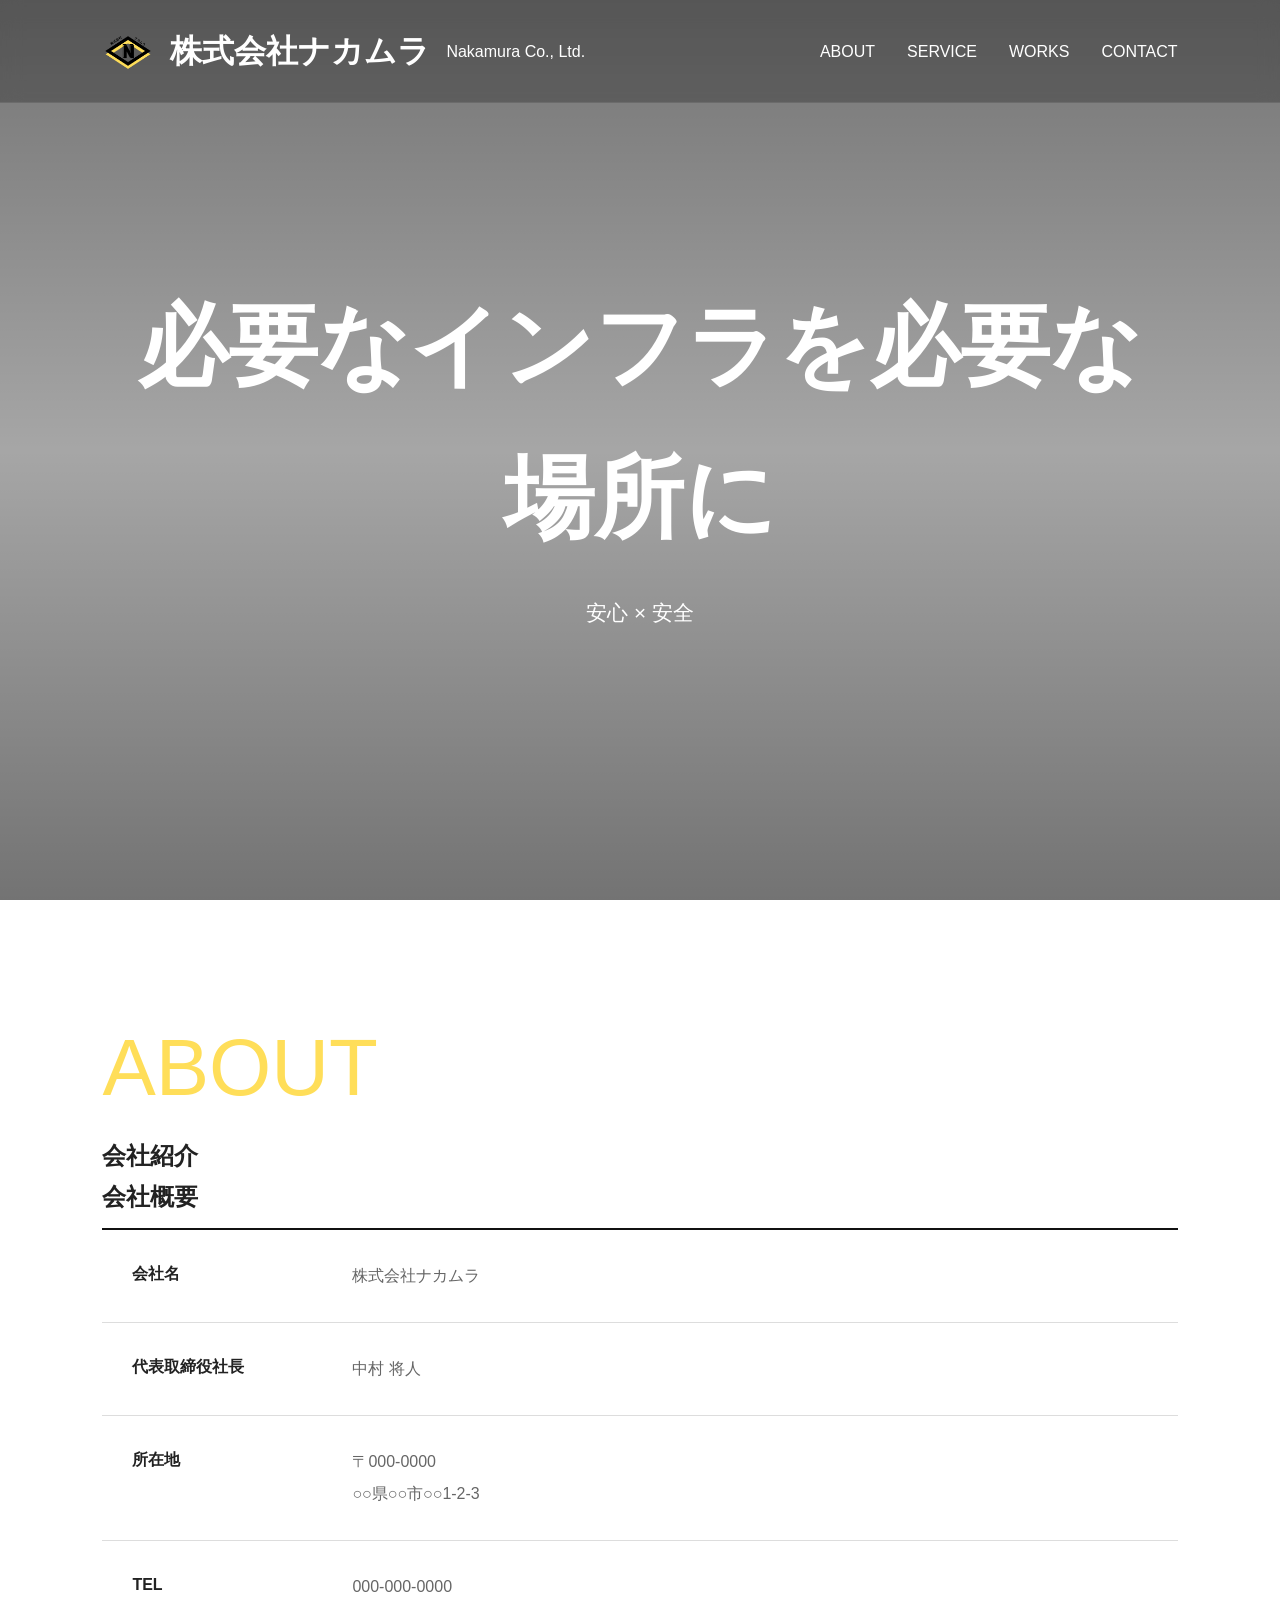
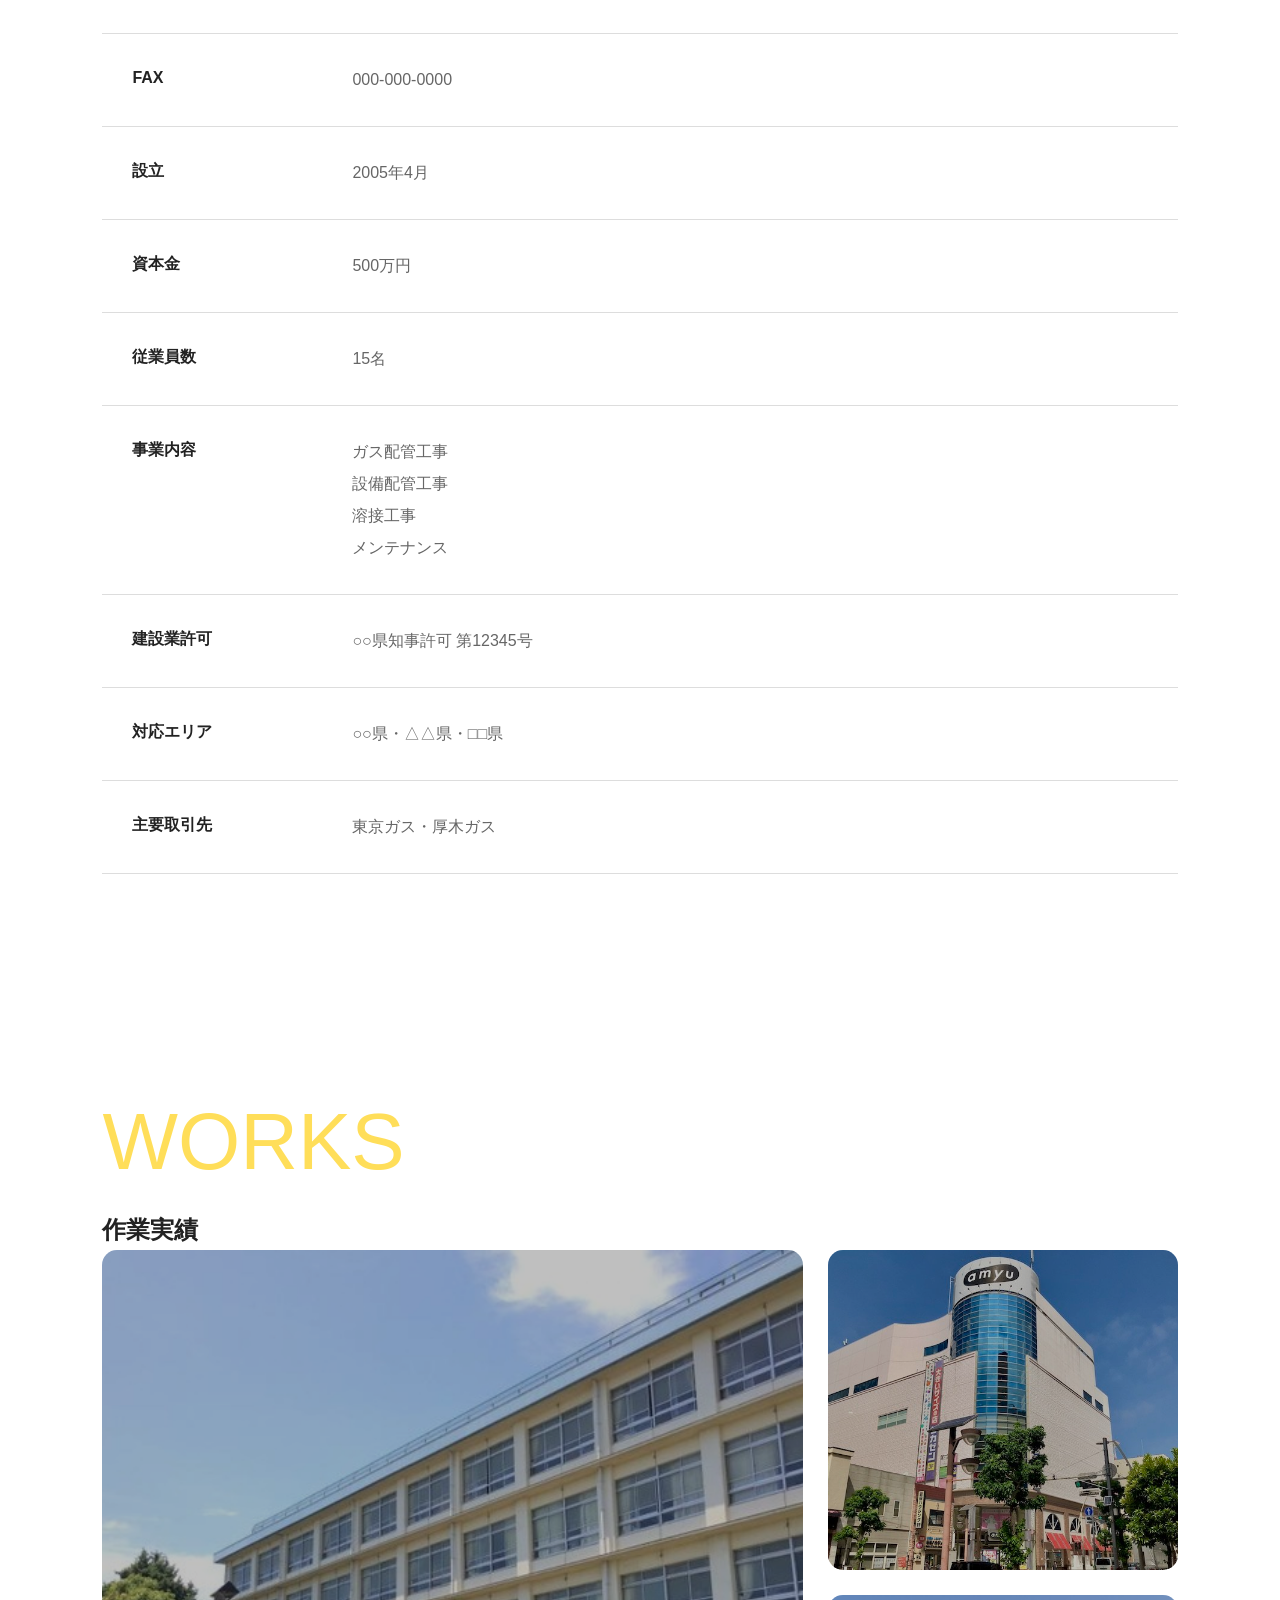
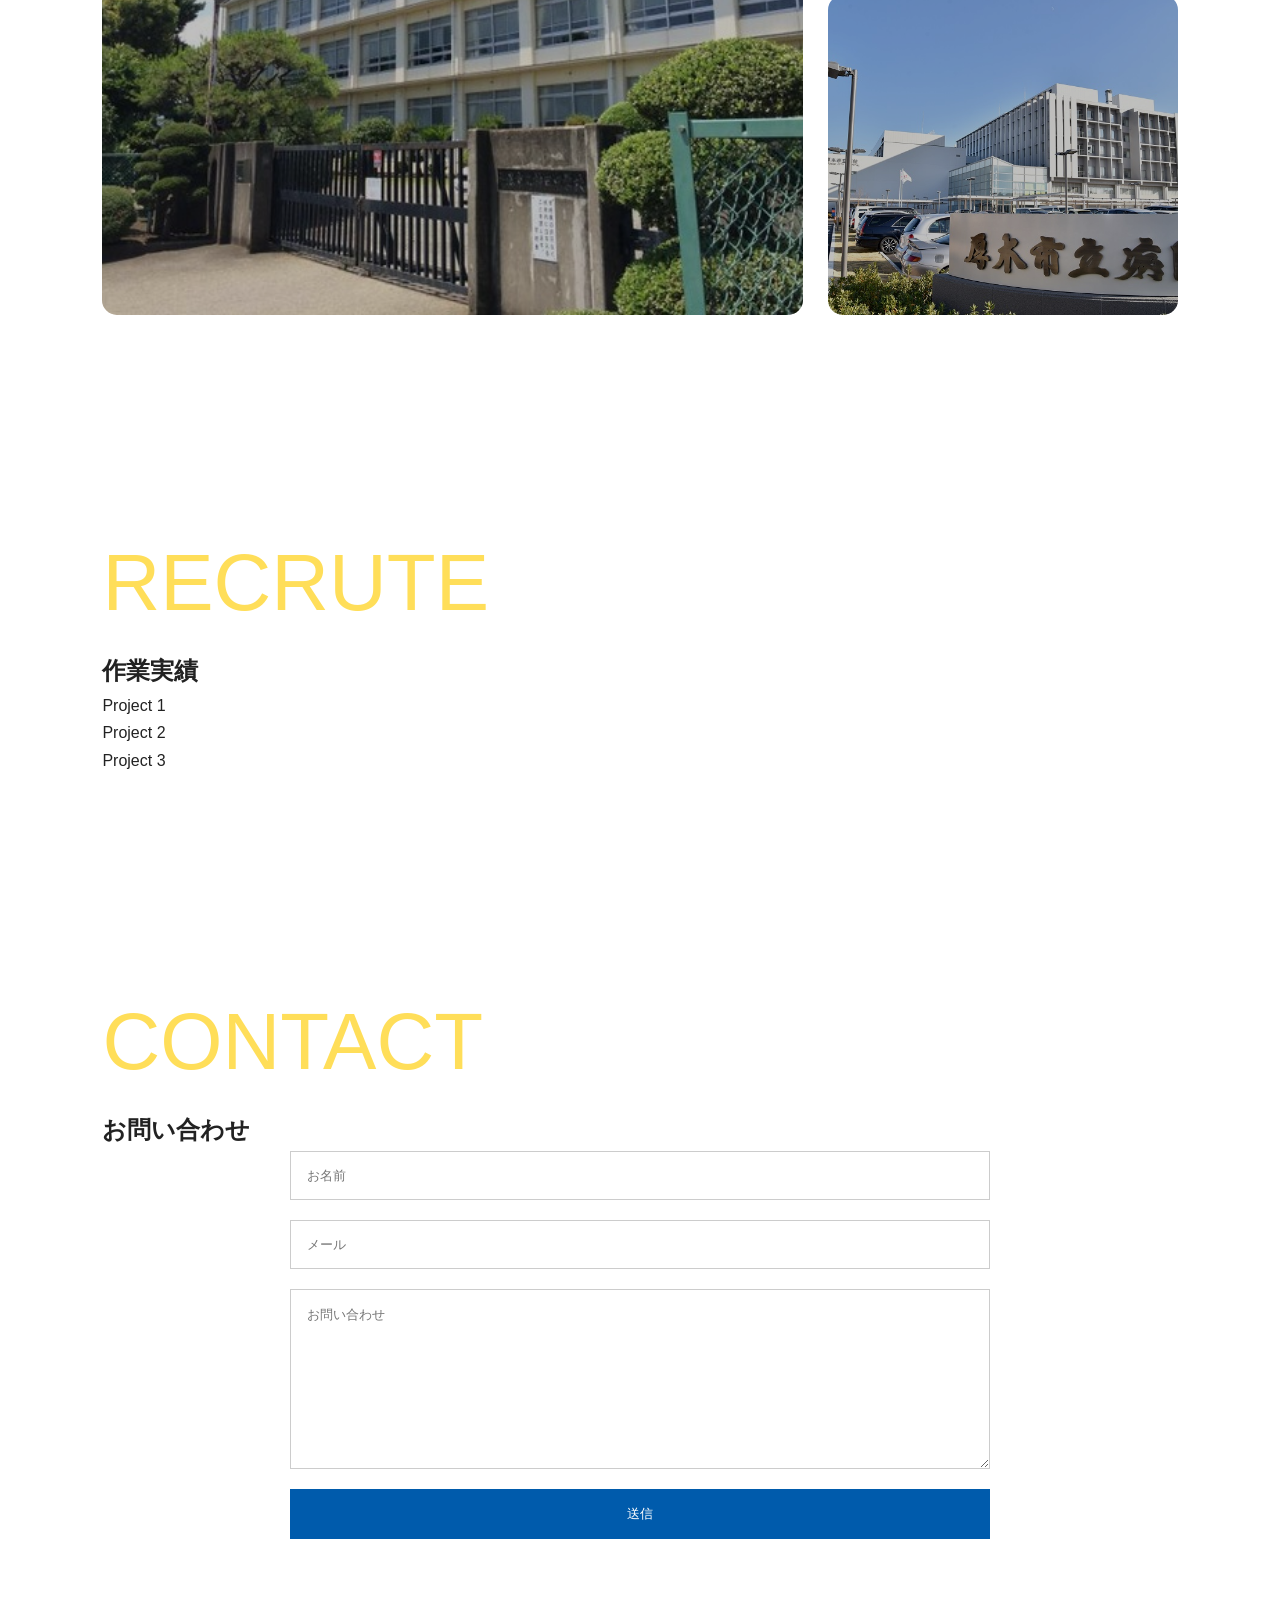
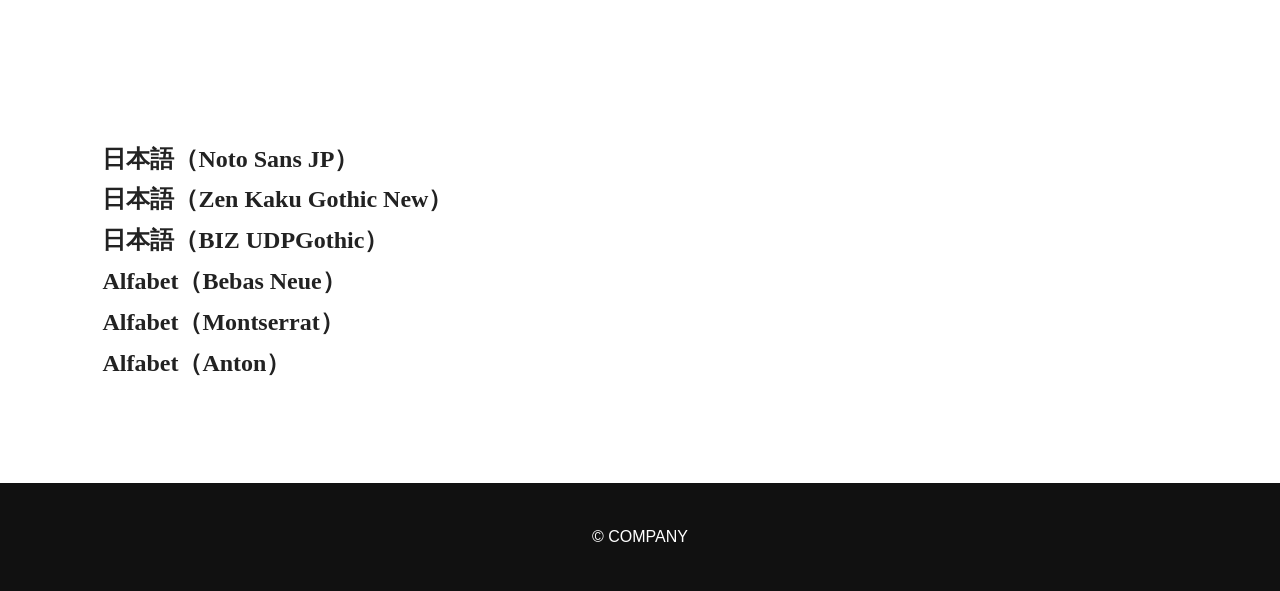
==== index.html @ 1ad6d0b2 "update" ====
<!DOCTYPE html>
<html lang="ja">

<head>
    <meta charset="UTF-8">
    <meta name="viewport" content="width=device-width,initial-scale=1">
    <title>株式会社ナカムラ</title>
    <meta name="description" content="Sample corporate site">
    <link rel="stylesheet" href="css/style.css">
</head>

<body>
    <header class="header">
        <div class="logo">
            <img src="assets/images/logo.png" alt="中村工業株式会社 ロゴ">
            <h1 class="logo-text">株式会社ナカムラ</h1>
            <p>Nakamura Co., Ltd.</p>
        </div>

        <button class="hamburger">☰</button>
        <nav>
            <a href="#about">ABOUT</a>
            <a href="#service">SERVICE</a>
            <a href="#works">WORKS</a>
            <a href="#contact">CONTACT</a>
        </nav>
    </header>
    <section class="hero">
        <video class="hero-video" autoplay muted loop playsinline>
            <source src="assets/movies/hero.mp4" type="video/mp4">
        </video>
        <div class="hero-overlay"></div>
        <div class="hero__content">
            <h1>必要なインフラを必要な場所に</h1>
            <p>安心 × 安全</p>
        </div>
    </section>
    <section id="about" class="about">
        <h2 class="section_title">ABOUT</h2>
        <p class="section_translate">会社紹介</p>
        <h2 class="section-title">会社概要</h2>
        <div class="company-box">
            <table>
                <tr>
                    <th>会社名</th>
                    <td>株式会社ナカムラ</td>
                </tr>
                <tr>
                    <th>代表取締役社長</th>
                    <td>中村 将人</td>
                </tr>
                <tr>
                    <th>所在地</th>
                    <td>
                        〒000-0000<br>
                        ○○県○○市○○1-2-3
                    </td>
                </tr>
                <tr>
                    <th>TEL</th>
                    <td>000-000-0000</td>
                </tr>
                <tr>
                    <th>FAX</th>
                    <td>000-000-0000</td>
                </tr>
                <tr>
                    <th>設立</th>
                    <td>2005年4月</td>
                </tr>
                <tr>
                    <th>資本金</th>
                    <td>500万円</td>
                </tr>
                <tr>
                    <th>従業員数</th>
                    <td>15名</td>
                </tr>
                <tr>
                    <th>事業内容</th>
                    <td>
                        ガス配管工事<br>
                        設備配管工事<br>
                        溶接工事<br>
                        メンテナンス
                    </td>
                </tr>
                <tr>
                    <th>建設業許可</th>
                    <td>○○県知事許可 第12345号</td>
                </tr>
                <tr>
                    <th>対応エリア</th>
                    <td>○○県・△△県・□□県</td>
                </tr>
                <tr>
                    <th>主要取引先</th>
                    <td>東京ガス・厚木ガス</td>
                </tr>
            </table>
    </section>
    <!-- <section id="service">
        <h2 class="section_title">SERVICE</h2>
        <p class="section_translate">会社紹介</p>
        <div class="cards">
            <article>
                <h3>Tile</h3>
            </article>
            <article>
                <h3>Stone</h3>
            </article>
            <article>
                <h3>Exterior</h3>
            </article>
        </div>
    </section> -->
    <section id="works">
        <h2 class="section_title">WORKS</h2>
        <p class="section_translate">作業実績</p>
        <div class="works-grid">
            <a href="#" class="work large">
                <img src="assets/images/kanchu.jpg" alt="工場配管工事">
                <div class="overlay">
                    <span>School</span>
                    <h3>神奈川県平塚市立神田中学校</h3>
                </div>
            </a>
            <a href="#" class="work">
                <img src="assets/images/amyu.jpeg" alt="都市ガス工事">
                <div class="overlay">
                    <span>Commercial Facility</span>
                    <h3>amyu 厚木</h3>
                </div>
            </a>
            <a href="#" class="work">
                <img src="assets/images/hospital.jpg" alt="病院設備工事">
                <div class="overlay">
                    <span>Hospital</span>
                    <h3>神奈川県厚木市立病院</h3>
                </div>
            </a>
        </div>
    </section>
    <section id="recrute">
        <h2 class="section_title">RECRUTE</h2>
        <p class="section_translate">作業実績</p>
        <div class="gallery">
            <div class="item">Project 1</div>
            <div class="item">Project 2</div>
            <div class="item">Project 3</div>
        </div>
    </section>
    <section id="contact">
        <h2 class="section_title">CONTACT</h2>
        <p class="section_translate">お問い合わせ</p>

        <form>
            <input placeholder="お名前">
            <input type="email" placeholder="メール">
            <textarea placeholder="お問い合わせ"></textarea>
            <button>送信</button>
        </form>
    </section>



    <section id="contact">
        <h2 style="font-family: 'Noto Sans JP', serif;">日本語（Noto Sans JP）</h2>
        <h2 style="font-family: 'Zen Kaku Gothic New', serif;">日本語（Zen Kaku Gothic New）</h2>
        <h2 style="font-family: 'BIZ UDPGothic', serif;">日本語（BIZ UDPGothic）</h2>
        <h2 style="font-family: 'Bebas Neue', serif;">Alfabet（Bebas Neue）</h2>
        <h2 style="font-family: 'Montserrat', serif;">Alfabet（Montserrat）</h2>
        <h2 style="font-family: 'Anton', serif;">Alfabet（Anton）</h2>

    </section>
    </div>

    <footer>© COMPANY</footer>
    <script src="js/script.js"></script>
</body>

</html>
---- css/style.css ----
* {
  margin: 0;
  padding: 0;
  box-sizing: border-box;
}

body {
  font-family: "Noto Sans JP", sans-serif;
  color: #222;
  /* background: #fff; */
  line-height: 1.7;
}

#contents {
  /* background-image: url("../assets/images/main-background4.png");
    background-size: cover;
    background-position: center;
    background-attachment: fixed; */
  background-color: #f7f9fc;
}

a {
  text-decoration: none;
  color: inherit;
}

.header {
    position: fixed;
    top: 0;
    left: 0;
    width: 100%;
    display: flex;
    justify-content: space-between;
    align-items: center;
    padding: 24px 8%;
    background: rgba(10, 10, 10, 0.35);
    backdrop-filter: blur(15px);
    -webkit-backdrop-filter: blur(15px);
    border-bottom: 1px solid rgba(255, 255, 255, 0.08);
    transition: all .4s ease;
    z-index: 1000;
}

.header.on-hero{

    background:rgba(0,0,0,.25);

    backdrop-filter:blur(10px);

}

.header.on-hero .logo-text,
.header.on-hero p,
.header.on-hero nav a,
.header.on-hero .hamburger{

    color:#fff;

}

/* Heroを抜けた後 */

.header.scrolled{

    background:rgba(255,255,255,.95);

    backdrop-filter:blur(15px);

    box-shadow:0 10px 30px rgba(0,0,0,.08);

}

.header.scrolled .logo-text,
.header.scrolled p,
.header.scrolled nav a,
.header.scrolled .hamburger{

    color:#111;

}
nav {
  display: flex;
  gap: 32px;
}

.logo {
  display: flex;
  align-items: center;
  gap: 16px;
}

.logo img {
  width: 52px;
  height: 52px;
  object-fit: contain;
  background: transparent;
}

.logo-text h1 {
  margin: 0;
  font-size: 1.4rem;
  color: #fff;
  font-weight: 700;
}

.logo-text p {
  margin: 4px 0 0;
  font-size: 0.75rem;
  letter-spacing: 0.25em;
  color: rgba(255, 255, 255, 0.75);
  text-transform: uppercase;
}

.hamburger {
  display: none;
  background: none;
  border: none;
  color: #fff;
  font-size: 28px;
}

.hero {
  position: relative;
  height: 100vh;
  overflow: hidden;
  display: flex;
  justify-content: center;
  align-items: center;
  color: #fff;
}

.hero-video {
  position: absolute;
  top: 0;
  left: 0;
  width: 100%;
  height: 100%;
  object-fit: cover;
  z-index: -2;
}

.hero-overlay {
  position: absolute;
  inset: 0;
  background: linear-gradient(
    rgba(0, 0, 0, 0.55),
    rgba(0, 0, 0, 0.35),
    rgba(0, 0, 0, 0.55)
  );
  z-index: -1;
}

.hero__content {
  position: relative;
  text-align: center;
}

.hero h1 {
  font-size: clamp(3rem, 7vw, 6rem);
  font-weight: 700;
}

.hero p {
  font-size: 1.3rem;
  margin-top: 20px;
}

section {
  padding: 100px 8%;
}

.section_title {
  font-family: "Roboto", sans-serif;
  margin-bottom: 0%;
  color: #ffde59;
  /* color: black; */
  font-size: 5rem;
  font-weight: 300;
  position: relative;
  /* -webkit-text-stroke: 2px black; */
}

.section_translate {
  font-size: 1.5rem;
  font-weight: bold;
}

/* .cards {
    display: grid;
    grid-template-columns: repeat(3, 1fr);
    gap: 30px
}

.cards article {
    padding: 40px;
    border: 1px solid #ddd;
    transition: .3s;
    background: #fff
}

.cards article:hover {
    transform: translateY(-10px);
    box-shadow: 0 20px 50px rgba(0, 0, 0, .15)
} */

.company-box {
  margin-top: 10px;
  border-top: 2px solid #111;
}

.about table {
  width: 100%;
  border-collapse: collapse;
}

.about th {
  width: 220px;
  text-align: left;
  font-weight: 700;
  color: #222;
  padding: 30px;
  border-bottom: 1px solid #ddd;
  vertical-align: top;
}

.about td {
  padding: 30px;
  border-bottom: 1px solid #ddd;
  color: #666;
  line-height: 2;
}

.about tr {
  transition: 0.3s;
  padding: 1.5rem 0;
}

.about tr:hover {
  background: #fafafa;
}

.works-grid {
  display: grid;
  grid-template-columns: 2fr 1fr;
  grid-template-rows: 320px 320px;
  gap: 25px;
}

.large {
  grid-row: 1 / 3;
}

.work {
  position: relative;
  overflow: hidden;
  border-radius: 15px;
  cursor: pointer;
}

.work img {
  width: 100%;
  height: 100%;
  object-fit: cover;
  transition: 0.8s cubic-bezier(0.2, 0.6, 0.2, 1);
}

.work::after {
  content: "";
  position: absolute;
  inset: 0;
  background: rgba(0, 0, 0, 0.25);
  transition: 0.5s;
}

.overlay {
  position: absolute;
  left: 35px;
  bottom: 25px;
  z-index: 2;
  color: #fff;
  transform: translateY(70px);
  opacity: 0;
  transition: 0.5s;
}

.overlay span {
  display: inline-block;
  margin-bottom: 10px;
  color: #ffd84d;
  letter-spacing: 0.2em;
  font-size: 0.8rem;
}

.overlay h3 {
  font-size: 2rem;
  font-weight: 700;
}

.work:hover img {
  transform: scale(1.1);
}

.work:hover::after {
  background: rgba(0, 0, 0, 0.55);
}

.work:hover .overlay {
  opacity: 1;
  transform: translateY(0);
}

form {
  max-width: 700px;
  margin: auto;
  display: flex;
  flex-direction: column;
  gap: 20px;
}

input,
textarea {
  padding: 16px;
  border: 1px solid #ccc;
}

textarea {
  height: 180px;
}

button {
  padding: 16px;
  border: none;
  background: #005bac;
  color: #fff;
  cursor: pointer;
}

footer {
  background: #111;
  color: #fff;
  text-align: center;
  padding: 40px;
}

@media (max-width: 768px) {
  nav {
    display: none;
  }

  .hamburger {
    display: block;
  }

  .cards,
  .gallery {
    grid-template-columns: 1fr;
  }

  .hero h1 {
    font-size: 3rem;
  }

  section {
    padding: 80px 6%;
  }
}
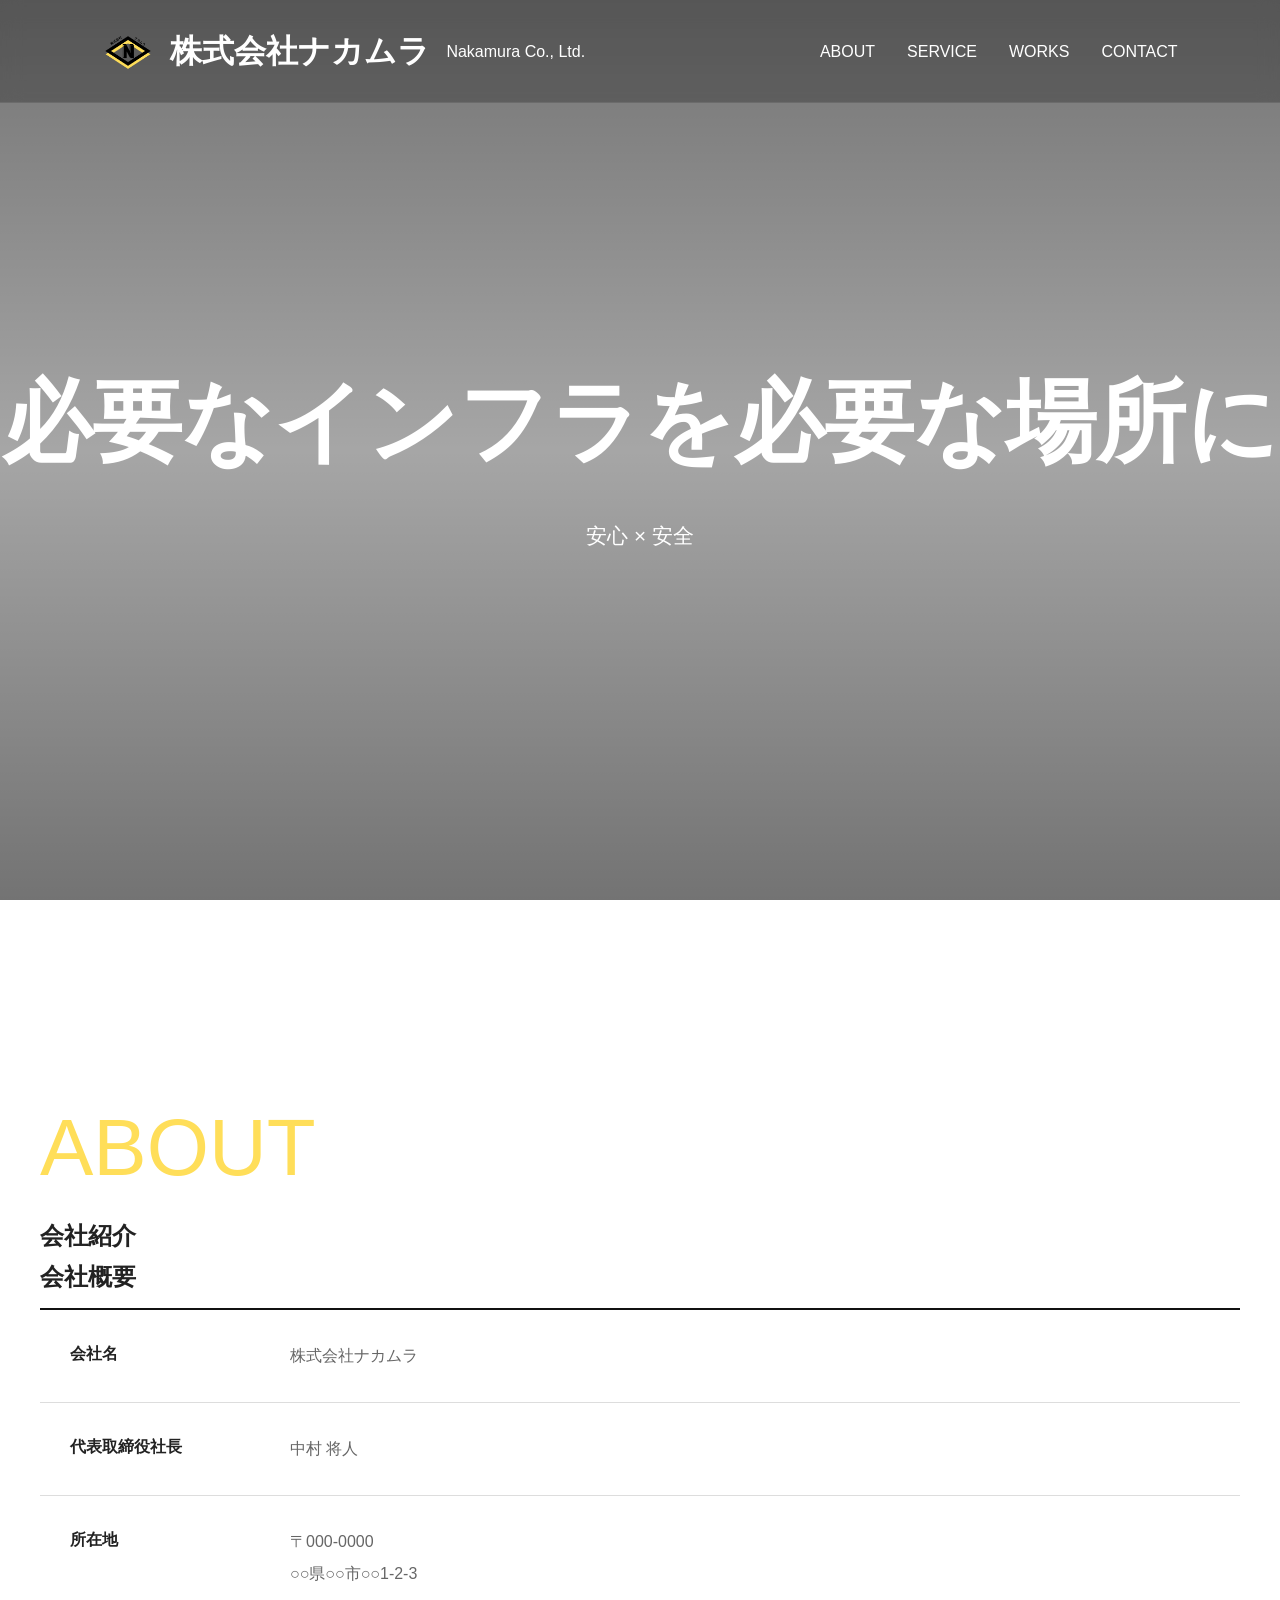
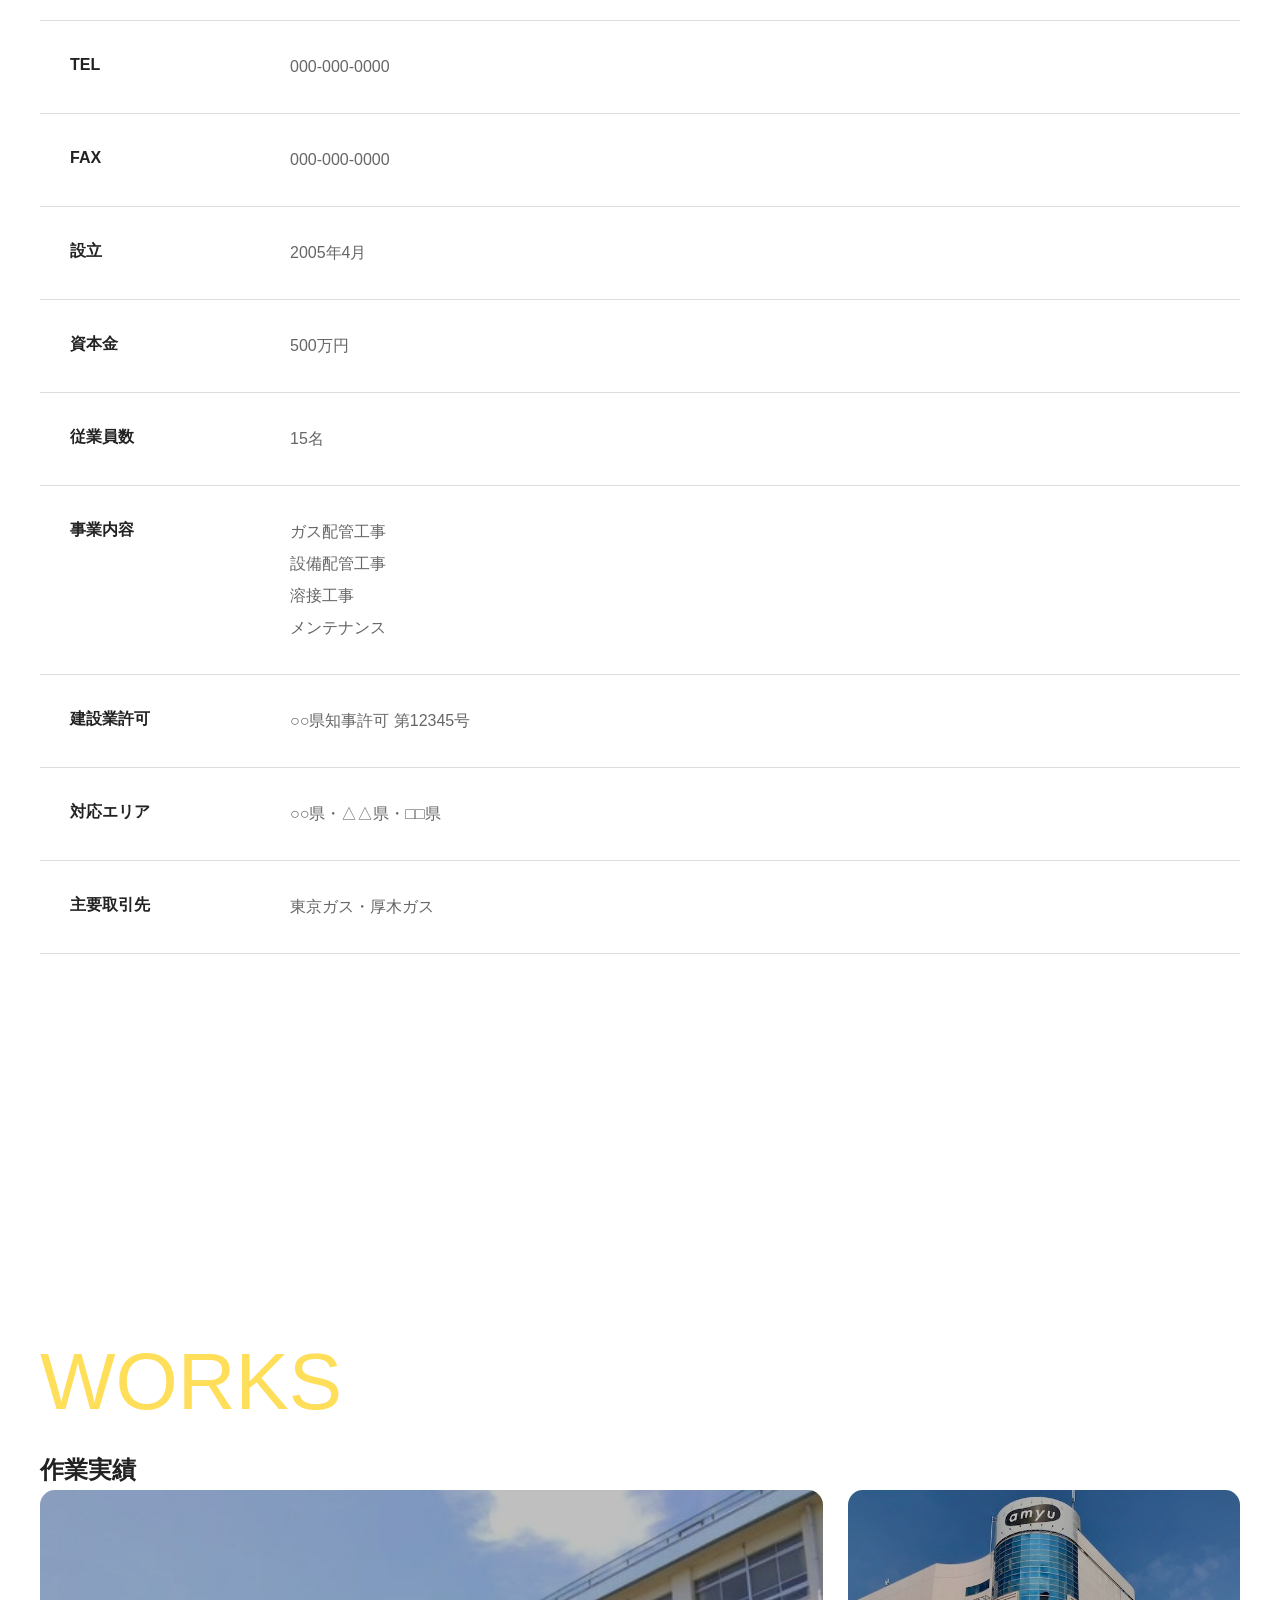
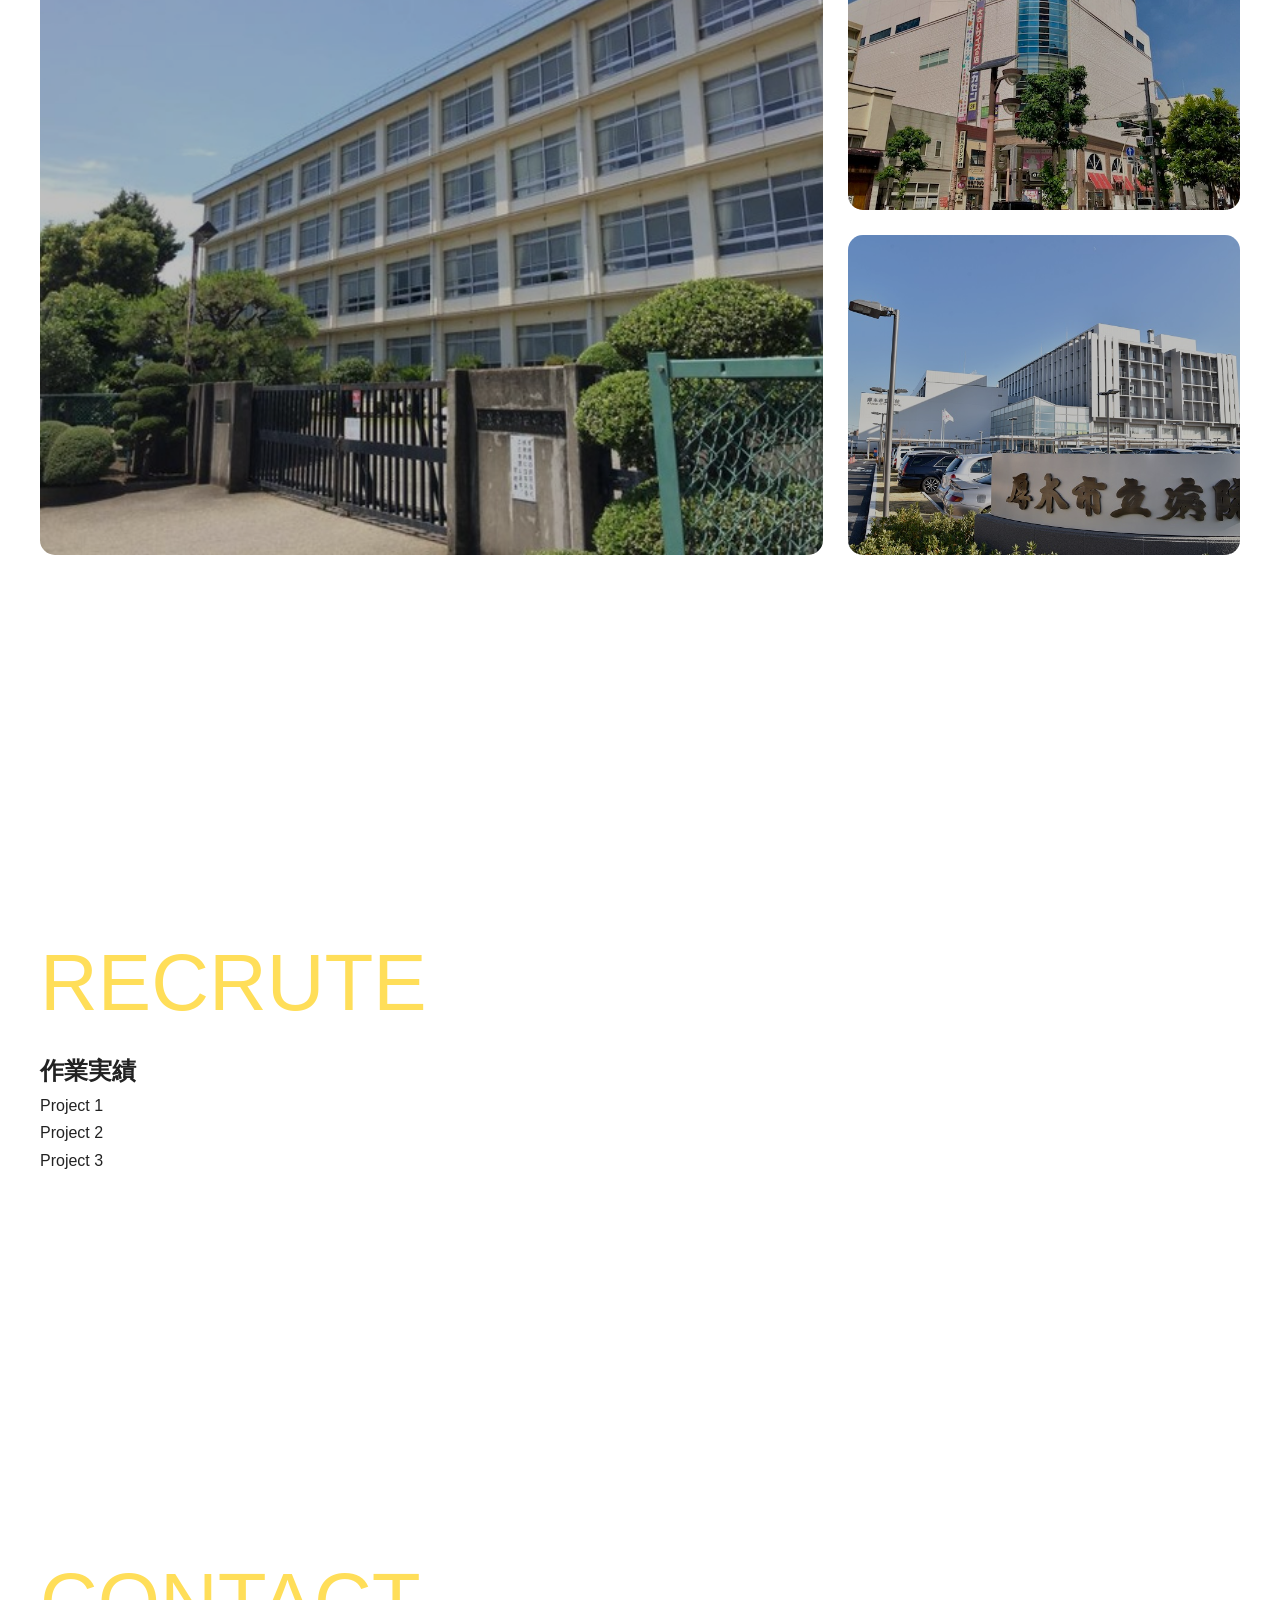
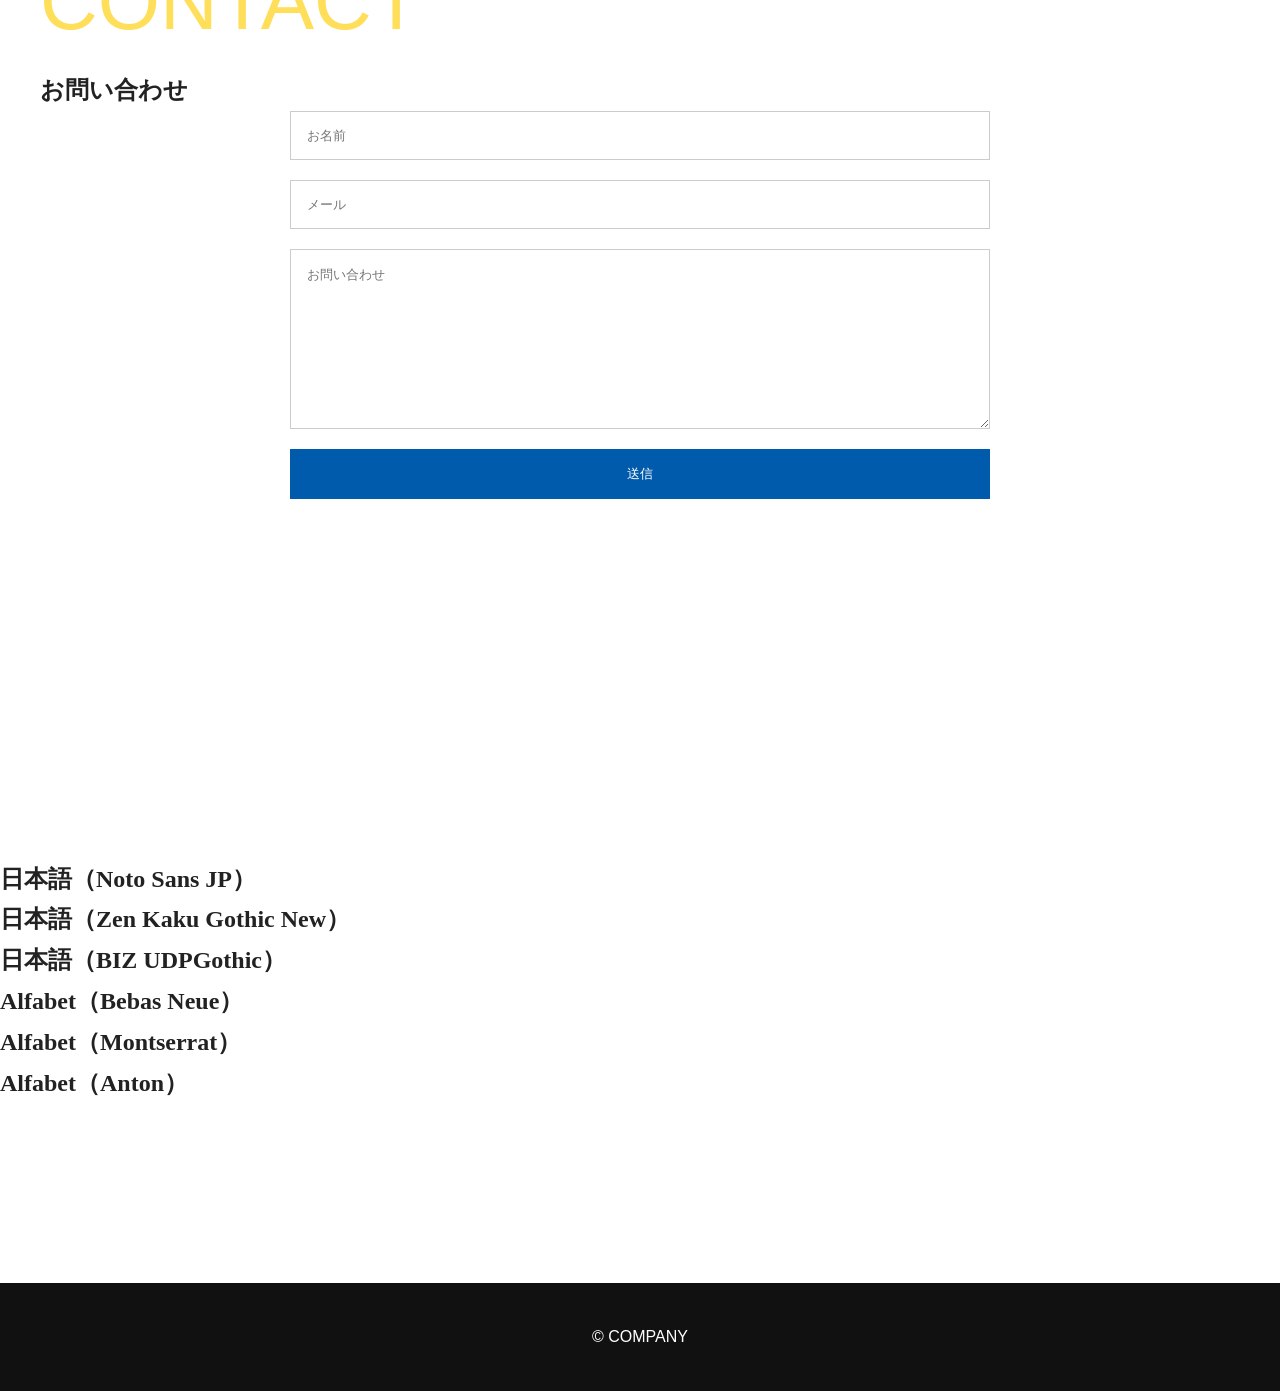
==== commit f65a0c26: "update" ====
--- a/index.html
+++ b/index.html
@@ -36,6 +36,7 @@
         </div>
     </section>
     <section id="about" class="about">
+        <div class="container">
         <h2 class="section_title">ABOUT</h2>
         <p class="section_translate">会社紹介</p>
         <h2 class="section-title">会社概要</h2>
@@ -98,6 +99,9 @@
                     <td>東京ガス・厚木ガス</td>
                 </tr>
             </table>
+        </div>
+
+
     </section>
     <!-- <section id="service">
         <h2 class="section_title">SERVICE</h2>
@@ -115,6 +119,7 @@
         </div>
     </section> -->
     <section id="works">
+        <div class="container">
         <h2 class="section_title">WORKS</h2>
         <p class="section_translate">作業実績</p>
         <div class="works-grid">
@@ -140,8 +145,11 @@
                 </div>
             </a>
         </div>
+        </div>
+
     </section>
     <section id="recrute">
+        <div class="container">
         <h2 class="section_title">RECRUTE</h2>
         <p class="section_translate">作業実績</p>
         <div class="gallery">
@@ -149,8 +157,10 @@
             <div class="item">Project 2</div>
             <div class="item">Project 3</div>
         </div>
+        </div>
     </section>
     <section id="contact">
+        <div class="container">
         <h2 class="section_title">CONTACT</h2>
         <p class="section_translate">お問い合わせ</p>
 
@@ -160,11 +170,13 @@
             <textarea placeholder="お問い合わせ"></textarea>
             <button>送信</button>
         </form>
+        </div>
+
     </section>
 
 
 
-    <section id="contact">
+    <section id="te">
         <h2 style="font-family: 'Noto Sans JP', serif;">日本語（Noto Sans JP）</h2>
         <h2 style="font-family: 'Zen Kaku Gothic New', serif;">日本語（Zen Kaku Gothic New）</h2>
         <h2 style="font-family: 'BIZ UDPGothic', serif;">日本語（BIZ UDPGothic）</h2>
--- a/css/style.css
+++ b/css/style.css
@@ -166,7 +166,14 @@
 }
 
 section {
-  padding: 100px 8%;
+    padding:180px 0;
+}
+
+.container {
+    width:100%;
+    max-width:1280px;
+    margin:0 auto;
+    padding:0 40px;
 }
 
 .section_title {
@@ -216,7 +223,7 @@
 .about th {
   width: 220px;
   text-align: left;
-  font-weight: 700;
+  font-weight: bold;
   color: #222;
   padding: 30px;
   border-bottom: 1px solid #ddd;
@@ -284,16 +291,17 @@
 }
 
 .overlay span {
-  display: inline-block;
-  margin-bottom: 10px;
-  color: #ffd84d;
-  letter-spacing: 0.2em;
-  font-size: 0.8rem;
+    font-size: 0.75rem;
+    letter-spacing: 0.2em;
+    color: #FFDE59;
+    text-transform: uppercase;
 }
 
 .overlay h3 {
-  font-size: 2rem;
-  font-weight: 700;
+    font-size: clamp(1.15rem, 1.8vw, 1.4rem);
+    font-weight: 600;
+    line-height: 1.5;
+    margin-top: 8px;
 }
 
 .work:hover img {
@@ -342,25 +350,358 @@
   padding: 40px;
 }
 
+/* ==========================================
+   Tablet (768px ～ 1199px)
+========================================== */
+@media screen and (min-width:768px) and (max-width:1199px){
+
+    /* ---------- Container ---------- */
+
+    .container{
+
+        width:94%;
+
+        max-width:1100px;
+
+        margin:auto;
+
+    }
+
+    section{
+
+        padding:120px 0;
+
+    }
+
+    /* ---------- Header ---------- */
+
+    .header{
+
+        padding:20px 32px;
+
+    }
+
+    .logo img{
+
+        width:46px;
+        height:46px;
+
+    }
+
+    .logo-text{
+
+        font-size:1.25rem;
+
+    }
+
+    nav{
+
+        gap:22px;
+
+    }
+
+    nav a{
+
+        font-size:.95rem;
+
+    }
+
+    /* ---------- Hero ---------- */
+
+    .hero{
+
+        height:85vh;
+
+    }
+
+    .hero h1{
+
+        font-size:4rem;
+
+    }
+
+    .hero p{
+
+        font-size:1.15rem;
+
+    }
+
+    /* ---------- Section Title ---------- */
+
+    .section_title{
+
+        font-size:4rem;
+
+    }
+
+    .section_translate{
+
+        font-size:1.2rem;
+
+    }
+
+    /* ---------- About ---------- */
+
+    .about th{
+
+        width:180px;
+
+        padding:24px;
+
+    }
+
+    .about td{
+
+        padding:24px;
+
+    }
+
+    /* ---------- Works ---------- */
+
+    .works-grid{
+
+        grid-template-columns:1.6fr 1fr;
+
+        grid-template-rows:260px 260px;
+
+        gap:20px;
+
+    }
+
+    .overlay{
+
+        left:24px;
+        bottom:24px;
+
+    }
+
+    .overlay span{
+
+        font-size:.75rem;
+
+    }
+
+    .overlay h3{
+
+        font-size:1.3rem;
+
+        line-height:1.4;
+
+    }
+
+    /* ---------- Contact ---------- */
+
+    form{
+
+        max-width:800px;
+
+    }
+
+    input,
+    textarea{
+
+        font-size:16px;
+
+    }
+
+}
+
+
+/* ==========================================
+   Phone (768px)
+========================================== */
+
 @media (max-width: 768px) {
   nav {
     display: none;
   }
 
-  .hamburger {
-    display: block;
-  }
+nav{
+
+    position:fixed;
+
+    top:74px;
+
+    left:0;
+
+    width:100%;
+
+    background:#111;
+
+    flex-direction:column;
+
+    padding:30px;
+
+    display:none;
+
+}
+
+img{
+
+    max-width:100%;
+
+    height:auto;
+
+}
+
+nav a{
+
+    padding:18px 0;
+
+    border-bottom:1px solid rgba(255,255,255,.1);
+
+}
 
   .cards,
   .gallery {
     grid-template-columns: 1fr;
   }
 
-  .hero h1 {
-    font-size: 3rem;
-  }
-
-  section {
-    padding: 80px 6%;
-  }
-}
+.hero{
+
+    height:80vh;
+
+}
+
+.hero h1{
+
+    font-size:2.3rem;
+    line-height:1.4;
+
+}
+
+.hero p{
+
+    font-size:1rem;
+
+}
+
+
+section{
+
+    padding:90px 0;
+
+}
+
+.section_title{
+
+    font-size:2.8rem;
+
+}
+
+.section_translate{
+
+    font-size:.9rem;
+
+}
+
+
+    .container{
+        width: 100%;
+        padding: 0 20px;
+    }
+    .header{
+
+        padding:16px 20px;
+
+    }
+
+    .logo img{
+
+        width:42px;
+        height:42px;
+
+    }
+
+    .logo-text{
+
+        font-size:1.1rem;
+
+    }
+
+    .logo p{
+
+        display:none;
+
+    }
+.about table,
+.about tbody,
+.about tr,
+.about th,
+.about td{
+
+    display:block;
+
+}
+
+.about tr{
+
+    padding:20px 0;
+
+}
+
+.about th{
+
+    width:100%;
+
+    padding:10px 0 0;
+
+    border:none;
+
+}
+
+.about td{
+
+    padding:10px 0 25px;
+
+}
+
+.works-grid{
+
+    grid-template-columns:1fr;
+
+    grid-template-rows:auto;
+
+}
+
+.large{
+
+    grid-row:auto;
+
+}
+
+.work{
+
+    height:260px;
+
+}
+
+.overlay{
+
+    transform:none;
+
+    opacity:1;
+
+}
+
+form{
+
+    width:100%;
+
+}
+
+input,
+textarea{
+
+    font-size:16px;
+
+}
+
+footer{
+
+    padding:60px 20px;
+
+}
+
+}
+
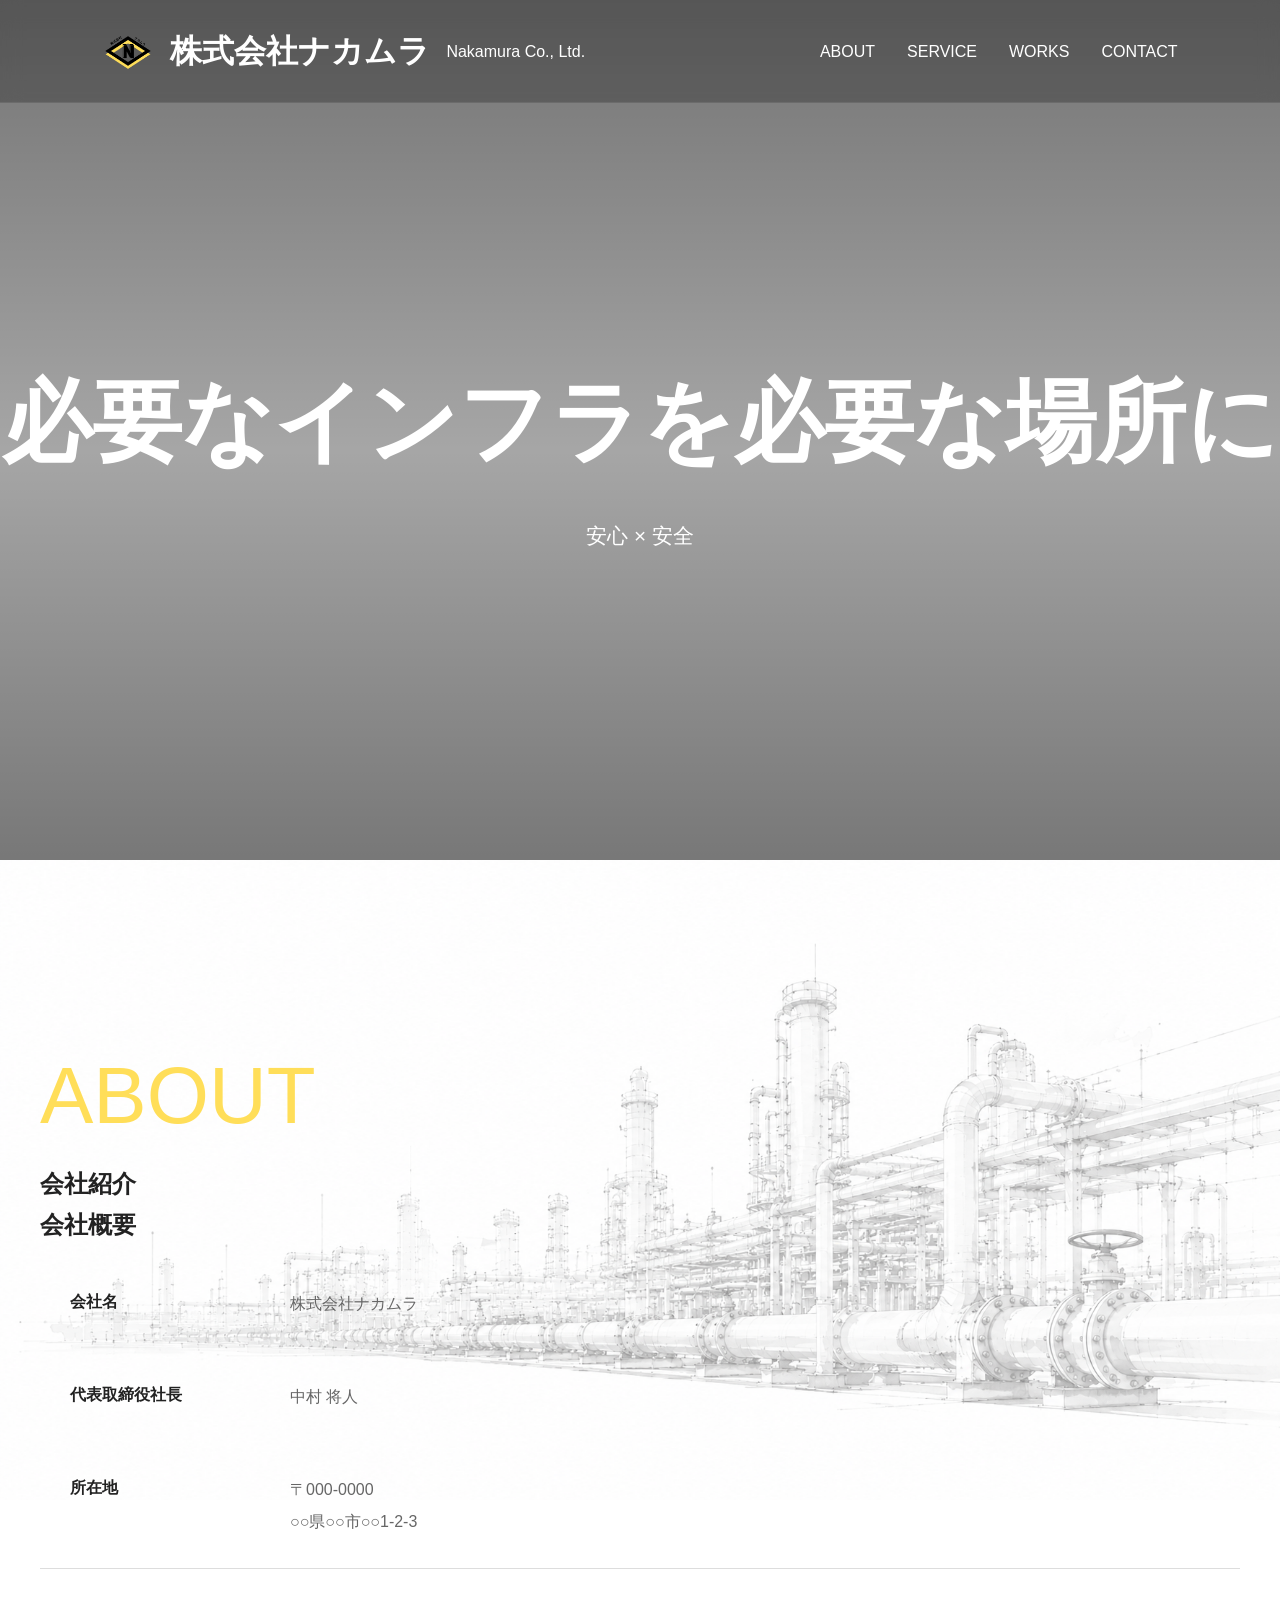
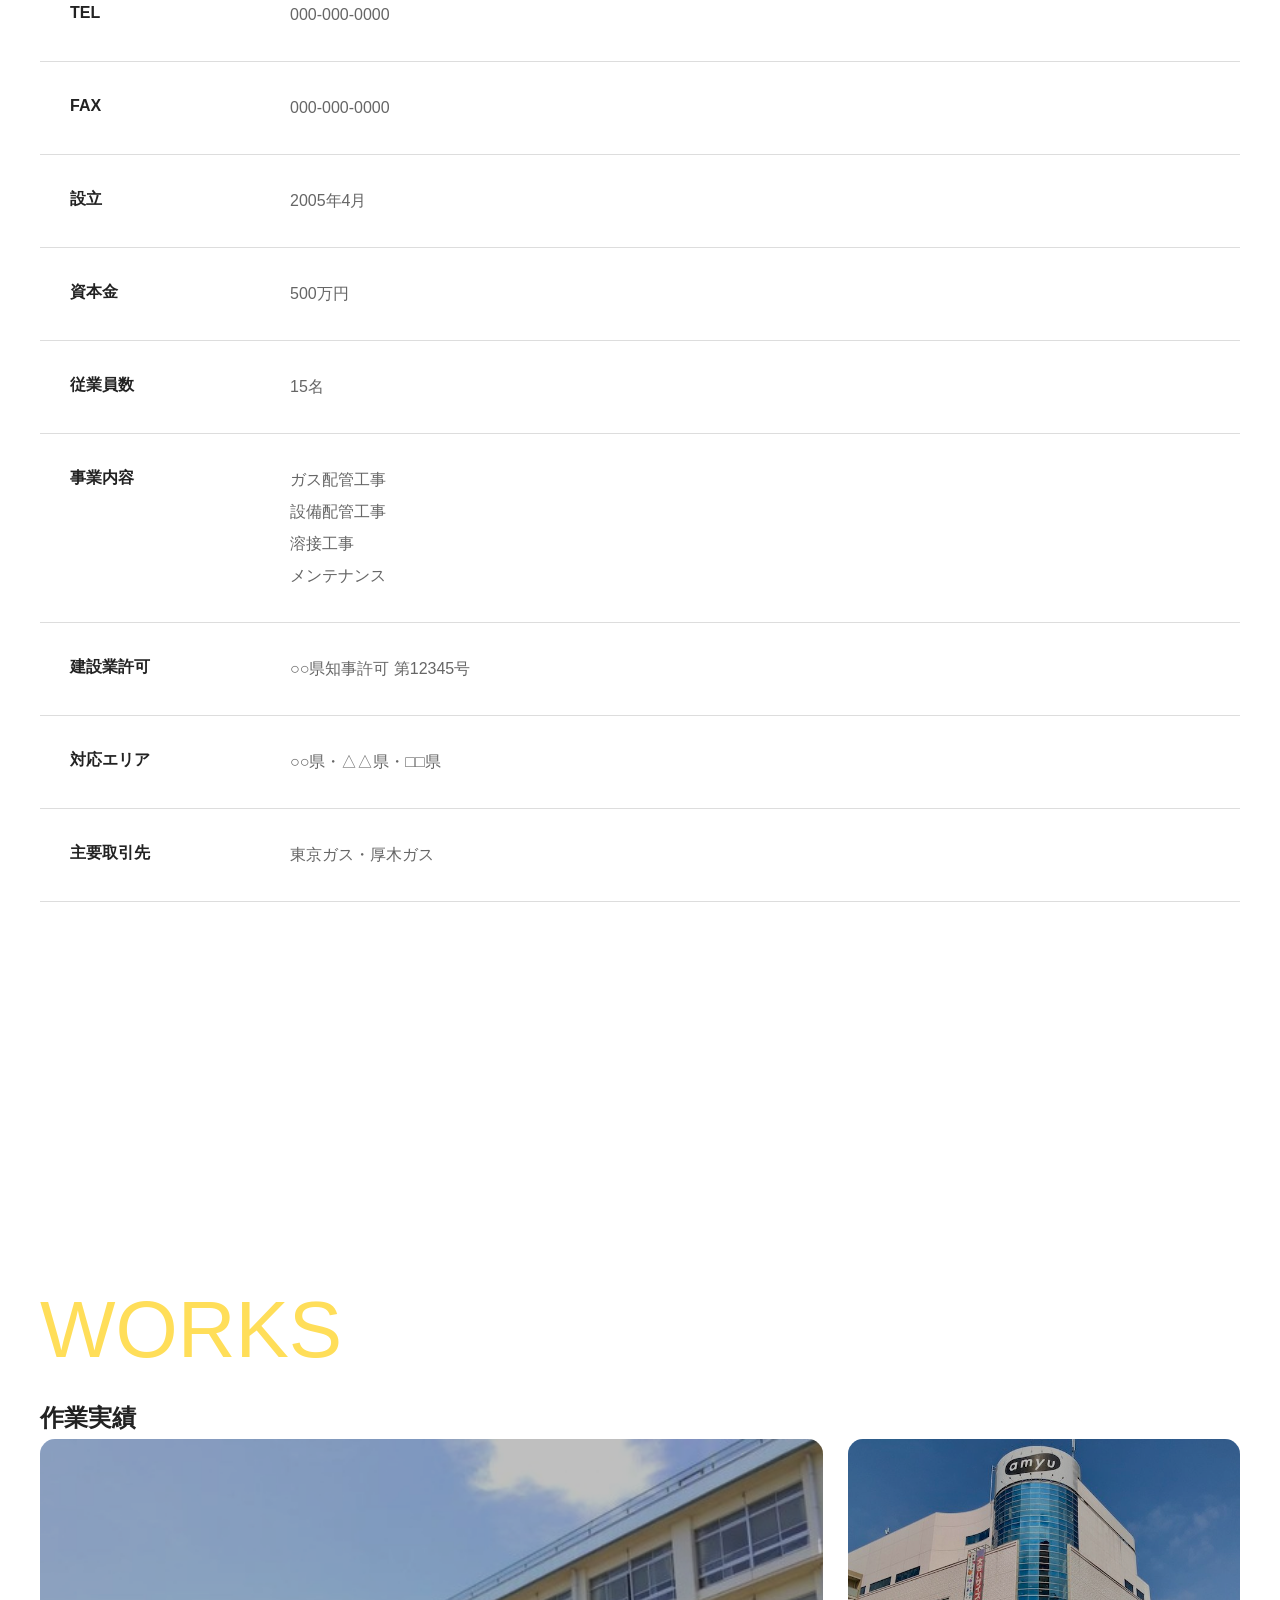
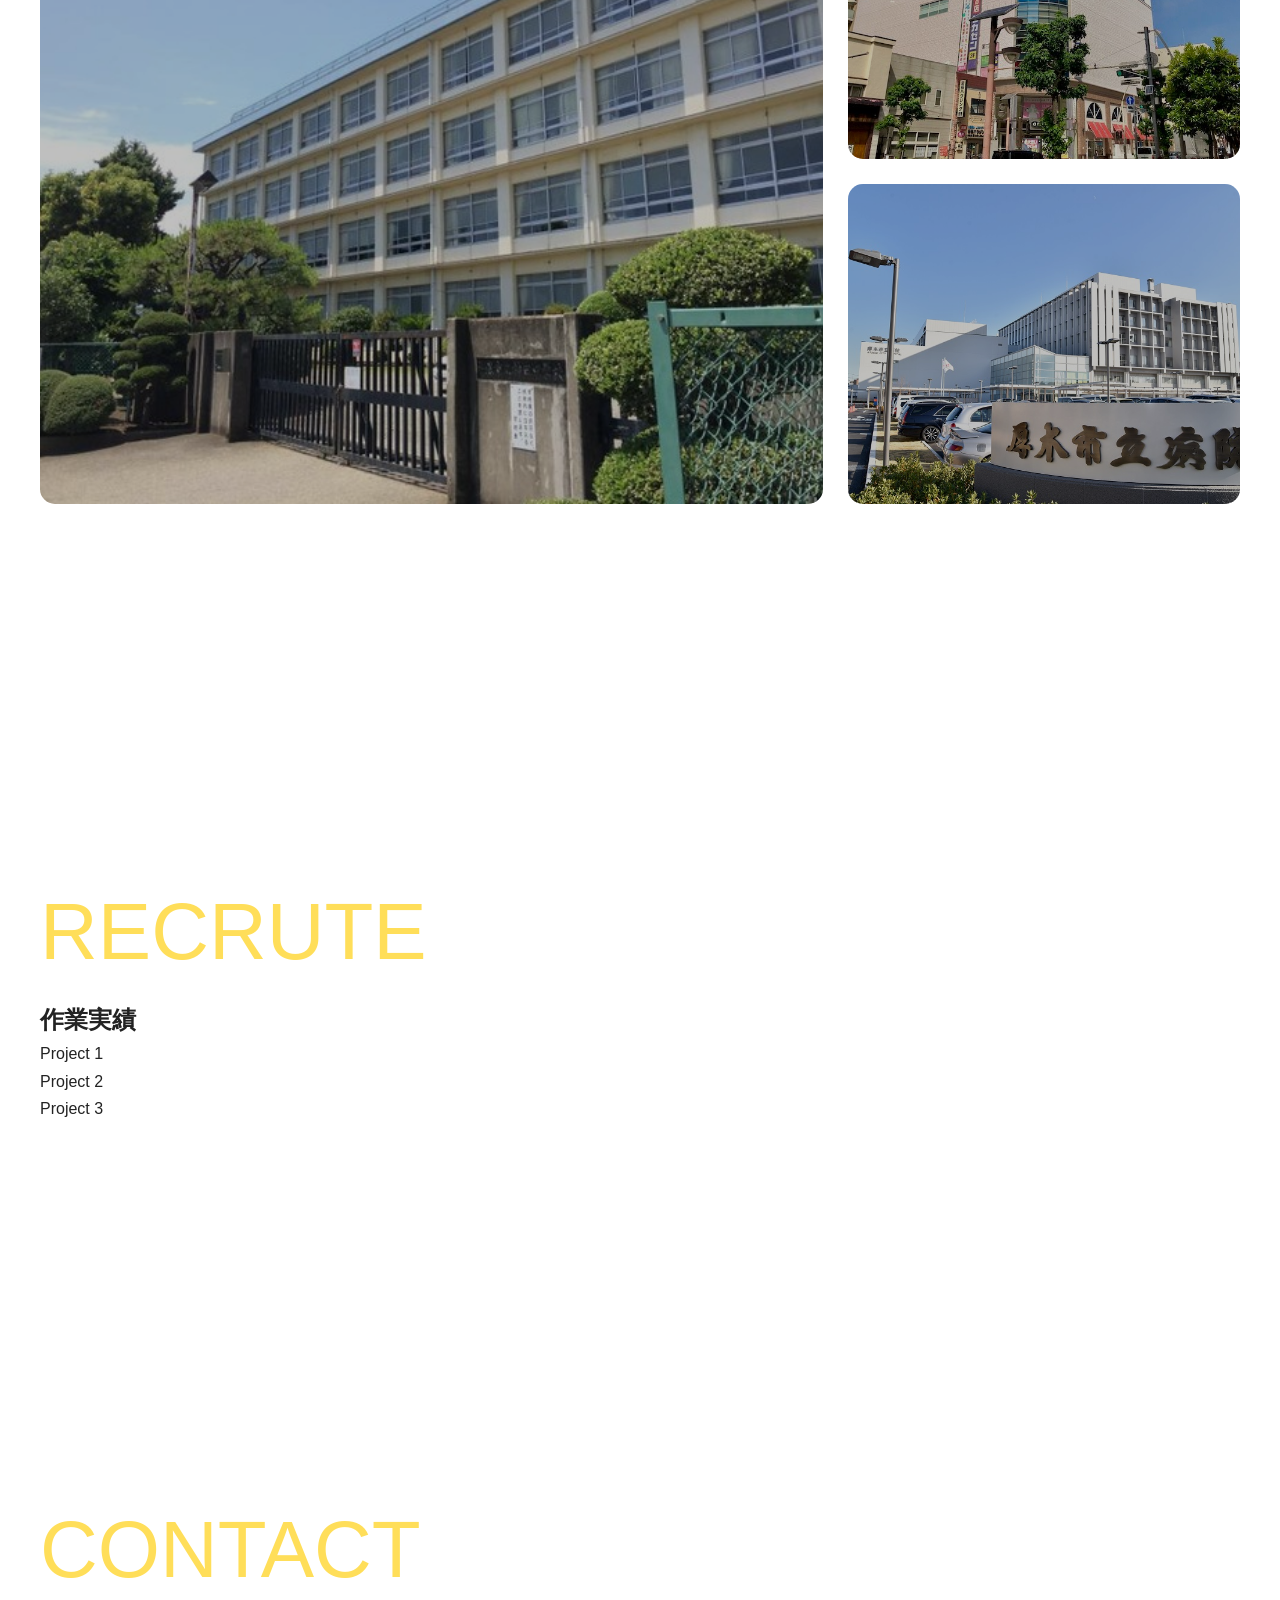
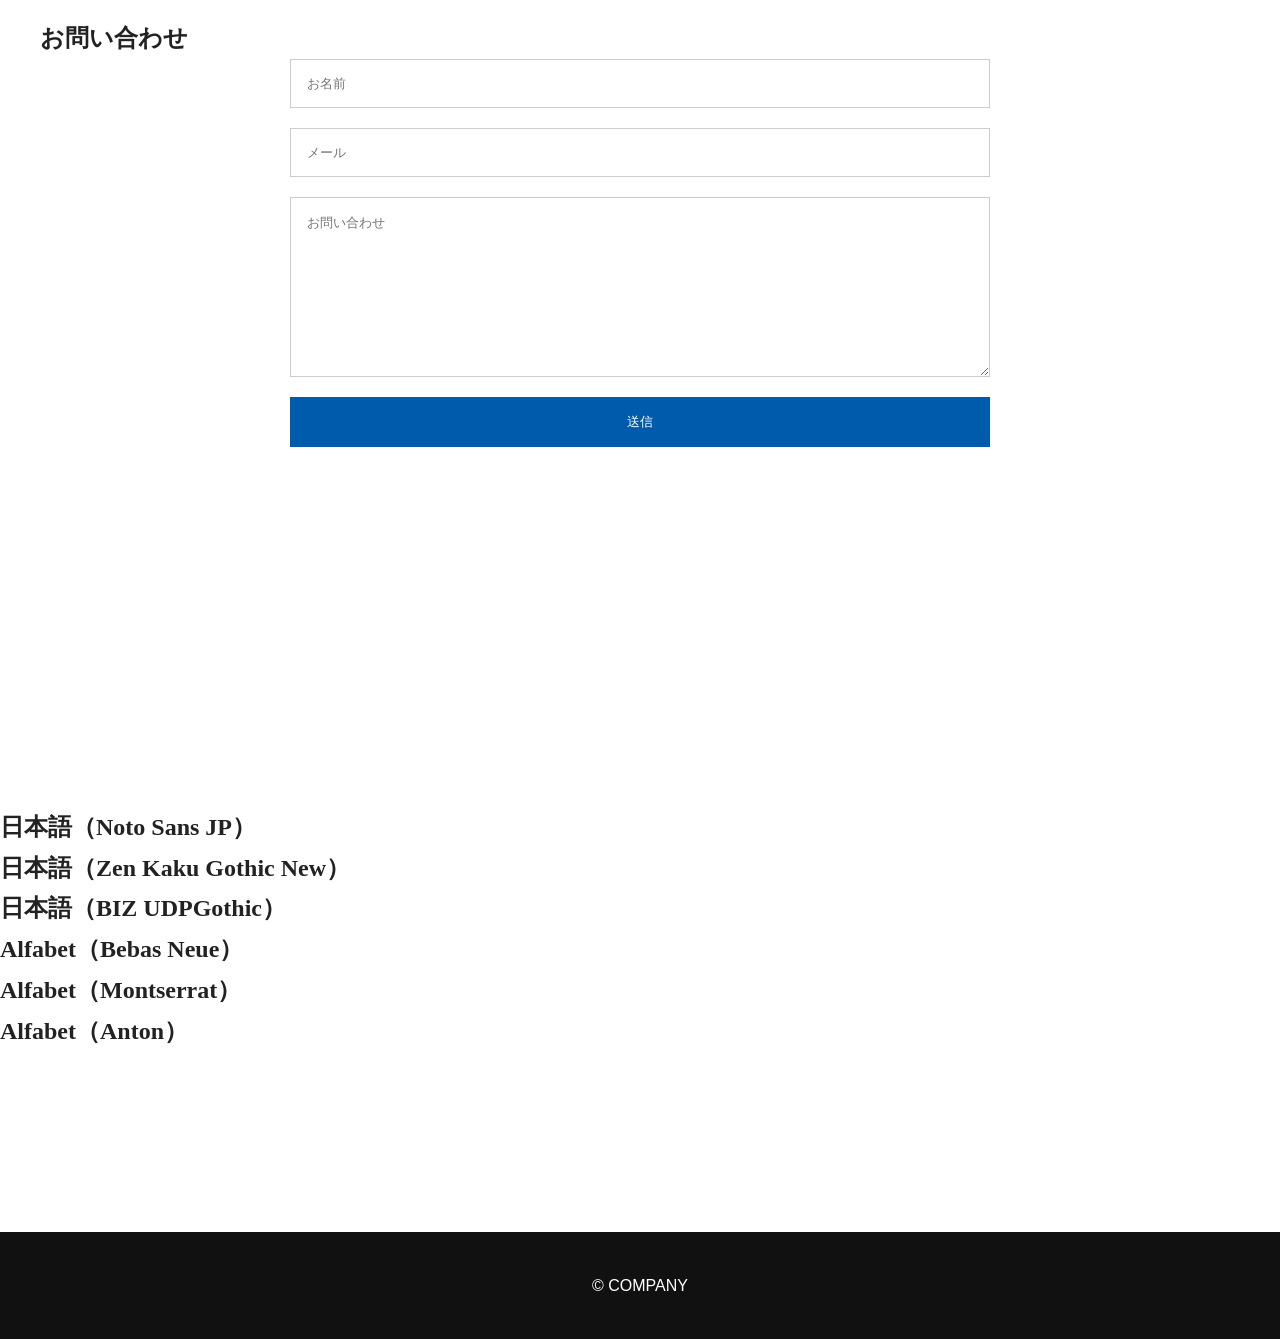
==== commit a550e98f: "updagte" ====
--- a/index.html
+++ b/index.html
@@ -25,6 +25,7 @@
             <a href="#contact">CONTACT</a>
         </nav>
     </header>
+
     <section class="hero">
         <video class="hero-video" autoplay muted loop playsinline>
             <source src="assets/movies/hero.mp4" type="video/mp4">
@@ -35,11 +36,24 @@
             <p>安心 × 安全</p>
         </div>
     </section>
+
+    <!-- <section class="hero-divider">
+        <img src="assets/images/divider.png">
+    </section> -->
+
     <section id="about" class="about">
+
+    <div class="about-visual">
+        <img src="assets/images/divider2.png" alt="">
+    </div>
+
+
         <div class="container">
         <h2 class="section_title">ABOUT</h2>
         <p class="section_translate">会社紹介</p>
-        <h2 class="section-title">会社概要</h2>
+
+        <h2 class="section-subtitle">会社概要</h2>
+
         <div class="company-box">
             <table>
                 <tr>
--- a/css/style.css
+++ b/css/style.css
@@ -215,6 +215,31 @@
   border-top: 2px solid #111;
 }
 
+.about{
+    position:relative;
+    margin-top:-220px;
+    z-index:10;
+}
+
+.about-visual{
+    width:100vw;
+    height:100%;
+    overflow:hidden;
+    margin-bottom:-480px;
+    z-index:1;
+}
+
+.about-visual img{
+    width:100%;
+    height:100%;
+    object-fit:cover;
+}
+
+.about-header{
+    position:relative;
+    z-index:20;
+}
+
 .about table {
   width: 100%;
   border-collapse: collapse;
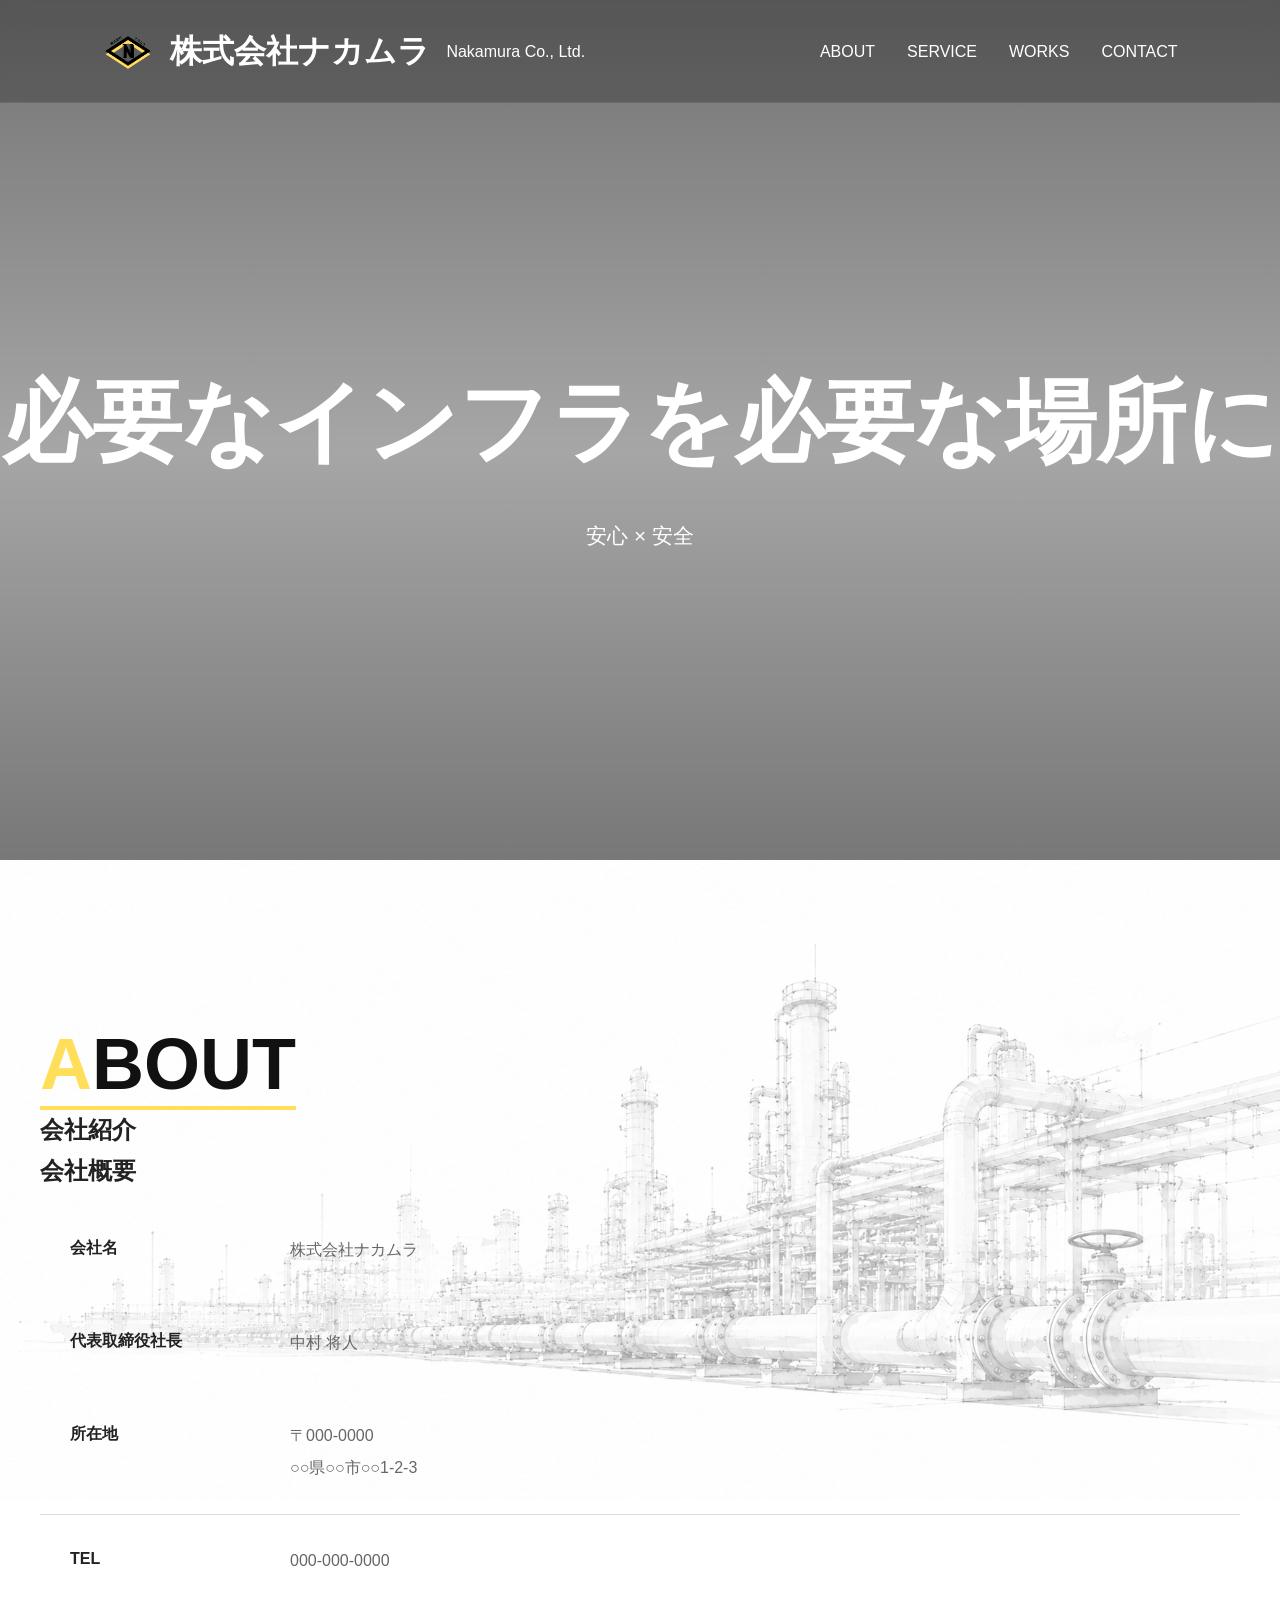
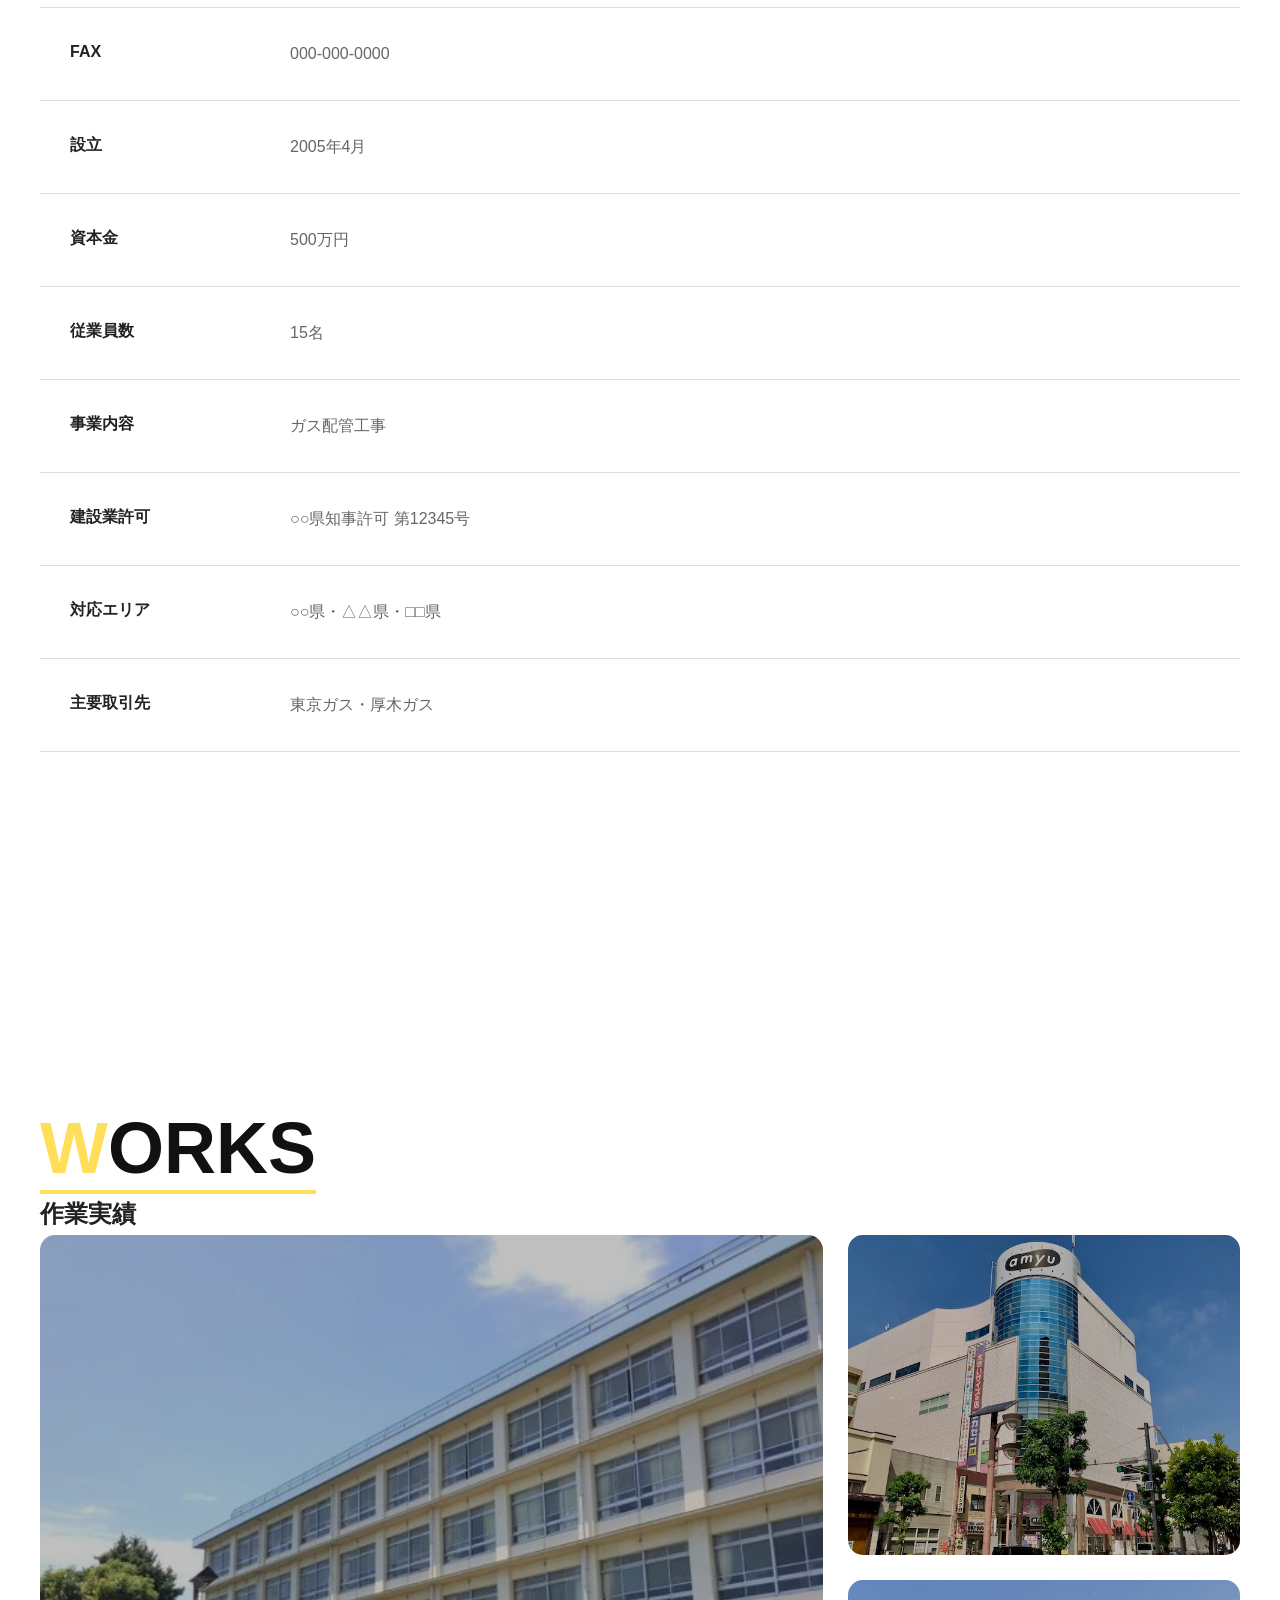
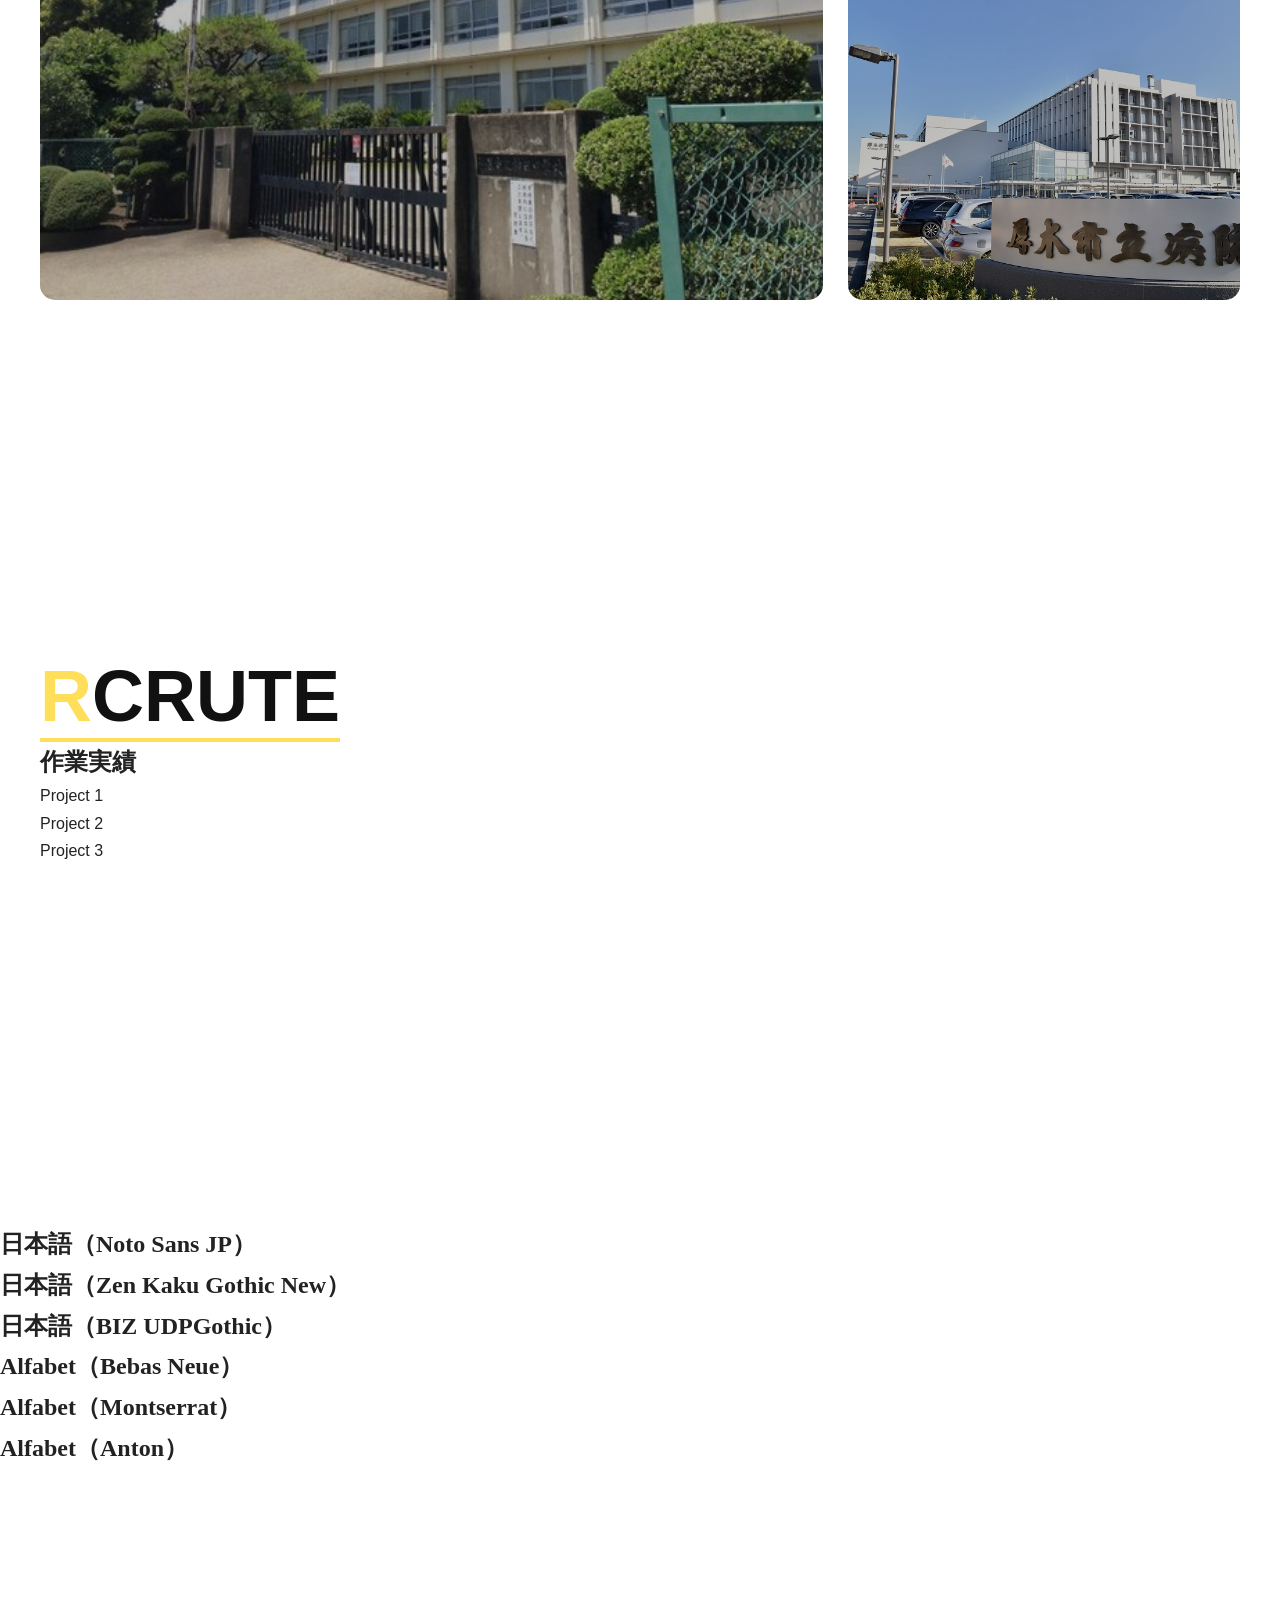
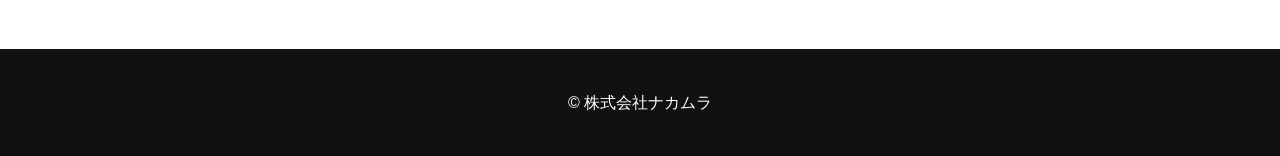
==== commit 494b065d: "update" ====
--- a/index.html
+++ b/index.html
@@ -7,6 +7,7 @@
     <title>株式会社ナカムラ</title>
     <meta name="description" content="Sample corporate site">
     <link rel="stylesheet" href="css/style.css">
+    <link rel="icon" type="image/svg+xml" href="./assets/images/favicon.svg">
 </head>
 
 <body>
@@ -37,10 +38,6 @@
         </div>
     </section>
 
-    <!-- <section class="hero-divider">
-        <img src="assets/images/divider.png">
-    </section> -->
-
     <section id="about" class="about">
 
     <div class="about-visual">
@@ -49,7 +46,10 @@
 
 
         <div class="container">
-        <h2 class="section_title">ABOUT</h2>
+        <div class="section-title">
+            <span class="first">A</span><span class="rest">BOUT</span>
+            <i></i>
+        </div>
         <p class="section_translate">会社紹介</p>
 
         <h2 class="section-subtitle">会社概要</h2>
@@ -95,9 +95,6 @@
                     <th>事業内容</th>
                     <td>
                         ガス配管工事<br>
-                        設備配管工事<br>
-                        溶接工事<br>
-                        メンテナンス
                     </td>
                 </tr>
                 <tr>
@@ -134,7 +131,9 @@
     </section> -->
     <section id="works">
         <div class="container">
-        <h2 class="section_title">WORKS</h2>
+        <div class="section-title">
+        <span class="first">W</span><span class="rest">ORKS</span>
+        </div>
         <p class="section_translate">作業実績</p>
         <div class="works-grid">
             <a href="#" class="work large">
@@ -164,7 +163,10 @@
     </section>
     <section id="recrute">
         <div class="container">
-        <h2 class="section_title">RECRUTE</h2>
+        <div class="section-title">
+            <span class="first">R</span><span class="rest">CRUTE</span>
+            <i></i>
+        </div>
         <p class="section_translate">作業実績</p>
         <div class="gallery">
             <div class="item">Project 1</div>
@@ -173,9 +175,12 @@
         </div>
         </div>
     </section>
-    <section id="contact">
-        <div class="container">
-        <h2 class="section_title">CONTACT</h2>
+    <!-- <section id="contact">
+        <div class="container">
+        <div class="section-title">
+            <span class="first">C</span><span class="rest">ONTACT</span>
+            <i></i>
+        </div>
         <p class="section_translate">お問い合わせ</p>
 
         <form>
@@ -186,7 +191,7 @@
         </form>
         </div>
 
-    </section>
+    </section> -->
 
 
 
@@ -201,7 +206,7 @@
     </section>
     </div>
 
-    <footer>© COMPANY</footer>
+    <footer>© 株式会社ナカムラ</footer>
     <script src="js/script.js"></script>
 </body>
 
--- a/css/style.css
+++ b/css/style.css
@@ -176,16 +176,75 @@
     padding:0 40px;
 }
 
-.section_title {
-  font-family: "Roboto", sans-serif;
-  margin-bottom: 0%;
-  color: #ffde59;
-  /* color: black; */
-  font-size: 5rem;
-  font-weight: 300;
-  position: relative;
-  /* -webkit-text-stroke: 2px black; */
-}
+.section-title {
+    position: relative;
+    display: inline-flex;
+    align-items: flex-end;
+    padding-bottom: 10px;
+    font-weight: bold;
+    font-size: 72px;
+    /* font-weight: 700; */
+    /* letter-spacing: 0.15em; */
+    line-height: 1;
+    color: #000;
+}
+
+.section-title .first {
+    color: #FFDE59;
+}
+
+/* .section-title::before{
+    content:"";
+    position:absolute;
+    left:0;
+    bottom:0;
+    width:170px;
+    height:170px;
+    border-left:4px solid #FFDE59;
+    border-bottom:4px solid #FFDE59;
+    transform:skewX(-30deg);
+} */
+
+.section-title::after{
+    content:"";
+    position:absolute;
+    left:0;
+    right:0;
+    bottom:0;
+    height:4px;
+    background:#FFDE59;
+}
+
+.section-title .rest{
+    color:#111;
+}
+
+/* 右端の斜線 */
+/* .section-title::marker{
+    display:none;
+}
+
+.section-title::after{
+    content:"";
+    position:absolute;
+    left:0;
+    right:0;
+    bottom:0;
+    height:4px;
+    background:#FFDE59;
+}
+
+.section-title:before{
+    content:"";
+    position:absolute;
+    left:0;
+    bottom:0;
+    width:160px;
+    height:140px;
+    border-left:4px solid #FFDE59;
+    border-bottom:4px solid #FFDE59;
+    transform:skewX(-30deg);
+} */
 
 .section_translate {
   font-size: 1.5rem;
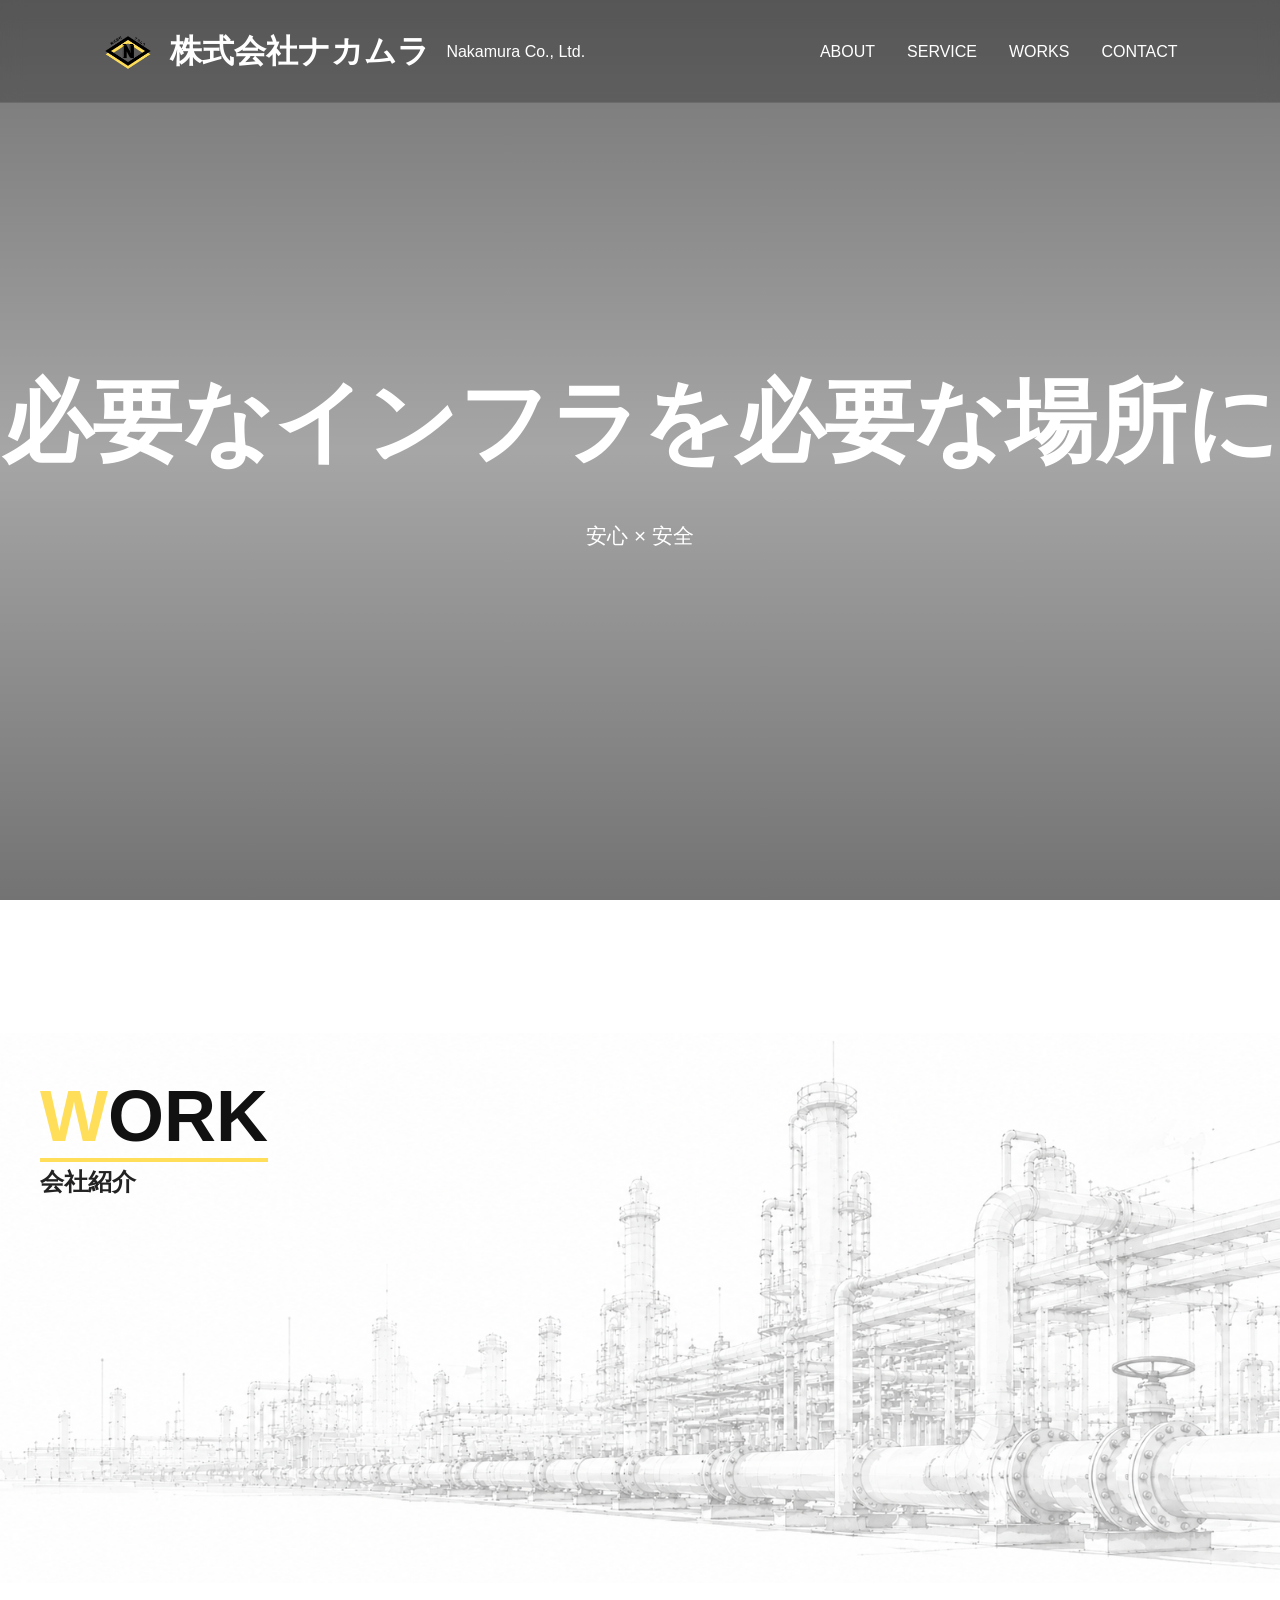
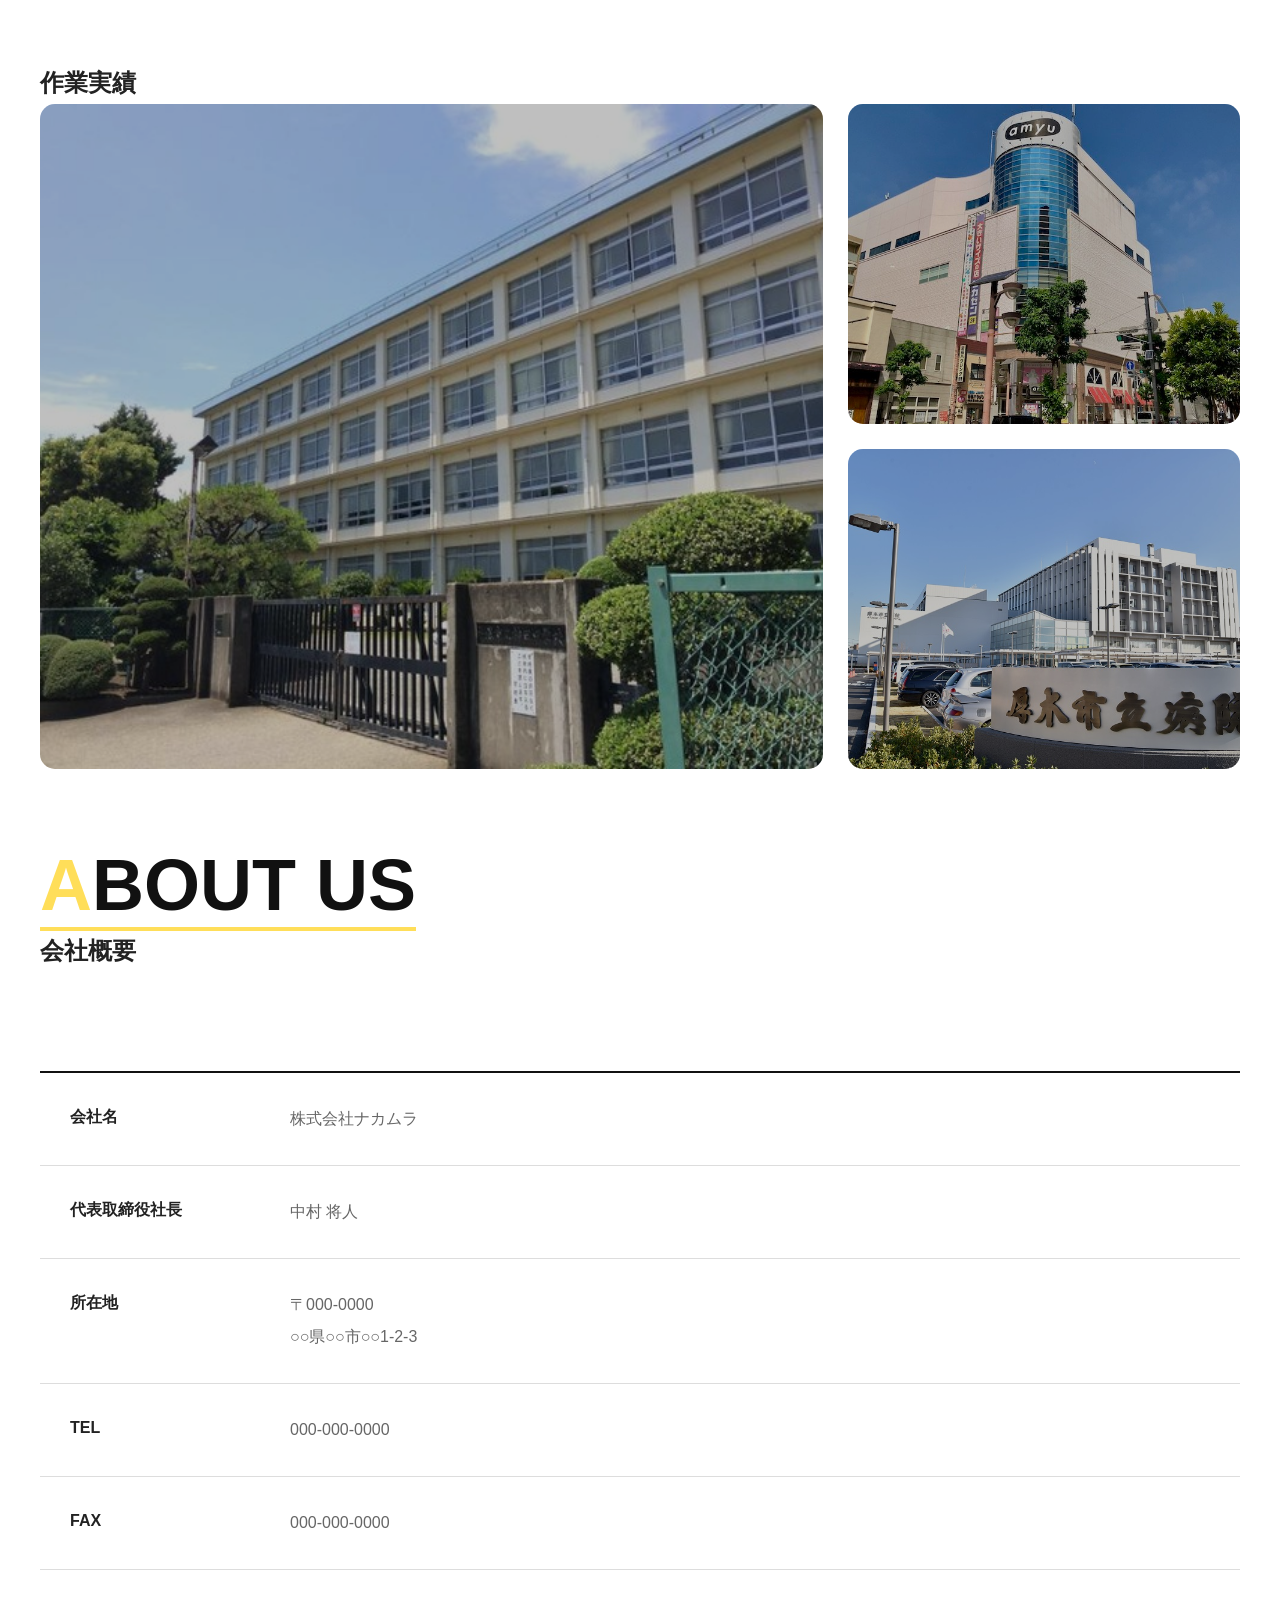
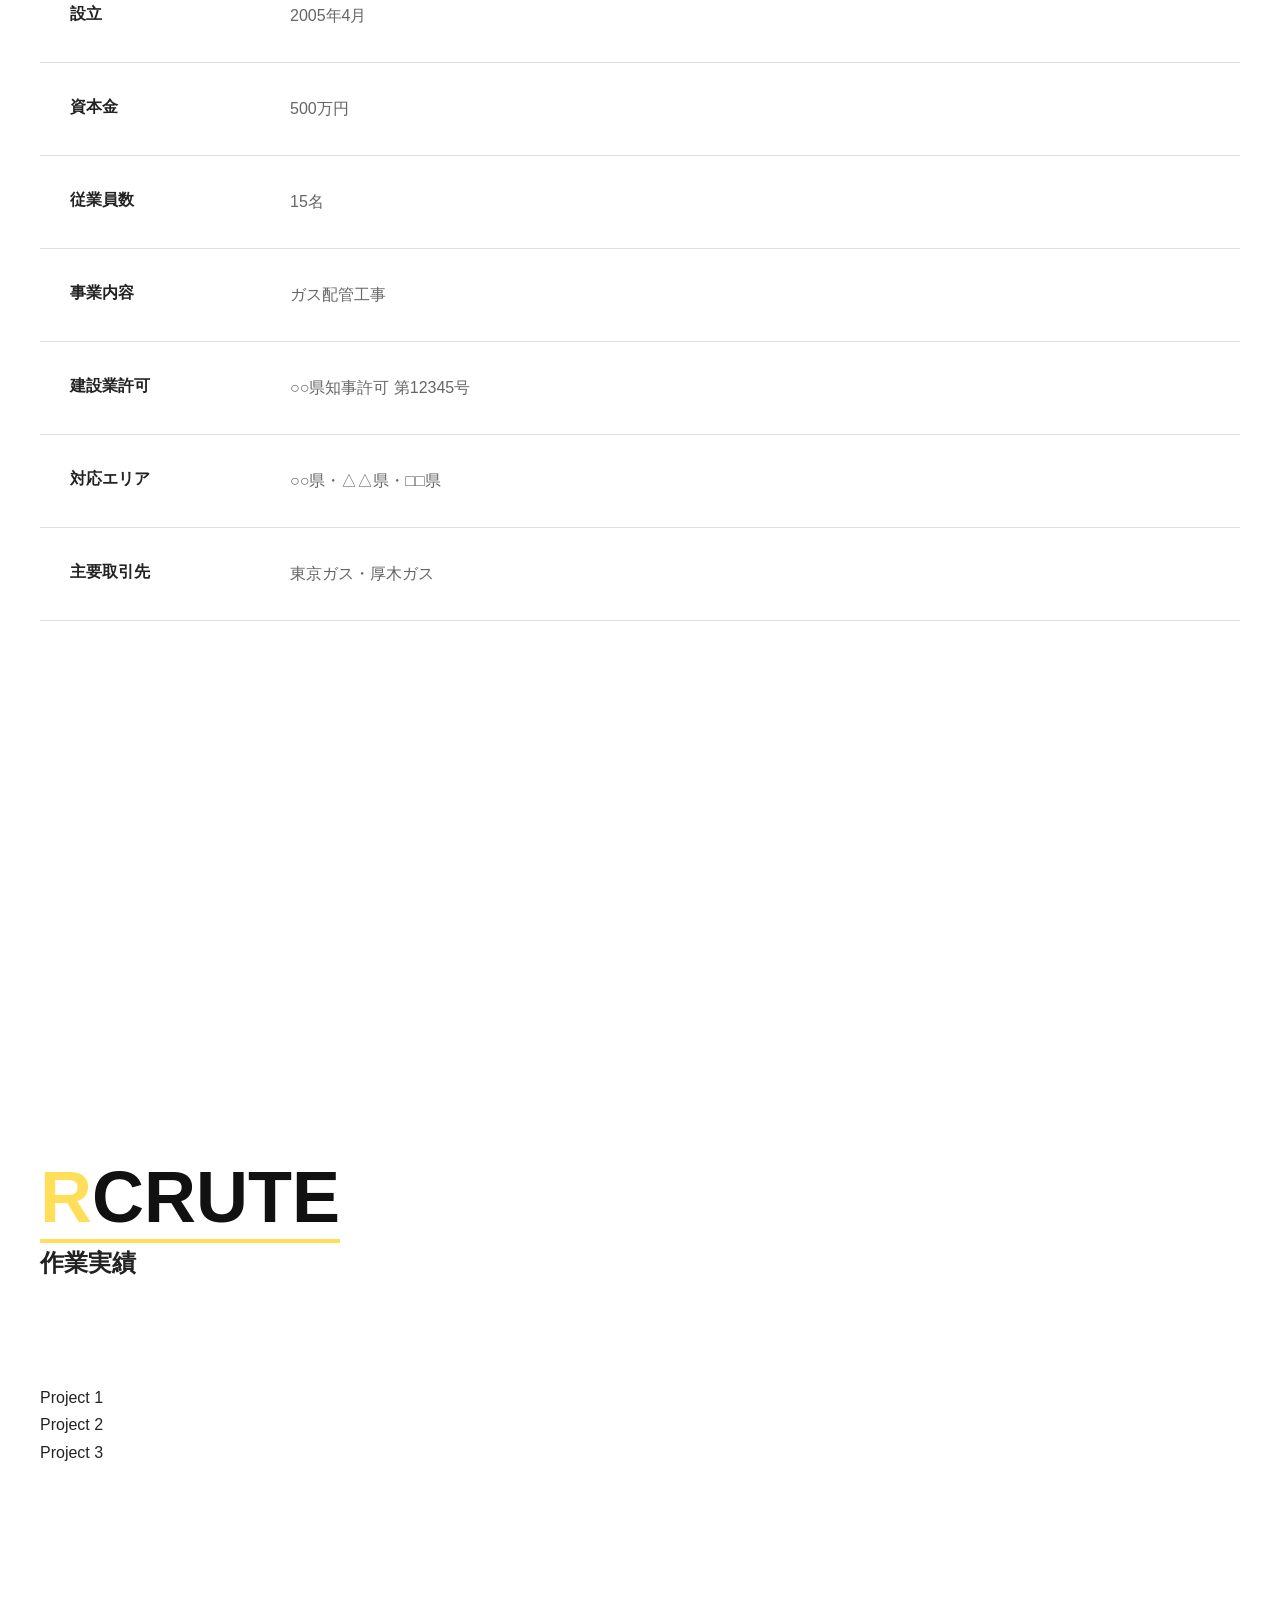
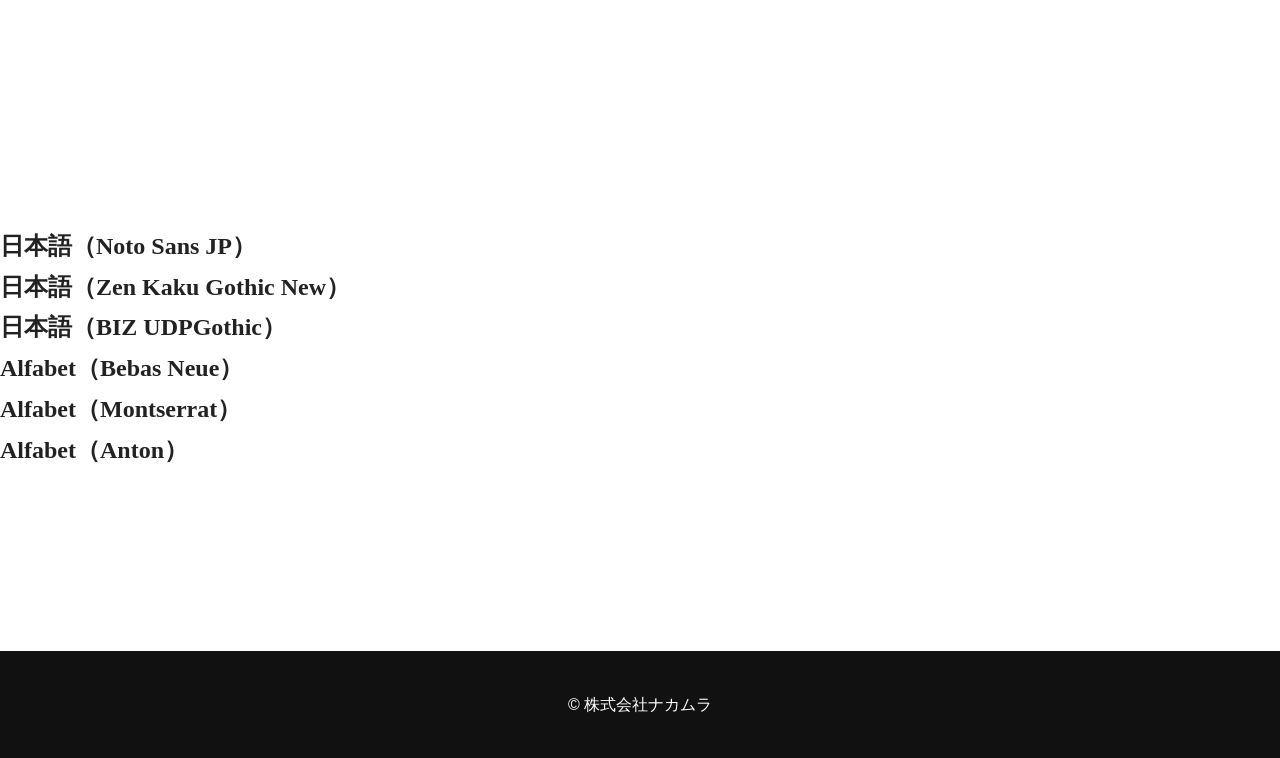
==== commit c266e8d2: "update" ====
--- a/index.html
+++ b/index.html
@@ -17,7 +17,6 @@
             <h1 class="logo-text">株式会社ナカムラ</h1>
             <p>Nakamura Co., Ltd.</p>
         </div>
-
         <button class="hamburger">☰</button>
         <nav>
             <a href="#about">ABOUT</a>
@@ -26,7 +25,6 @@
             <a href="#contact">CONTACT</a>
         </nav>
     </header>
-
     <section class="hero">
         <video class="hero-video" autoplay muted loop playsinline>
             <source src="assets/movies/hero.mp4" type="video/mp4">
@@ -37,86 +35,119 @@
             <p>安心 × 安全</p>
         </div>
     </section>
-
-    <section id="about" class="about">
-
-    <div class="about-visual">
-        <img src="assets/images/divider2.png" alt="">
-    </div>
-
-
-        <div class="container">
-        <div class="section-title">
-            <span class="first">A</span><span class="rest">BOUT</span>
-            <i></i>
+    <section id="works">
+        <!-- タイトル -->
+        <div class="about-header">
+            <div class="container">
+                <div class="section-title">
+                    <span class="first">W</span><span class="rest">ORK</span>
+                </div>
+                <p class="section-translate">会社紹介</p>
+            </div>
         </div>
-        <p class="section_translate">会社紹介</p>
-
-        <h2 class="section-subtitle">会社概要</h2>
-
-        <div class="company-box">
-            <table>
-                <tr>
-                    <th>会社名</th>
-                    <td>株式会社ナカムラ</td>
-                </tr>
-                <tr>
-                    <th>代表取締役社長</th>
-                    <td>中村 将人</td>
-                </tr>
-                <tr>
-                    <th>所在地</th>
-                    <td>
-                        〒000-0000<br>
-                        ○○県○○市○○1-2-3
-                    </td>
-                </tr>
-                <tr>
-                    <th>TEL</th>
-                    <td>000-000-0000</td>
-                </tr>
-                <tr>
-                    <th>FAX</th>
-                    <td>000-000-0000</td>
-                </tr>
-                <tr>
-                    <th>設立</th>
-                    <td>2005年4月</td>
-                </tr>
-                <tr>
-                    <th>資本金</th>
-                    <td>500万円</td>
-                </tr>
-                <tr>
-                    <th>従業員数</th>
-                    <td>15名</td>
-                </tr>
-                <tr>
-                    <th>事業内容</th>
-                    <td>
-                        ガス配管工事<br>
-                    </td>
-                </tr>
-                <tr>
-                    <th>建設業許可</th>
-                    <td>○○県知事許可 第12345号</td>
-                </tr>
-                <tr>
-                    <th>対応エリア</th>
-                    <td>○○県・△△県・□□県</td>
-                </tr>
-                <tr>
-                    <th>主要取引先</th>
-                    <td>東京ガス・厚木ガス</td>
-                </tr>
-            </table>
+        <!-- 横いっぱいの画像 -->
+        <div class="about-visual">
+            <img src="assets/images/divider.png" alt="">
         </div>
-
-
-    </section>
-    <!-- <section id="service">
+        <!-- 本文 -->
+        <div class="about-content">
+            <div class="container">
+                <p class="section-translate">作業実績</p>
+                <div class="works-grid">
+                    <a href="#" class="work large">
+                        <img src="assets/images/kanchu.jpg" alt="工場配管工事">
+                        <div class="overlay">
+                            <span>School</span>
+                            <h3>神奈川県平塚市立神田中学校</h3>
+                        </div>
+                    </a>
+                    <a href="#" class="work">
+                        <img src="assets/images/amyu.jpeg" alt="都市ガス工事">
+                        <div class="overlay">
+                            <span>Commercial Facility</span>
+                            <h3>amyu 厚木</h3>
+                        </div>
+                    </a>
+                    <a href="#" class="work">
+                        <img src="assets/images/hospital.jpg" alt="病院設備工事">
+                        <div class="overlay">
+                            <span>Hospital</span>
+                            <h3>神奈川県厚木市立病院</h3>
+                        </div>
+                    </a>
+                </div>
+            </div>
+        </div>
+        <section id="about" class="about">
+            <div class="container">
+                <div class="section-title">
+                    <span class="first">A</span><span class="rest">BOUT US</span>
+                </div>
+                <p class="section-translate section-translate-second">会社概要</p>
+                <!-- <h2 class="section-subtitle">会社概要</h2> -->
+                <div class="company-box">
+                    <table>
+                        <tr>
+                            <th>会社名</th>
+                            <td>株式会社ナカムラ</td>
+                        </tr>
+                        <tr>
+                            <th>代表取締役社長</th>
+                            <td>中村 将人</td>
+                        </tr>
+                        <tr>
+                            <th>所在地</th>
+                            <td>
+                                〒000-0000<br>
+                                ○○県○○市○○1-2-3
+                            </td>
+                        </tr>
+                        <tr>
+                            <th>TEL</th>
+                            <td>000-000-0000</td>
+                        </tr>
+                        <tr>
+                            <th>FAX</th>
+                            <td>000-000-0000</td>
+                        </tr>
+                        <tr>
+                            <th>設立</th>
+                            <td>2005年4月</td>
+                        </tr>
+                        <tr>
+                            <th>資本金</th>
+                            <td>500万円</td>
+                        </tr>
+                        <tr>
+                            <th>従業員数</th>
+                            <td>15名</td>
+                        </tr>
+                        <tr>
+                            <th>事業内容</th>
+                            <td>
+                                ガス配管工事<br>
+                            </td>
+                        </tr>
+                        <tr>
+                            <th>建設業許可</th>
+                            <td>○○県知事許可 第12345号</td>
+                        </tr>
+                        <tr>
+                            <th>対応エリア</th>
+                            <td>○○県・△△県・□□県</td>
+                        </tr>
+                        <tr>
+                            <th>主要取引先</th>
+                            <td>東京ガス・厚木ガス</td>
+                        </tr>
+                    </table>
+                </div>
+            </div>
+            </div>
+        </section>
+        <!-- <section id="service">
         <h2 class="section_title">SERVICE</h2>
-        <p class="section_translate">会社紹介</p>
+        <p class="section-translate">会社紹介</p>
         <div class="cards">
             <article>
                 <h3>Tile</h3>
@@ -129,70 +160,22 @@
             </article>
         </div>
     </section> -->
-    <section id="works">
-        <div class="container">
-        <div class="section-title">
-        <span class="first">W</span><span class="rest">ORKS</span>
-        </div>
-        <p class="section_translate">作業実績</p>
-        <div class="works-grid">
-            <a href="#" class="work large">
-                <img src="assets/images/kanchu.jpg" alt="工場配管工事">
-                <div class="overlay">
-                    <span>School</span>
-                    <h3>神奈川県平塚市立神田中学校</h3>
-                </div>
-            </a>
-            <a href="#" class="work">
-                <img src="assets/images/amyu.jpeg" alt="都市ガス工事">
-                <div class="overlay">
-                    <span>Commercial Facility</span>
-                    <h3>amyu 厚木</h3>
-                </div>
-            </a>
-            <a href="#" class="work">
-                <img src="assets/images/hospital.jpg" alt="病院設備工事">
-                <div class="overlay">
-                    <span>Hospital</span>
-                    <h3>神奈川県厚木市立病院</h3>
-                </div>
-            </a>
-        </div>
-        </div>
+
 
     </section>
     <section id="recrute">
         <div class="container">
-        <div class="section-title">
-            <span class="first">R</span><span class="rest">CRUTE</span>
-            <i></i>
-        </div>
-        <p class="section_translate">作業実績</p>
-        <div class="gallery">
-            <div class="item">Project 1</div>
-            <div class="item">Project 2</div>
-            <div class="item">Project 3</div>
-        </div>
+            <div class="section-title">
+                <span class="first">R</span><span class="rest">CRUTE</span>
+            </div>
+            <p class="section-translate section-translate-second">作業実績</p>
+            <div class="gallery">
+                <div class="item">Project 1</div>
+                <div class="item">Project 2</div>
+                <div class="item">Project 3</div>
+            </div>
         </div>
     </section>
-    <!-- <section id="contact">
-        <div class="container">
-        <div class="section-title">
-            <span class="first">C</span><span class="rest">ONTACT</span>
-            <i></i>
-        </div>
-        <p class="section_translate">お問い合わせ</p>
-
-        <form>
-            <input placeholder="お名前">
-            <input type="email" placeholder="メール">
-            <textarea placeholder="お問い合わせ"></textarea>
-            <button>送信</button>
-        </form>
-        </div>
-
-    </section> -->
-
 
 
     <section id="te">
@@ -202,7 +185,6 @@
         <h2 style="font-family: 'Bebas Neue', serif;">Alfabet（Bebas Neue）</h2>
         <h2 style="font-family: 'Montserrat', serif;">Alfabet（Montserrat）</h2>
         <h2 style="font-family: 'Anton', serif;">Alfabet（Anton）</h2>
-
     </section>
     </div>
 
--- a/css/style.css
+++ b/css/style.css
@@ -7,15 +7,10 @@
 body {
   font-family: "Noto Sans JP", sans-serif;
   color: #222;
-  /* background: #fff; */
   line-height: 1.7;
 }
 
 #contents {
-  /* background-image: url("../assets/images/main-background4.png");
-    background-size: cover;
-    background-position: center;
-    background-attachment: fixed; */
   background-color: #f7f9fc;
 }
 
@@ -25,58 +20,48 @@
 }
 
 .header {
-    position: fixed;
-    top: 0;
-    left: 0;
-    width: 100%;
-    display: flex;
-    justify-content: space-between;
-    align-items: center;
-    padding: 24px 8%;
-    background: rgba(10, 10, 10, 0.35);
-    backdrop-filter: blur(15px);
-    -webkit-backdrop-filter: blur(15px);
-    border-bottom: 1px solid rgba(255, 255, 255, 0.08);
-    transition: all .4s ease;
-    z-index: 1000;
-}
-
-.header.on-hero{
-
-    background:rgba(0,0,0,.25);
-
-    backdrop-filter:blur(10px);
-
+  position: fixed;
+  top: 0;
+  left: 0;
+  width: 100%;
+  display: flex;
+  justify-content: space-between;
+  align-items: center;
+  padding: 24px 8%;
+  background: rgba(10, 10, 10, 0.35);
+  backdrop-filter: blur(15px);
+  -webkit-backdrop-filter: blur(15px);
+  border-bottom: 1px solid rgba(255, 255, 255, 0.08);
+  transition: all 0.4s ease;
+  z-index: 1000;
+}
+
+.header.on-hero {
+  background: rgba(0, 0, 0, 0.25);
+
+  backdrop-filter: blur(10px);
 }
 
 .header.on-hero .logo-text,
 .header.on-hero p,
 .header.on-hero nav a,
-.header.on-hero .hamburger{
-
-    color:#fff;
-
+.header.on-hero .hamburger {
+  color: #fff;
 }
 
 /* Heroを抜けた後 */
 
-.header.scrolled{
-
-    background:rgba(255,255,255,.95);
-
-    backdrop-filter:blur(15px);
-
-    box-shadow:0 10px 30px rgba(0,0,0,.08);
-
+.header.scrolled {
+  background: rgba(255, 255, 255, 0.95);
+  backdrop-filter: blur(15px);
+  box-shadow: 0 10px 30px rgba(0, 0, 0, 0.08);
 }
 
 .header.scrolled .logo-text,
 .header.scrolled p,
 .header.scrolled nav a,
-.header.scrolled .hamburger{
-
-    color:#111;
-
+.header.scrolled .hamburger {
+  color: #111;
 }
 nav {
   display: flex;
@@ -166,89 +151,52 @@
 }
 
 section {
-    padding:180px 0;
+  padding: 180px 0;
 }
 
 .container {
-    width:100%;
-    max-width:1280px;
-    margin:0 auto;
-    padding:0 40px;
+  width: 100%;
+  max-width: 1280px;
+  margin: 0 auto;
+  padding: 0 40px;
 }
 
 .section-title {
-    position: relative;
-    display: inline-flex;
-    align-items: flex-end;
-    padding-bottom: 10px;
-    font-weight: bold;
-    font-size: 72px;
-    /* font-weight: 700; */
-    /* letter-spacing: 0.15em; */
-    line-height: 1;
-    color: #000;
+  position: relative;
+  display: inline-flex;
+  align-items: flex-end;
+  padding-bottom: 10px;
+  font-weight: bold;
+  font-size: 72px;
+  line-height: 1;
+  color: #000;
 }
 
 .section-title .first {
-    color: #FFDE59;
-}
-
-/* .section-title::before{
-    content:"";
-    position:absolute;
-    left:0;
-    bottom:0;
-    width:170px;
-    height:170px;
-    border-left:4px solid #FFDE59;
-    border-bottom:4px solid #FFDE59;
-    transform:skewX(-30deg);
-} */
-
-.section-title::after{
-    content:"";
-    position:absolute;
-    left:0;
-    right:0;
-    bottom:0;
-    height:4px;
-    background:#FFDE59;
-}
-
-.section-title .rest{
-    color:#111;
-}
-
-/* 右端の斜線 */
-/* .section-title::marker{
-    display:none;
-}
-
-.section-title::after{
-    content:"";
-    position:absolute;
-    left:0;
-    right:0;
-    bottom:0;
-    height:4px;
-    background:#FFDE59;
-}
-
-.section-title:before{
-    content:"";
-    position:absolute;
-    left:0;
-    bottom:0;
-    width:160px;
-    height:140px;
-    border-left:4px solid #FFDE59;
-    border-bottom:4px solid #FFDE59;
-    transform:skewX(-30deg);
-} */
-
-.section_translate {
+  color: #ffde59;
+}
+
+.section-title::after {
+  content: "";
+  position: absolute;
+  left: 0;
+  right: 0;
+  bottom: 0;
+  height: 4px;
+  background: #ffde59;
+}
+
+.section-title .rest {
+  color: #111;
+}
+
+.section-translate {
   font-size: 1.5rem;
   font-weight: bold;
+}
+
+.section-translate-second {
+  margin-bottom: 100px;
 }
 
 /* .cards {
@@ -274,29 +222,38 @@
   border-top: 2px solid #111;
 }
 
-.about{
-    position:relative;
-    margin-top:-220px;
-    z-index:10;
-}
-
-.about-visual{
-    width:100vw;
-    height:100%;
-    overflow:hidden;
-    margin-bottom:-480px;
-    z-index:1;
-}
-
-.about-visual img{
-    width:100%;
-    height:100%;
-    object-fit:cover;
-}
-
-.about-header{
-    position:relative;
-    z-index:20;
+.about {
+  position: relative;
+  margin-top: -100px;
+  z-index: 10;
+}
+
+.about-header {
+  position: relative;
+  z-index: 20;
+  margin-bottom: -170px;
+}
+
+.about-visual {
+  position: relative;
+  width: 100%;
+  height: 550px;
+  overflow: hidden;
+  z-index: 1;
+}
+
+.about-visual img {
+  width: 100%;
+  height: 100%;
+  object-fit: cover;
+  display: block;
+}
+
+.about-content {
+  position: relative;
+  z-index: 5;
+  background: #fff;
+  padding-top: 80px;
 }
 
 .about table {
@@ -375,17 +332,17 @@
 }
 
 .overlay span {
-    font-size: 0.75rem;
-    letter-spacing: 0.2em;
-    color: #FFDE59;
-    text-transform: uppercase;
+  font-size: 0.75rem;
+  letter-spacing: 0.2em;
+  color: #ffde59;
+  text-transform: uppercase;
 }
 
 .overlay h3 {
-    font-size: clamp(1.15rem, 1.8vw, 1.4rem);
-    font-weight: 600;
-    line-height: 1.5;
-    margin-top: 8px;
+  font-size: clamp(1.15rem, 1.8vw, 1.4rem);
+  font-weight: 600;
+  line-height: 1.5;
+  margin-top: 8px;
 }
 
 .work:hover img {
@@ -437,159 +394,111 @@
 /* ==========================================
    Tablet (768px ～ 1199px)
 ========================================== */
-@media screen and (min-width:768px) and (max-width:1199px){
-
-    /* ---------- Container ---------- */
-
-    .container{
-
-        width:94%;
-
-        max-width:1100px;
-
-        margin:auto;
-
-    }
-
-    section{
-
-        padding:120px 0;
-
-    }
-
-    /* ---------- Header ---------- */
-
-    .header{
-
-        padding:20px 32px;
-
-    }
-
-    .logo img{
-
-        width:46px;
-        height:46px;
-
-    }
-
-    .logo-text{
-
-        font-size:1.25rem;
-
-    }
-
-    nav{
-
-        gap:22px;
-
-    }
-
-    nav a{
-
-        font-size:.95rem;
-
-    }
-
-    /* ---------- Hero ---------- */
-
-    .hero{
-
-        height:85vh;
-
-    }
-
-    .hero h1{
-
-        font-size:4rem;
-
-    }
-
-    .hero p{
-
-        font-size:1.15rem;
-
-    }
-
-    /* ---------- Section Title ---------- */
-
-    .section_title{
-
-        font-size:4rem;
-
-    }
-
-    .section_translate{
-
-        font-size:1.2rem;
-
-    }
-
-    /* ---------- About ---------- */
-
-    .about th{
-
-        width:180px;
-
-        padding:24px;
-
-    }
-
-    .about td{
-
-        padding:24px;
-
-    }
-
-    /* ---------- Works ---------- */
-
-    .works-grid{
-
-        grid-template-columns:1.6fr 1fr;
-
-        grid-template-rows:260px 260px;
-
-        gap:20px;
-
-    }
-
-    .overlay{
-
-        left:24px;
-        bottom:24px;
-
-    }
-
-    .overlay span{
-
-        font-size:.75rem;
-
-    }
-
-    .overlay h3{
-
-        font-size:1.3rem;
-
-        line-height:1.4;
-
-    }
-
-    /* ---------- Contact ---------- */
-
-    form{
-
-        max-width:800px;
-
-    }
-
-    input,
-    textarea{
-
-        font-size:16px;
-
-    }
-
-}
-
+@media screen and (min-width: 768px) and (max-width: 1199px) {
+  /* ---------- Container ---------- */
+
+  .container {
+    width: 94%;
+    max-width: 1100px;
+    margin: auto;
+  }
+
+  section {
+    padding: 120px 0;
+  }
+
+  /* ---------- Header ---------- */
+
+  .header {
+    padding: 20px 32px;
+  }
+
+  .logo img {
+    width: 46px;
+    height: 46px;
+  }
+
+  .logo-text {
+    font-size: 1.25rem;
+  }
+
+  nav {
+    gap: 22px;
+  }
+
+  nav a {
+    font-size: 0.95rem;
+  }
+
+  /* ---------- Hero ---------- */
+
+  .hero {
+    height: 85vh;
+  }
+
+  .hero h1 {
+    font-size: 4rem;
+  }
+
+  .hero p {
+    font-size: 1.15rem;
+  }
+
+  /* ---------- Section Title ---------- */
+
+  .section_title {
+    font-size: 4rem;
+  }
+
+  .section-translate {
+    font-size: 1.2rem;
+  }
+
+  /* ---------- About ---------- */
+
+  .about th {
+    width: 180px;
+
+    padding: 24px;
+  }
+
+  .about td {
+    padding: 24px;
+  }
+
+  /* ---------- Works ---------- */
+
+  .works-grid {
+    grid-template-columns: 1.6fr 1fr;
+    grid-template-rows: 260px 260px;
+    gap: 20px;
+  }
+
+  .overlay {
+    left: 24px;
+    bottom: 24px;
+  }
+
+  .overlay span {
+    font-size: 0.75rem;
+  }
+
+  .overlay h3 {
+    font-size: 1.3rem;
+    line-height: 1.4;
+  }
+
+  /* ---------- Contact ---------- */
+
+  form {
+    max-width: 800px;
+  }
+
+  input,
+  textarea {
+    font-size: 16px;
+  }
+}
 
 /* ==========================================
    Phone (768px)
@@ -600,192 +509,128 @@
     display: none;
   }
 
-nav{
-
-    position:fixed;
-
-    top:74px;
-
-    left:0;
-
-    width:100%;
-
-    background:#111;
-
-    flex-direction:column;
-
-    padding:30px;
-
-    display:none;
-
-}
-
-img{
-
-    max-width:100%;
-
-    height:auto;
-
-}
-
-nav a{
-
-    padding:18px 0;
-
-    border-bottom:1px solid rgba(255,255,255,.1);
-
-}
+  nav {
+    position: fixed;
+    top: 74px;
+    left: 0;
+    width: 100%;
+    background: #111;
+    flex-direction: column;
+    padding: 30px;
+    display: none;
+  }
+
+  img {
+    max-width: 100%;
+    height: auto;
+  }
+
+  nav a {
+    padding: 18px 0;
+    border-bottom: 1px solid rgba(255, 255, 255, 0.1);
+  }
 
   .cards,
   .gallery {
     grid-template-columns: 1fr;
   }
 
-.hero{
-
-    height:80vh;
-
-}
-
-.hero h1{
-
-    font-size:2.3rem;
-    line-height:1.4;
-
-}
-
-.hero p{
-
-    font-size:1rem;
-
-}
-
-
-section{
-
-    padding:90px 0;
-
-}
-
-.section_title{
-
-    font-size:2.8rem;
-
-}
-
-.section_translate{
-
-    font-size:.9rem;
-
-}
-
-
-    .container{
-        width: 100%;
-        padding: 0 20px;
-    }
-    .header{
-
-        padding:16px 20px;
-
-    }
-
-    .logo img{
-
-        width:42px;
-        height:42px;
-
-    }
-
-    .logo-text{
-
-        font-size:1.1rem;
-
-    }
-
-    .logo p{
-
-        display:none;
-
-    }
-.about table,
-.about tbody,
-.about tr,
-.about th,
-.about td{
-
-    display:block;
-
-}
-
-.about tr{
-
-    padding:20px 0;
-
-}
-
-.about th{
-
-    width:100%;
-
-    padding:10px 0 0;
-
-    border:none;
-
-}
-
-.about td{
-
-    padding:10px 0 25px;
-
-}
-
-.works-grid{
-
-    grid-template-columns:1fr;
-
-    grid-template-rows:auto;
-
-}
-
-.large{
-
-    grid-row:auto;
-
-}
-
-.work{
-
-    height:260px;
-
-}
-
-.overlay{
-
-    transform:none;
-
-    opacity:1;
-
-}
-
-form{
-
-    width:100%;
-
-}
-
-input,
-textarea{
-
-    font-size:16px;
-
-}
-
-footer{
-
-    padding:60px 20px;
-
-}
-
-}
-
+  .hero {
+    height: 80vh;
+  }
+
+  .hero h1 {
+    font-size: 2.3rem;
+    line-height: 1.4;
+  }
+
+  .hero p {
+    font-size: 1rem;
+  }
+
+  section {
+    padding: 90px 0;
+  }
+
+  .section_title {
+    font-size: 2.8rem;
+  }
+
+  .section-translate {
+    font-size: 0.9rem;
+  }
+
+  .container {
+    width: 100%;
+    padding: 0 20px;
+  }
+  .header {
+    padding: 16px 20px;
+  }
+
+  .logo img {
+    width: 42px;
+    height: 42px;
+  }
+
+  .logo-text {
+    font-size: 1.1rem;
+  }
+
+  .logo p {
+    display: none;
+  }
+  .about table,
+  .about tbody,
+  .about tr,
+  .about th,
+  .about td {
+    display: block;
+  }
+
+  .about tr {
+    padding: 20px 0;
+  }
+
+  .about th {
+    width: 100%;
+    padding: 10px 0 0;
+    border: none;
+  }
+
+  .about td {
+    padding: 10px 0 25px;
+  }
+
+  .works-grid {
+    grid-template-columns: 1fr;
+    grid-template-rows: auto;
+  }
+
+  .large {
+    grid-row: auto;
+  }
+
+  .work {
+    height: 260px;
+  }
+
+  .overlay {
+    transform: none;
+
+    opacity: 1;
+  }
+
+  form {
+    width: 100%;
+  }
+
+  input,
+  textarea {
+    font-size: 16px;
+  }
+
+  footer {
+    padding: 60px 20px;
+  }
+}
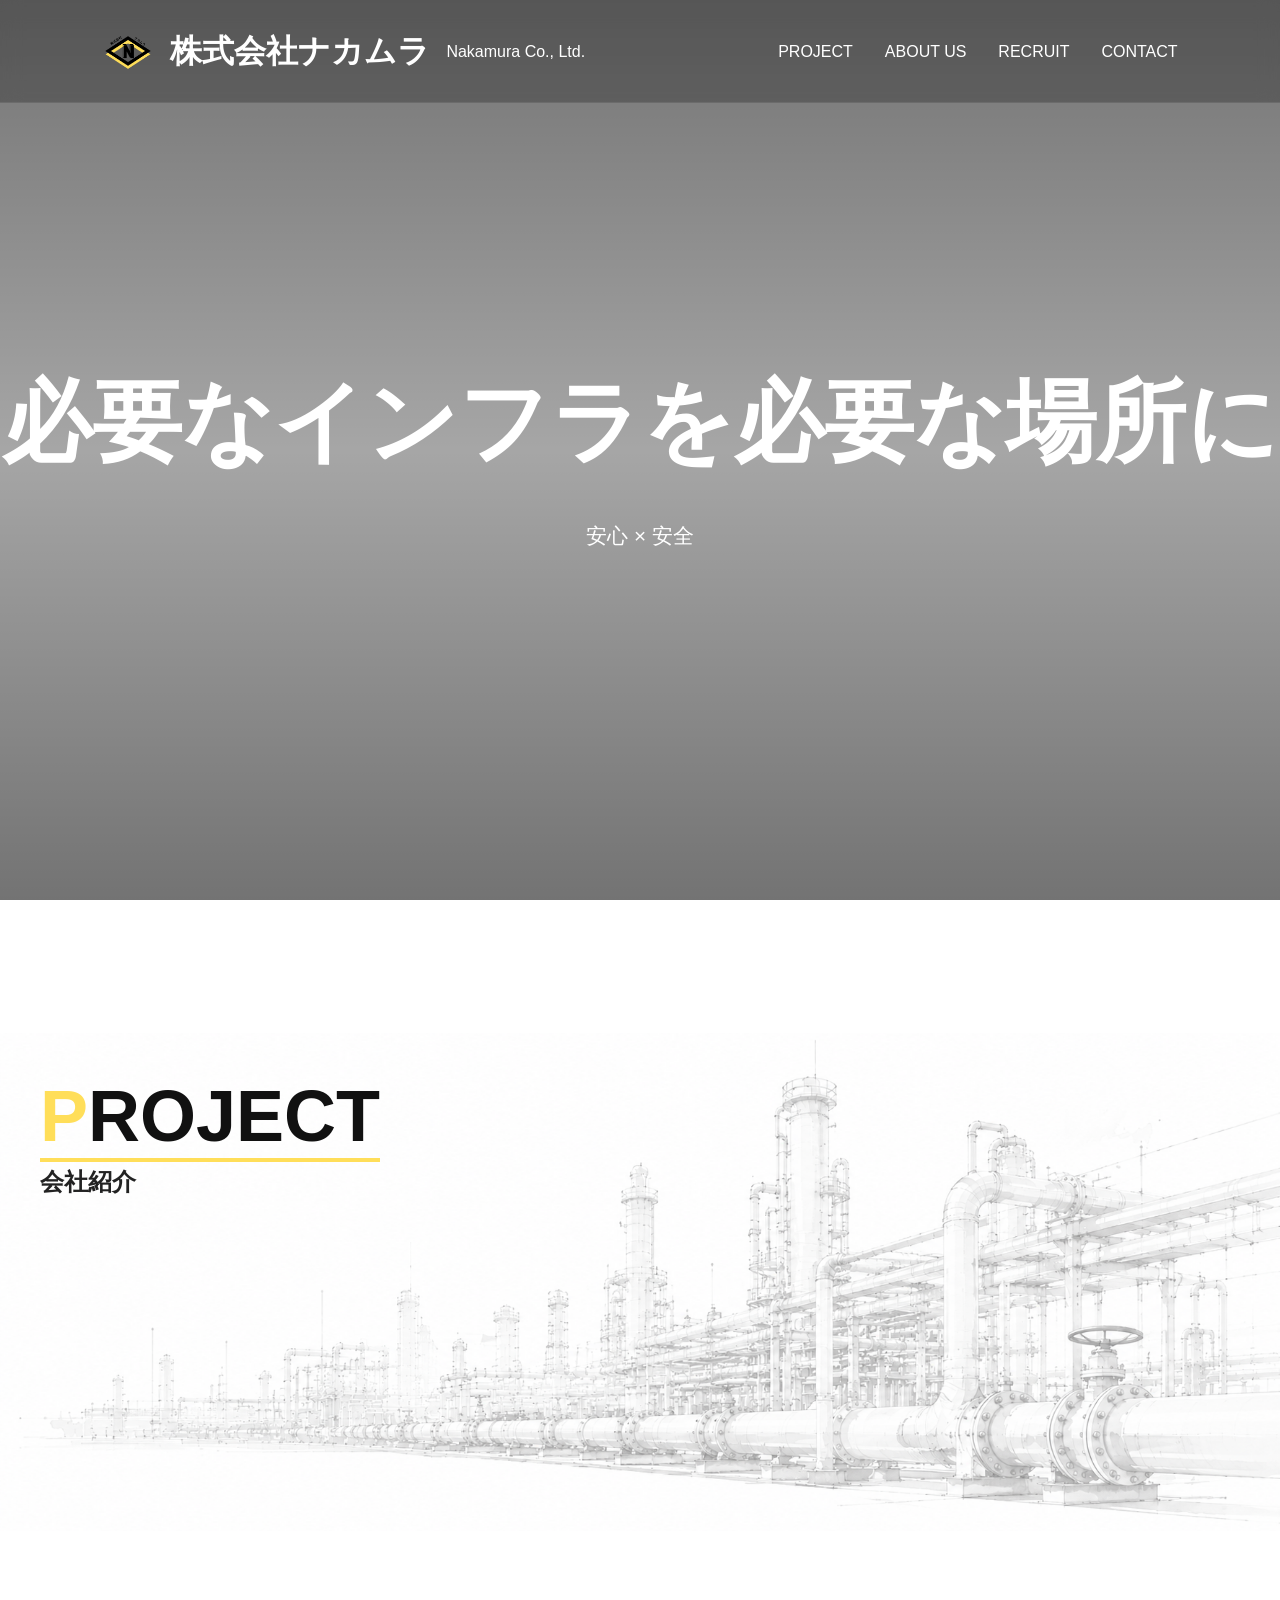
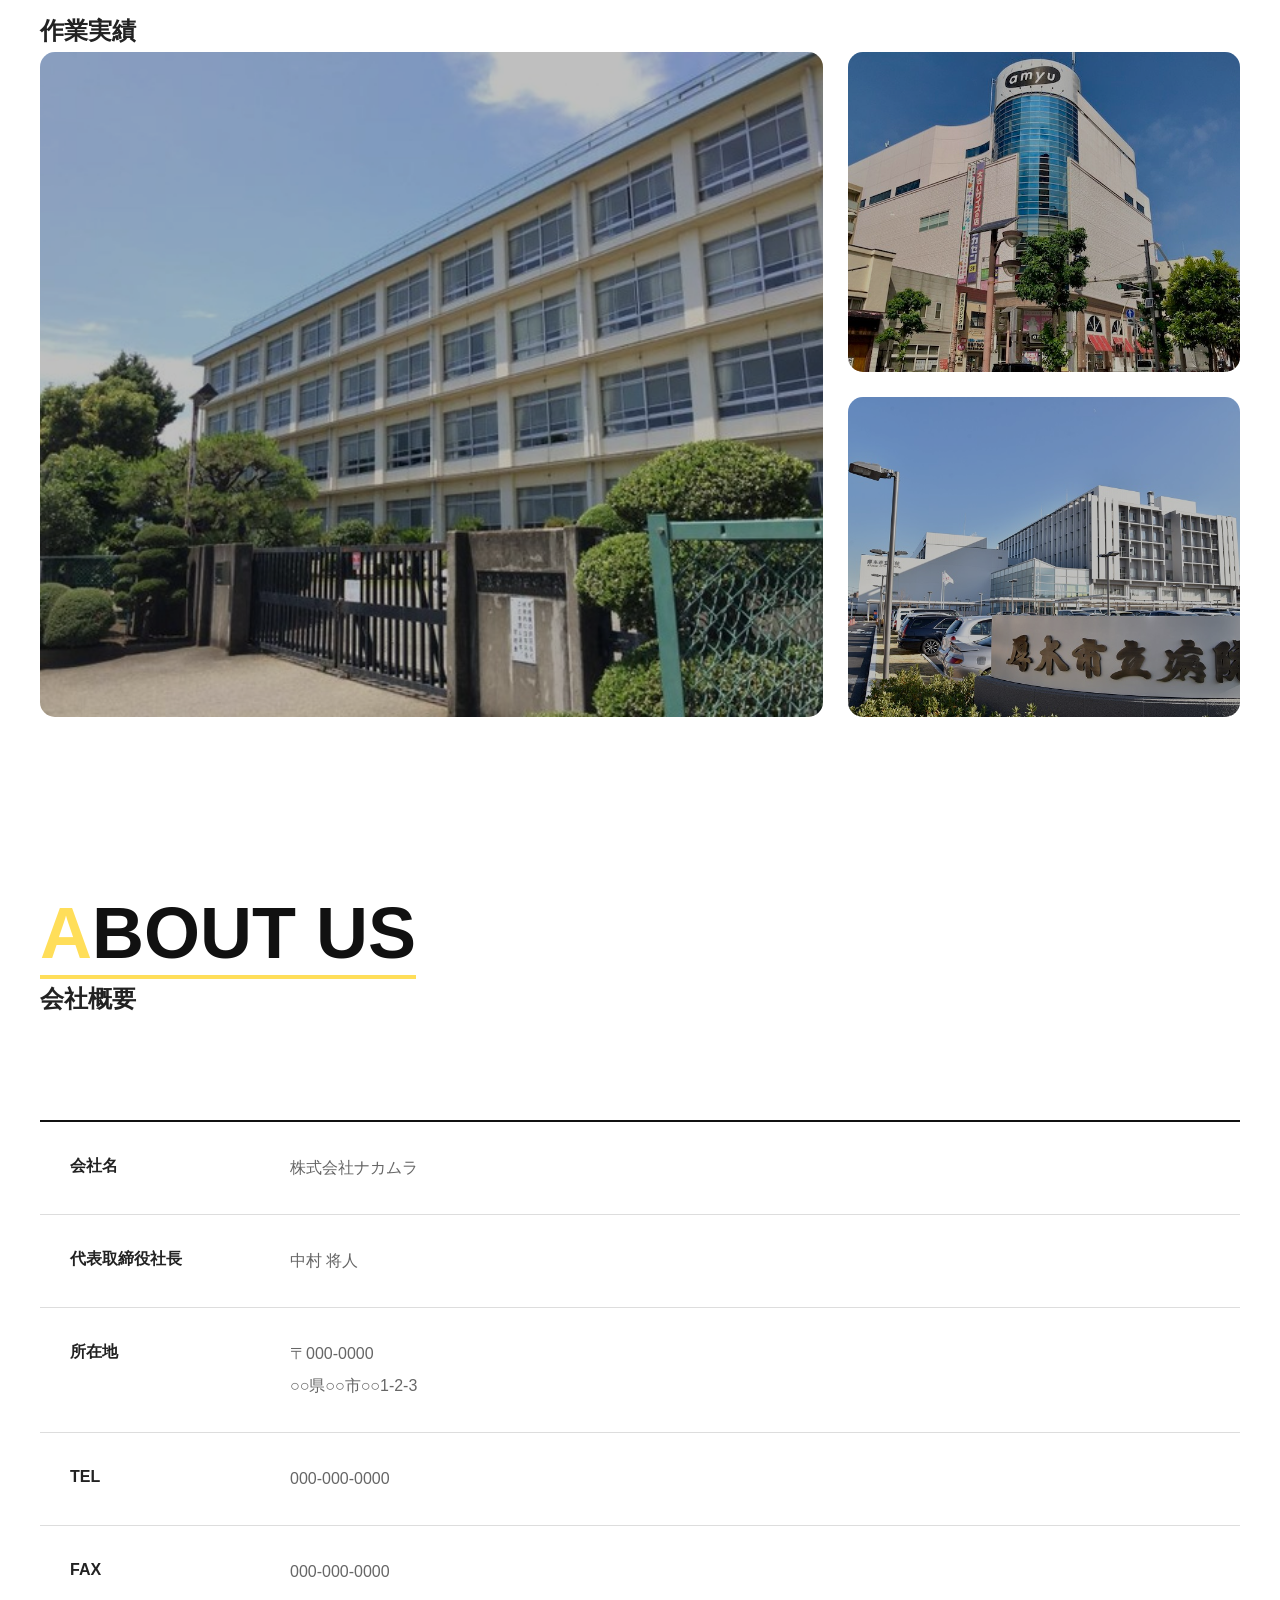
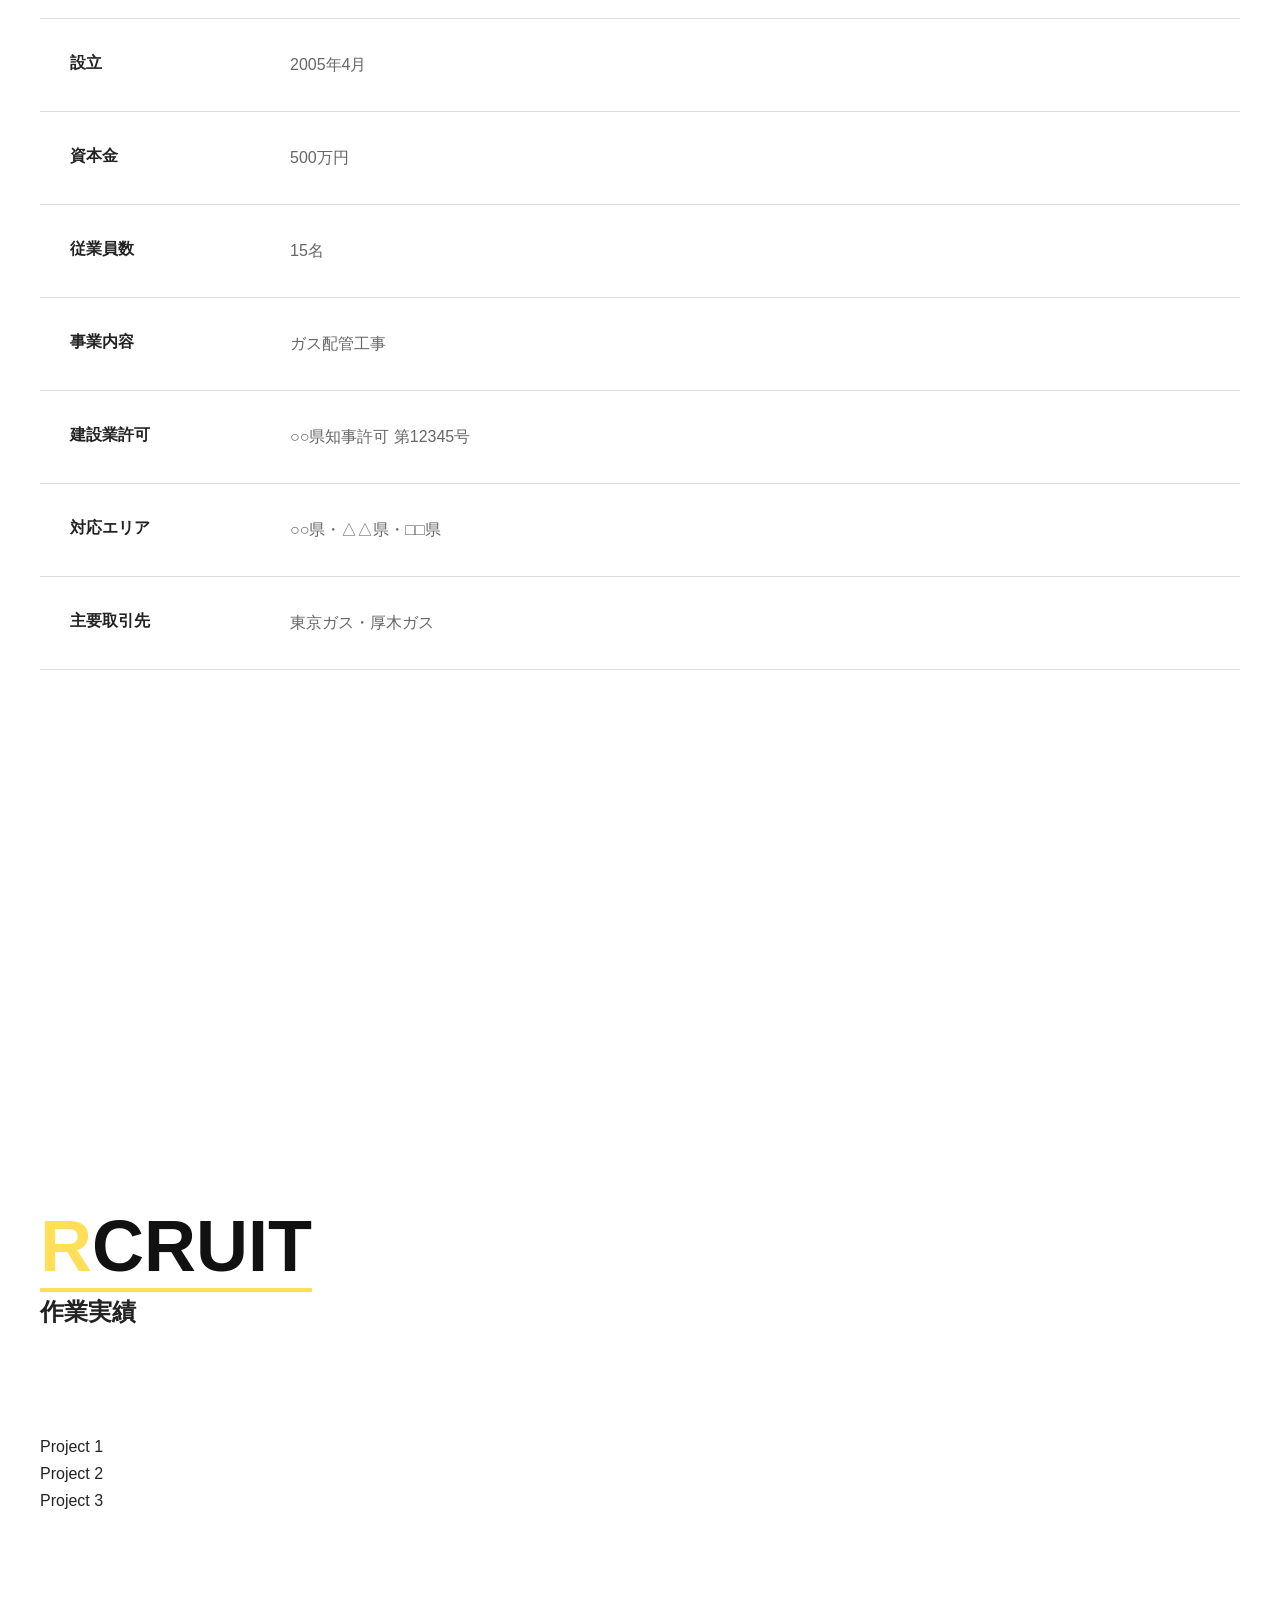
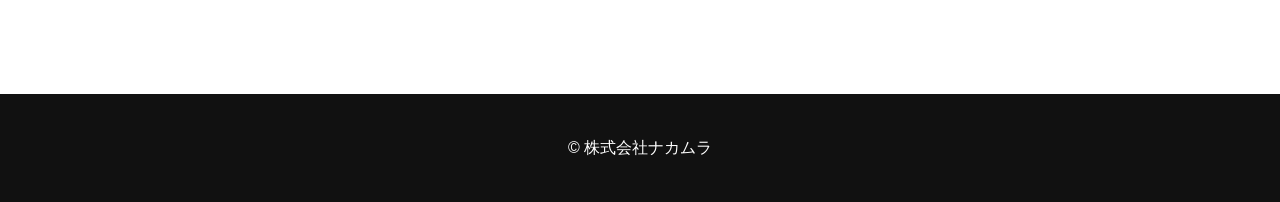
==== commit eaa1b6d2: "push" ====
--- a/index.html
+++ b/index.html
@@ -19,9 +19,9 @@
         </div>
         <button class="hamburger">☰</button>
         <nav>
-            <a href="#about">ABOUT</a>
-            <a href="#service">SERVICE</a>
-            <a href="#works">WORKS</a>
+            <a href="#project">PROJECT</a>
+            <a href="#about">ABOUT US</a>
+            <a href="#recruit">RECRUIT</a>
             <a href="#contact">CONTACT</a>
         </nav>
     </header>
@@ -35,22 +35,22 @@
             <p>安心 × 安全</p>
         </div>
     </section>
-    <section id="works">
+    <section id="project">
         <!-- タイトル -->
-        <div class="about-header">
+        <div class="project-header">
             <div class="container">
                 <div class="section-title">
-                    <span class="first">W</span><span class="rest">ORK</span>
+                    <span class="first">P</span><span class="rest">ROJECT</span>
                 </div>
                 <p class="section-translate">会社紹介</p>
             </div>
         </div>
         <!-- 横いっぱいの画像 -->
-        <div class="about-visual">
+        <div class="project-visual">
             <img src="assets/images/divider.png" alt="">
         </div>
         <!-- 本文 -->
-        <div class="about-content">
+        <div class="project-content">
             <div class="container">
                 <p class="section-translate">作業実績</p>
                 <div class="works-grid">
@@ -163,10 +163,10 @@
 
 
     </section>
-    <section id="recrute">
+    <section id="recruit">
         <div class="container">
             <div class="section-title">
-                <span class="first">R</span><span class="rest">CRUTE</span>
+                <span class="first">R</span><span class="rest">CRUIT</span>
             </div>
             <p class="section-translate section-translate-second">作業実績</p>
             <div class="gallery">
@@ -178,7 +178,7 @@
     </section>
 
 
-    <section id="te">
+    <!-- <section id="te">
         <h2 style="font-family: 'Noto Sans JP', serif;">日本語（Noto Sans JP）</h2>
         <h2 style="font-family: 'Zen Kaku Gothic New', serif;">日本語（Zen Kaku Gothic New）</h2>
         <h2 style="font-family: 'BIZ UDPGothic', serif;">日本語（BIZ UDPGothic）</h2>
@@ -186,7 +186,7 @@
         <h2 style="font-family: 'Montserrat', serif;">Alfabet（Montserrat）</h2>
         <h2 style="font-family: 'Anton', serif;">Alfabet（Anton）</h2>
     </section>
-    </div>
+    </div> -->
 
     <footer>© 株式会社ナカムラ</footer>
     <script src="js/script.js"></script>
--- a/css/style.css
+++ b/css/style.css
@@ -222,34 +222,30 @@
   border-top: 2px solid #111;
 }
 
-.about {
+.project {
   position: relative;
   margin-top: -100px;
   z-index: 10;
 }
 
-.about-header {
+.project-header {
   position: relative;
   z-index: 20;
   margin-bottom: -170px;
-}
-
-.about-visual {
-  position: relative;
+  
+}
+
+.project-visual {
   width: 100%;
-  height: 550px;
-  overflow: hidden;
-  z-index: 1;
-}
-
-.about-visual img {
+}
+
+.project-visual img {
+  display: block;
   width: 100%;
-  height: 100%;
-  object-fit: cover;
-  display: block;
-}
-
-.about-content {
+  height: 30px;
+  height: auto;
+}
+.project-content {
   position: relative;
   z-index: 5;
   background: #fff;
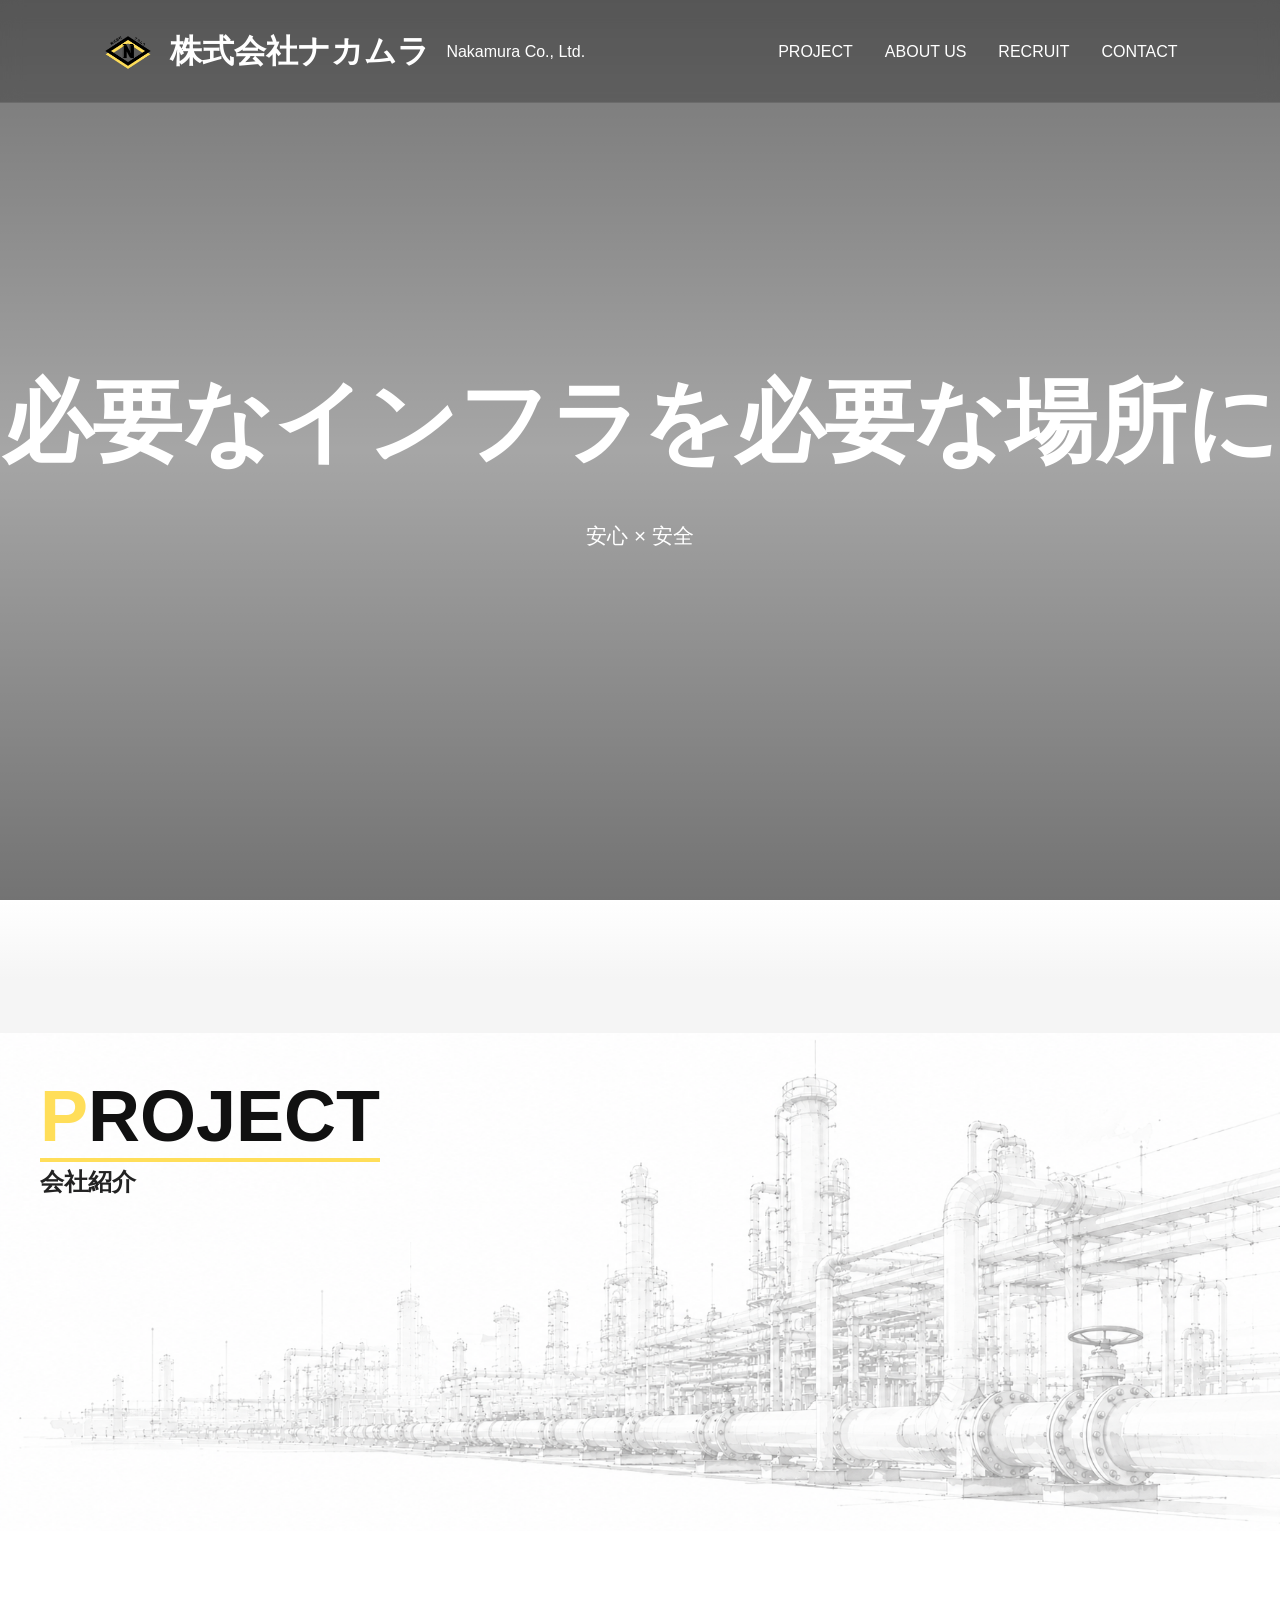
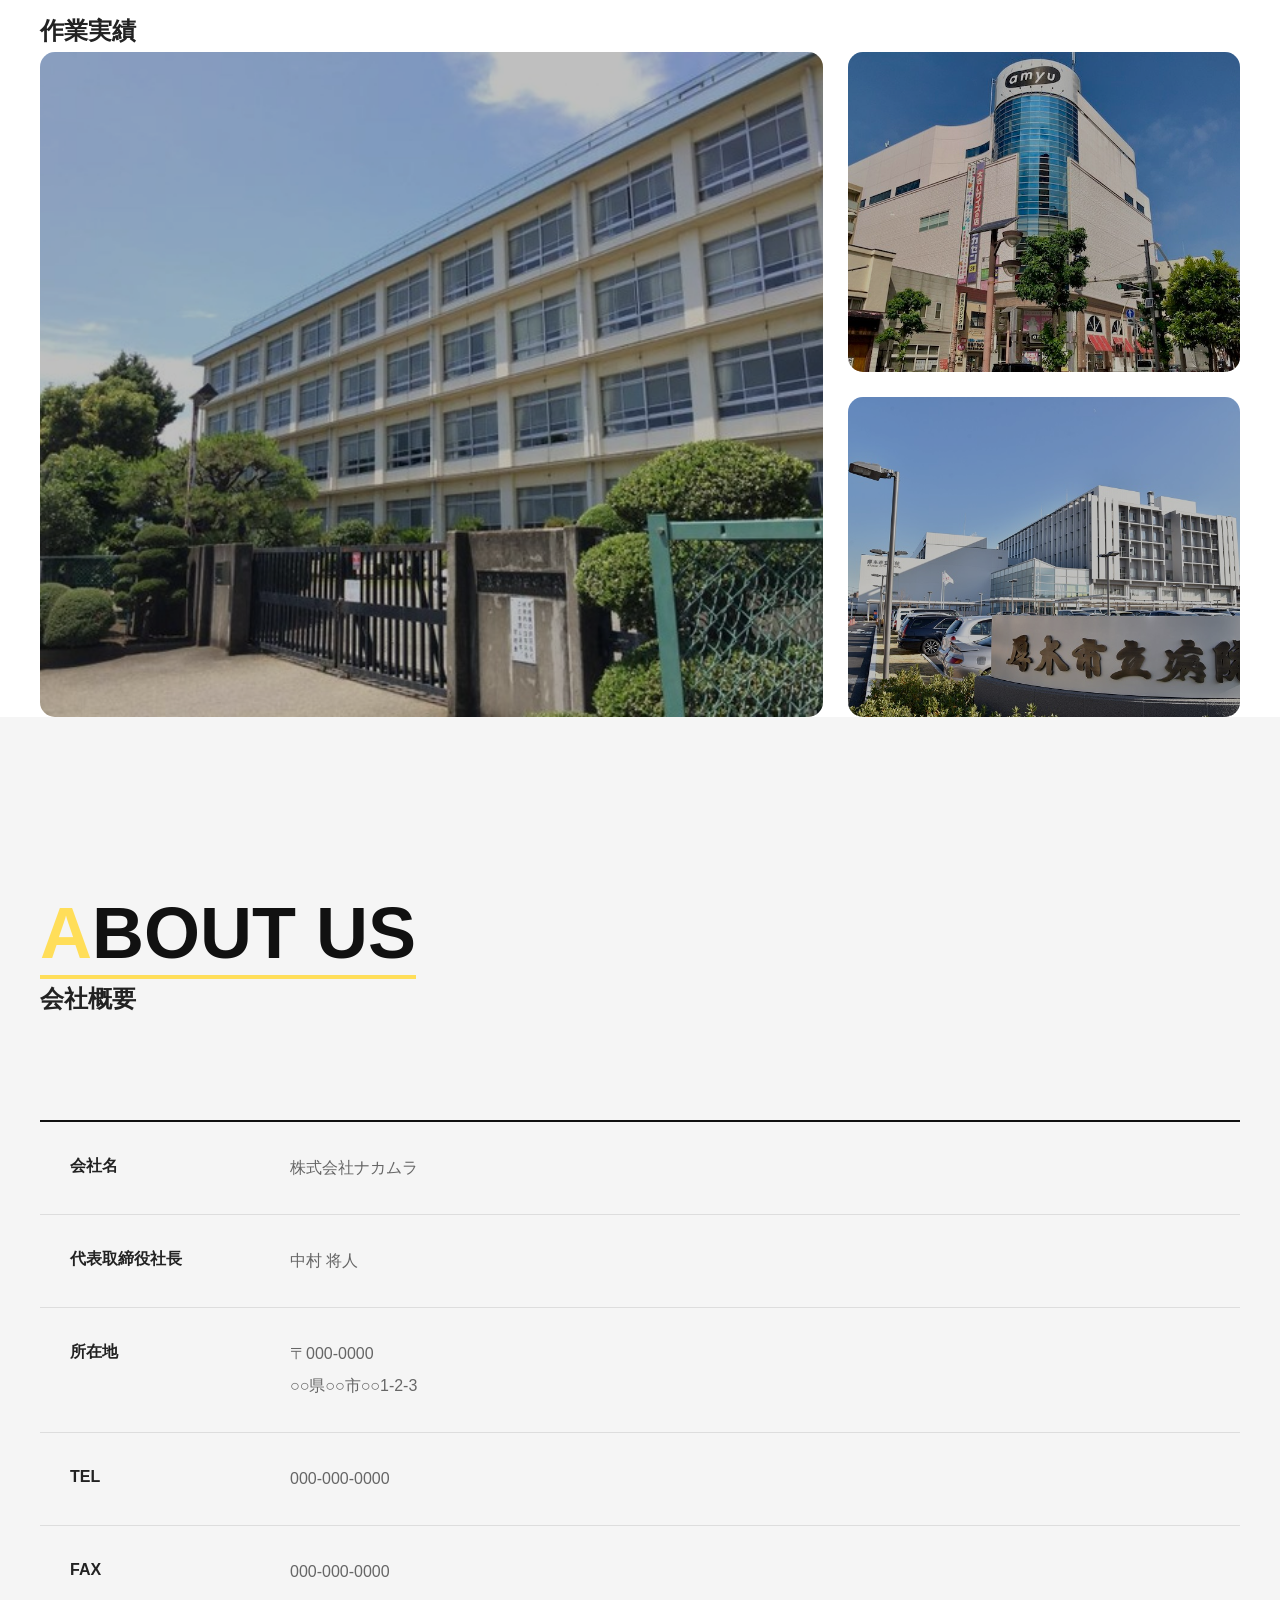
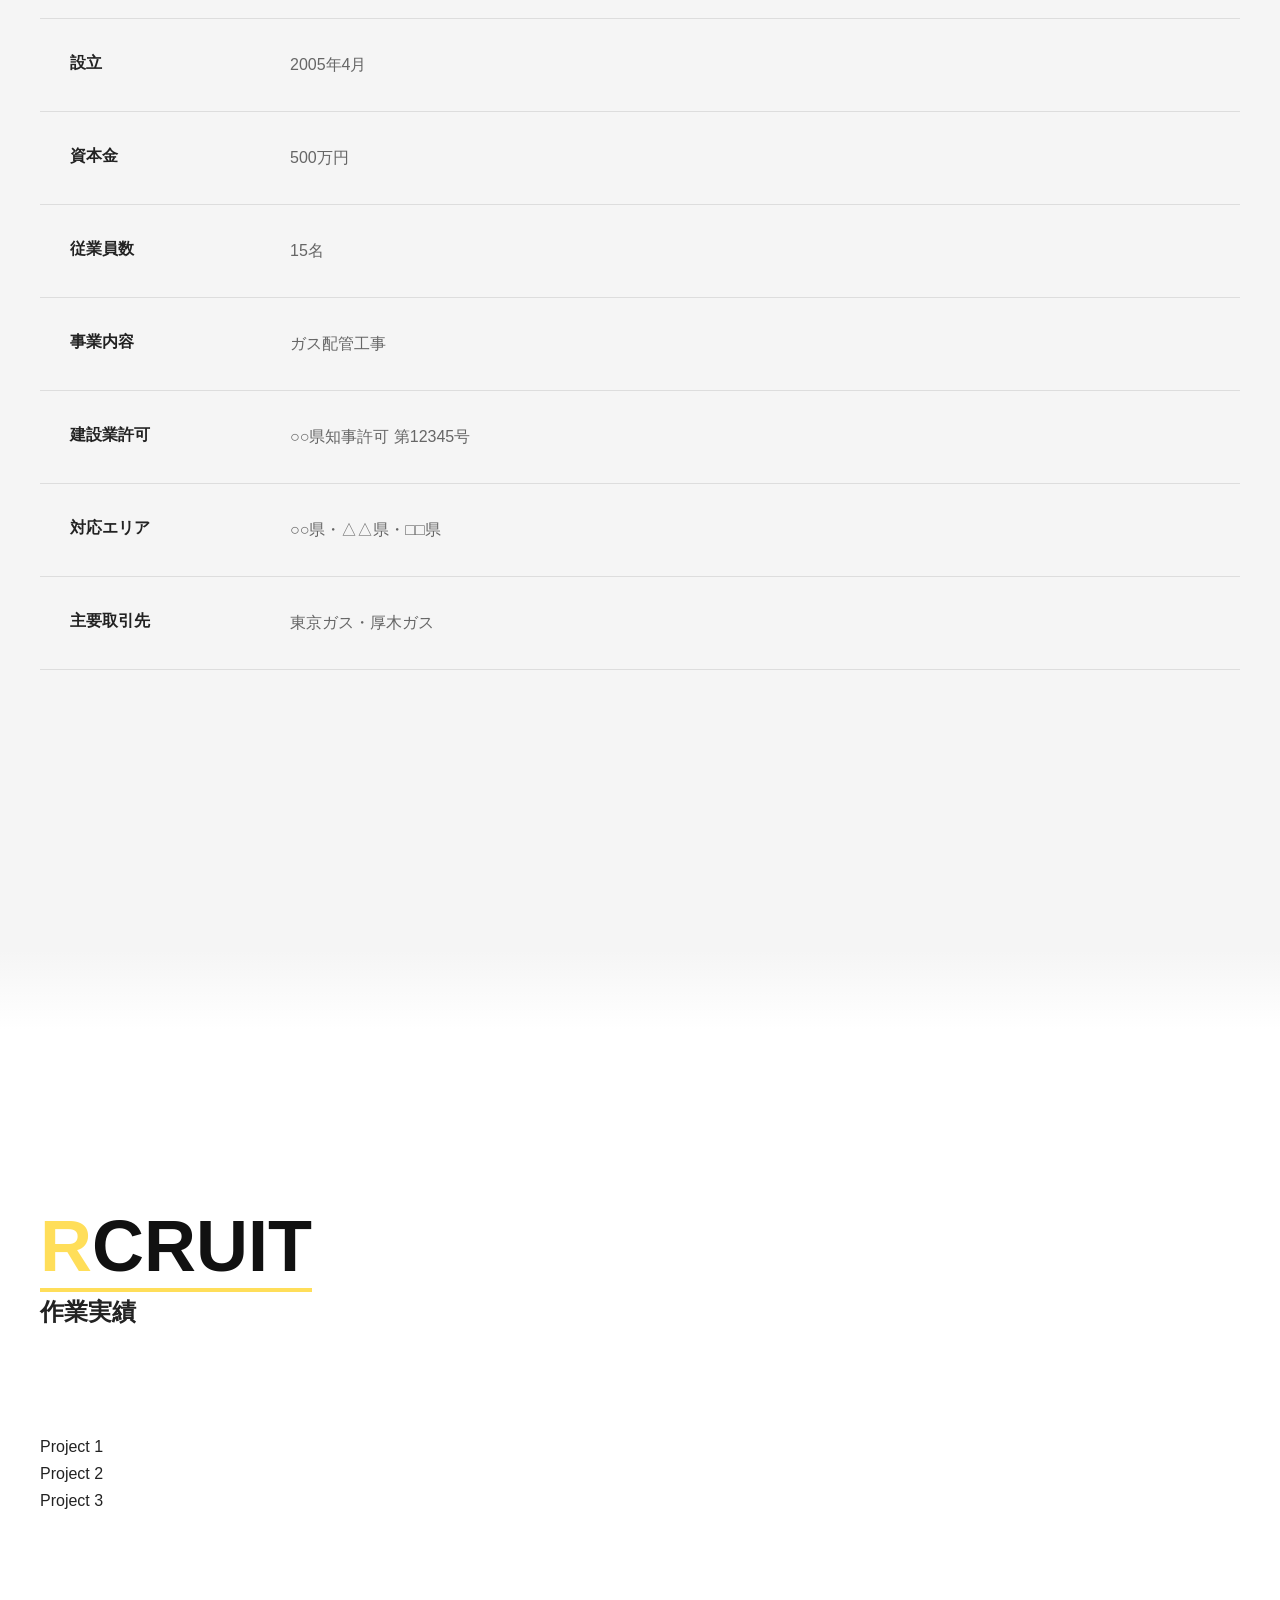
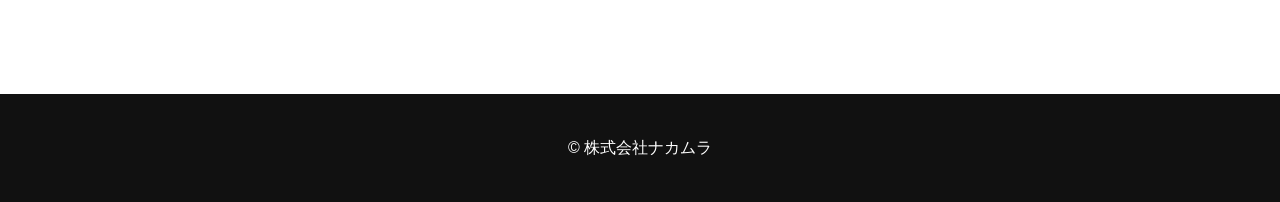
==== commit fb89592b: "commit" ====
--- a/index.html
+++ b/index.html
@@ -160,8 +160,6 @@
             </article>
         </div>
     </section> -->
-
-
     </section>
     <section id="recruit">
         <div class="container">
@@ -185,8 +183,8 @@
         <h2 style="font-family: 'Bebas Neue', serif;">Alfabet（Bebas Neue）</h2>
         <h2 style="font-family: 'Montserrat', serif;">Alfabet（Montserrat）</h2>
         <h2 style="font-family: 'Anton', serif;">Alfabet（Anton）</h2>
-    </section>
-    </div> -->
+    </section> -->
+    <!-- </div> -->
 
     <footer>© 株式会社ナカムラ</footer>
     <script src="js/script.js"></script>
--- a/css/style.css
+++ b/css/style.css
@@ -152,6 +152,42 @@
 
 section {
   padding: 180px 0;
+    position: relative;
+
+}
+
+section:nth-of-type(even) {
+    background: #f5f5f5;
+}
+
+/* 上側のぼかし */
+section:nth-of-type(even)::before {
+    content: "";
+    position: absolute;
+    top: 0;
+    left: 0;
+    width: 100%;
+    height: 80px;
+    background: linear-gradient(
+        to bottom,
+        #ffffff,
+        #f5f5f5
+    );
+}
+
+/* 下側のぼかし */
+section:nth-of-type(even)::after {
+    content: "";
+    position: absolute;
+    bottom: 0;
+    left: 0;
+    width: 100%;
+    height: 80px;
+    background: linear-gradient(
+        to bottom,
+        #f5f5f5,
+        #ffffff
+    );
 }
 
 .container {
@@ -232,7 +268,7 @@
   position: relative;
   z-index: 20;
   margin-bottom: -170px;
-  
+
 }
 
 .project-visual {
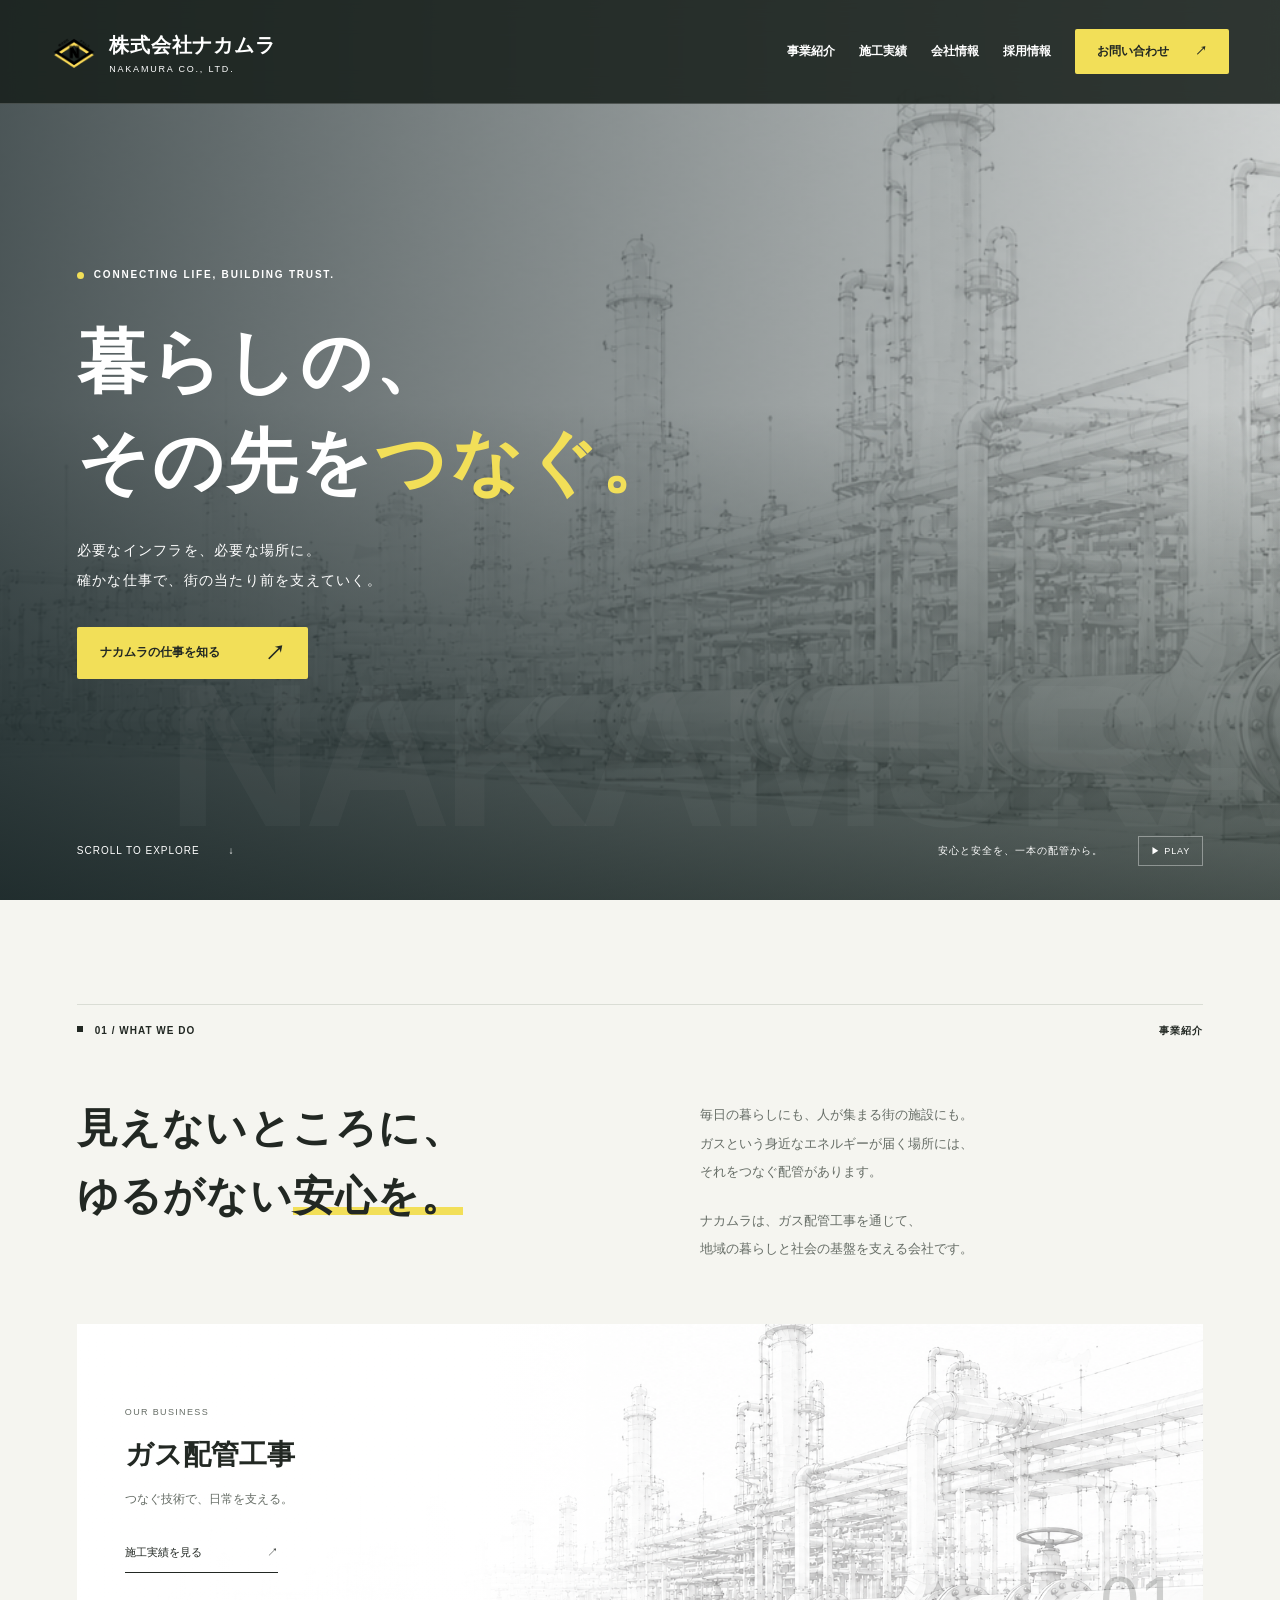
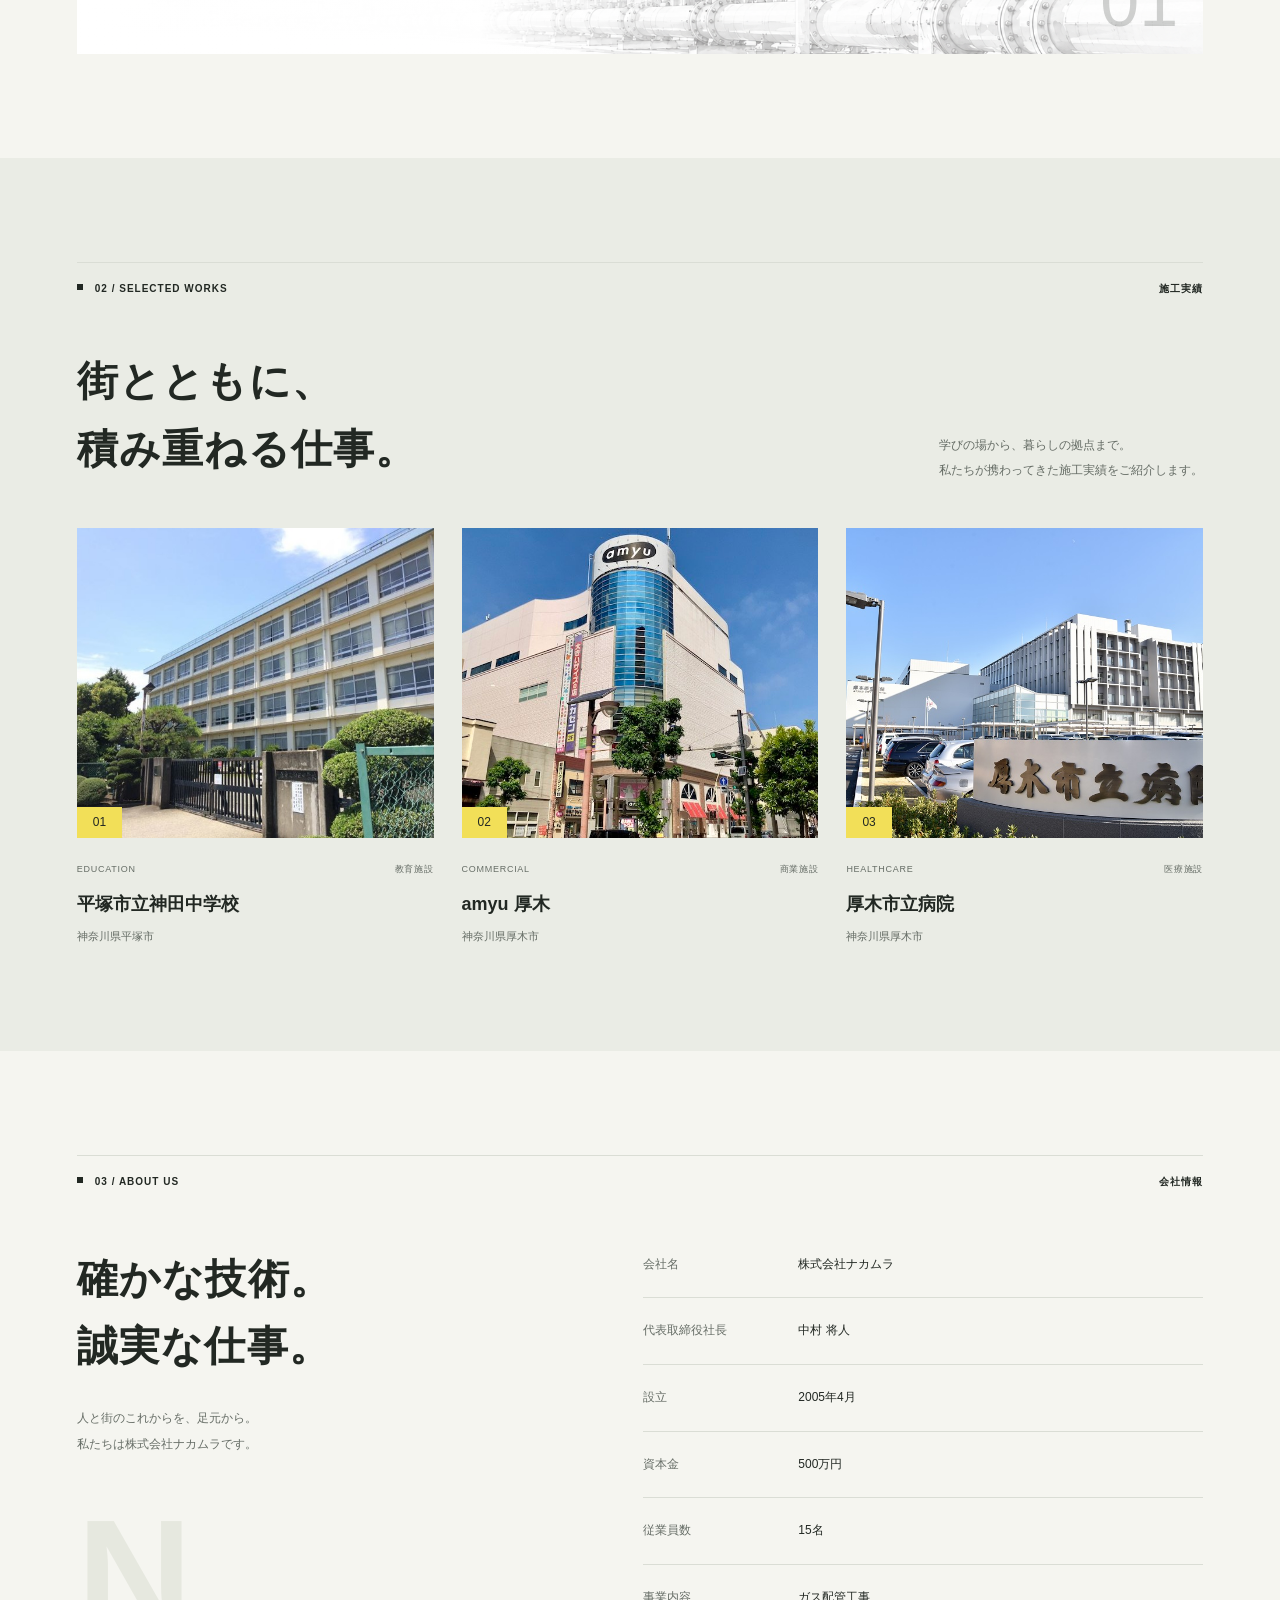
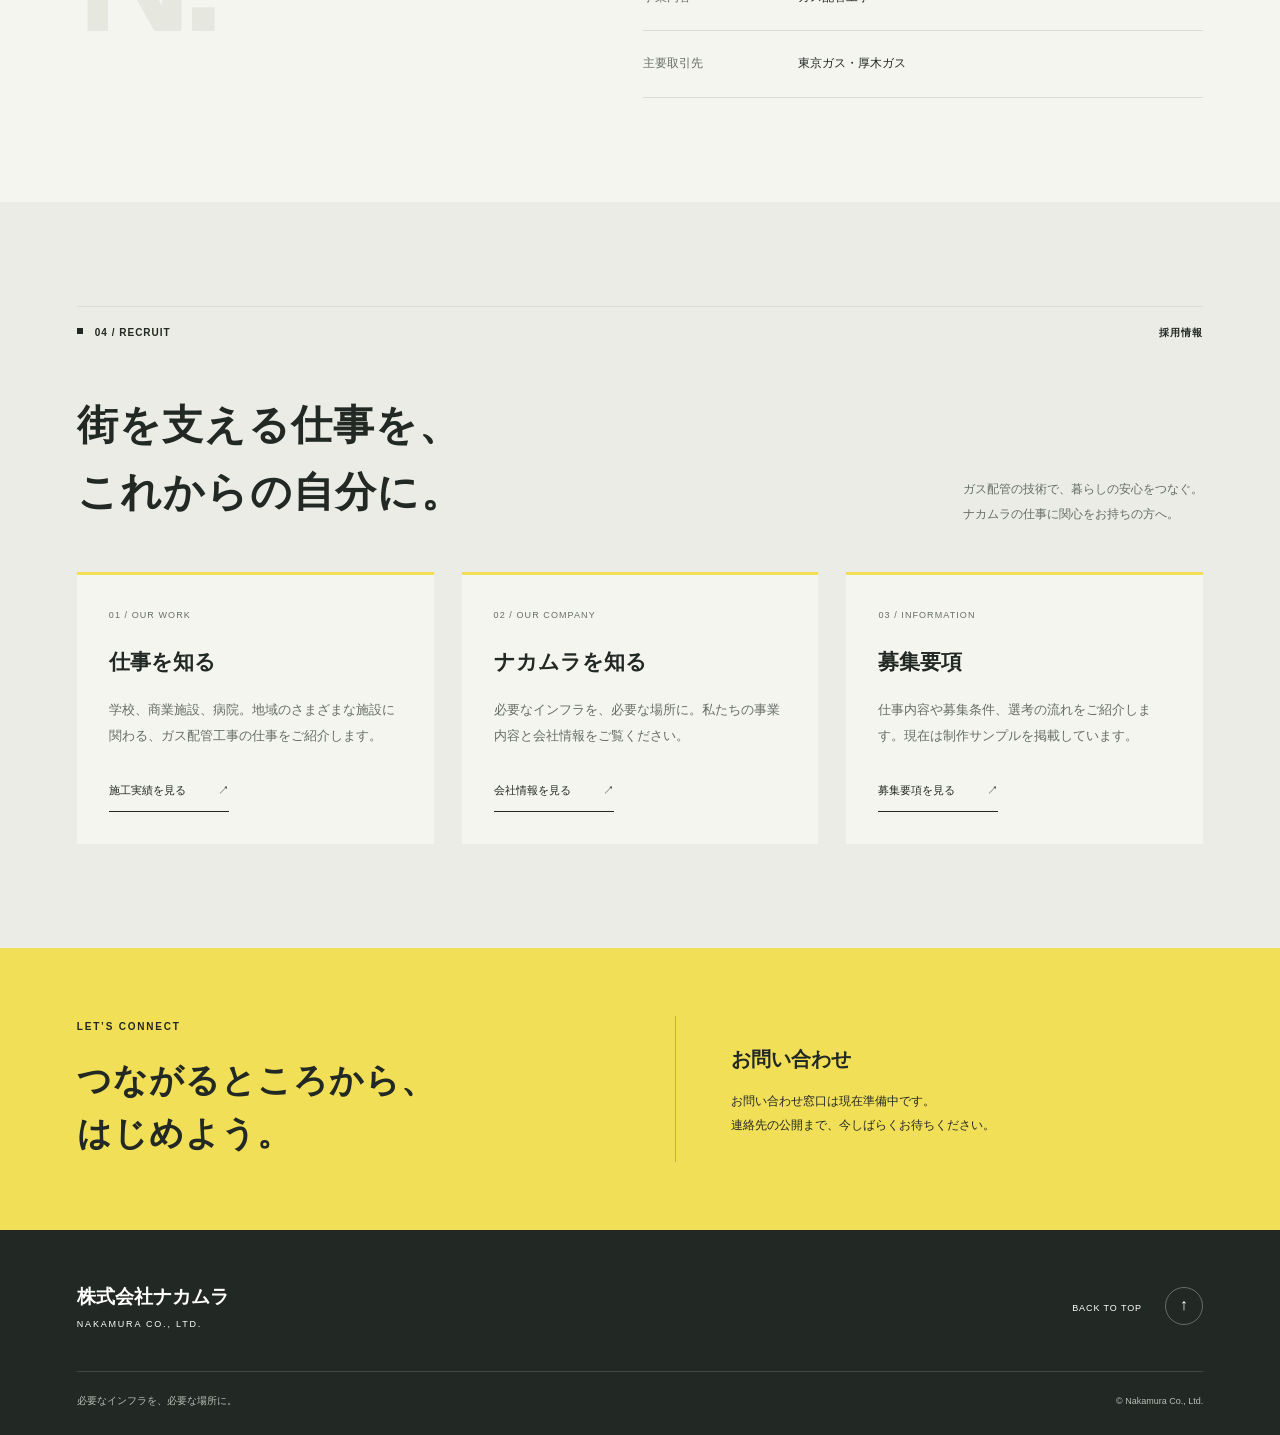
==== commit 3bf24bf0: "Refactor application implementation" ====
--- a/index.html
+++ b/index.html
@@ -1,193 +1,67 @@
 <!DOCTYPE html>
 <html lang="ja">
-
 <head>
-    <meta charset="UTF-8">
-    <meta name="viewport" content="width=device-width,initial-scale=1">
-    <title>株式会社ナカムラ</title>
-    <meta name="description" content="Sample corporate site">
-    <link rel="stylesheet" href="css/style.css">
-    <link rel="icon" type="image/svg+xml" href="./assets/images/favicon.svg">
+<meta charset="UTF-8"><meta name="viewport" content="width=device-width,initial-scale=1">
+<meta name="description" content="必要なインフラを、必要な場所に。株式会社ナカムラのガス配管工事、施工実績、会社概要をご紹介します。">
+<meta name="theme-color" content="#222823"><title>株式会社ナカムラ｜暮らしの、その先をつなぐ。</title>
+<link rel="stylesheet" href="css/style.css"><link rel="icon" type="image/svg+xml" href="assets/images/favicon.svg"><script src="js/script.js" defer></script>
 </head>
-
 <body>
-    <header class="header">
-        <div class="logo">
-            <img src="assets/images/logo.png" alt="中村工業株式会社 ロゴ">
-            <h1 class="logo-text">株式会社ナカムラ</h1>
-            <p>Nakamura Co., Ltd.</p>
-        </div>
-        <button class="hamburger">☰</button>
-        <nav>
-            <a href="#project">PROJECT</a>
-            <a href="#about">ABOUT US</a>
-            <a href="#recruit">RECRUIT</a>
-            <a href="#contact">CONTACT</a>
-        </nav>
-    </header>
-    <section class="hero">
-        <video class="hero-video" autoplay muted loop playsinline>
-            <source src="assets/movies/hero.mp4" type="video/mp4">
-        </video>
-        <div class="hero-overlay"></div>
-        <div class="hero__content">
-            <h1>必要なインフラを必要な場所に</h1>
-            <p>安心 × 安全</p>
-        </div>
-    </section>
-    <section id="project">
-        <!-- タイトル -->
-        <div class="project-header">
-            <div class="container">
-                <div class="section-title">
-                    <span class="first">P</span><span class="rest">ROJECT</span>
-                </div>
-                <p class="section-translate">会社紹介</p>
-            </div>
-        </div>
-        <!-- 横いっぱいの画像 -->
-        <div class="project-visual">
-            <img src="assets/images/divider.png" alt="">
-        </div>
-        <!-- 本文 -->
-        <div class="project-content">
-            <div class="container">
-                <p class="section-translate">作業実績</p>
-                <div class="works-grid">
-                    <a href="#" class="work large">
-                        <img src="assets/images/kanchu.jpg" alt="工場配管工事">
-                        <div class="overlay">
-                            <span>School</span>
-                            <h3>神奈川県平塚市立神田中学校</h3>
-                        </div>
-                    </a>
-                    <a href="#" class="work">
-                        <img src="assets/images/amyu.jpeg" alt="都市ガス工事">
-                        <div class="overlay">
-                            <span>Commercial Facility</span>
-                            <h3>amyu 厚木</h3>
-                        </div>
-                    </a>
-                    <a href="#" class="work">
-                        <img src="assets/images/hospital.jpg" alt="病院設備工事">
-                        <div class="overlay">
-                            <span>Hospital</span>
-                            <h3>神奈川県厚木市立病院</h3>
-                        </div>
-                    </a>
-                </div>
-            </div>
-        </div>
-        <section id="about" class="about">
-            <div class="container">
-                <div class="section-title">
-                    <span class="first">A</span><span class="rest">BOUT US</span>
-                </div>
-                <p class="section-translate section-translate-second">会社概要</p>
-                <!-- <h2 class="section-subtitle">会社概要</h2> -->
-                <div class="company-box">
-                    <table>
-                        <tr>
-                            <th>会社名</th>
-                            <td>株式会社ナカムラ</td>
-                        </tr>
-                        <tr>
-                            <th>代表取締役社長</th>
-                            <td>中村 将人</td>
-                        </tr>
-                        <tr>
-                            <th>所在地</th>
-                            <td>
-                                〒000-0000<br>
-                                ○○県○○市○○1-2-3
-                            </td>
-                        </tr>
-                        <tr>
-                            <th>TEL</th>
-                            <td>000-000-0000</td>
-                        </tr>
-                        <tr>
-                            <th>FAX</th>
-                            <td>000-000-0000</td>
-                        </tr>
-                        <tr>
-                            <th>設立</th>
-                            <td>2005年4月</td>
-                        </tr>
-                        <tr>
-                            <th>資本金</th>
-                            <td>500万円</td>
-                        </tr>
-                        <tr>
-                            <th>従業員数</th>
-                            <td>15名</td>
-                        </tr>
-                        <tr>
-                            <th>事業内容</th>
-                            <td>
-                                ガス配管工事<br>
-                            </td>
-                        </tr>
-                        <tr>
-                            <th>建設業許可</th>
-                            <td>○○県知事許可 第12345号</td>
-                        </tr>
-                        <tr>
-                            <th>対応エリア</th>
-                            <td>○○県・△△県・□□県</td>
-                        </tr>
-                        <tr>
-                            <th>主要取引先</th>
-                            <td>東京ガス・厚木ガス</td>
-                        </tr>
-                    </table>
-                </div>
-            </div>
-            </div>
-        </section>
-        <!-- <section id="service">
-        <h2 class="section_title">SERVICE</h2>
-        <p class="section-translate">会社紹介</p>
-        <div class="cards">
-            <article>
-                <h3>Tile</h3>
-            </article>
-            <article>
-                <h3>Stone</h3>
-            </article>
-            <article>
-                <h3>Exterior</h3>
-            </article>
-        </div>
-    </section> -->
-    </section>
-    <section id="recruit">
-        <div class="container">
-            <div class="section-title">
-                <span class="first">R</span><span class="rest">CRUIT</span>
-            </div>
-            <p class="section-translate section-translate-second">作業実績</p>
-            <div class="gallery">
-                <div class="item">Project 1</div>
-                <div class="item">Project 2</div>
-                <div class="item">Project 3</div>
-            </div>
-        </div>
-    </section>
-
-
-    <!-- <section id="te">
-        <h2 style="font-family: 'Noto Sans JP', serif;">日本語（Noto Sans JP）</h2>
-        <h2 style="font-family: 'Zen Kaku Gothic New', serif;">日本語（Zen Kaku Gothic New）</h2>
-        <h2 style="font-family: 'BIZ UDPGothic', serif;">日本語（BIZ UDPGothic）</h2>
-        <h2 style="font-family: 'Bebas Neue', serif;">Alfabet（Bebas Neue）</h2>
-        <h2 style="font-family: 'Montserrat', serif;">Alfabet（Montserrat）</h2>
-        <h2 style="font-family: 'Anton', serif;">Alfabet（Anton）</h2>
-    </section> -->
-    <!-- </div> -->
-
-    <footer>© 株式会社ナカムラ</footer>
-    <script src="js/script.js"></script>
-</body>
-
-</html>+<a class="skip-link" href="#main">本文へ移動</a>
+<header class="header">
+<a class="logo" href="#top" aria-label="株式会社ナカムラ トップ"><img src="assets/images/logo.png" alt="" width="46" height="46"><span class="logo-text">株式会社ナカムラ<small>NAKAMURA CO., LTD.</small></span></a>
+<button class="hamburger" aria-label="メニューを開く" aria-expanded="false" aria-controls="navigation"><span></span><span></span></button>
+<nav id="navigation" aria-label="メインナビゲーション"><a href="#service">事業紹介</a><a href="#works">施工実績</a><a href="#about">会社情報</a><a href="#recruit">採用情報</a><a class="nav-contact" href="#contact">お問い合わせ <span aria-hidden="true">↗</span></a></nav>
+</header>
+<main id="main">
+<section class="hero" id="top" aria-labelledby="hero-title">
+<video class="hero-video" autoplay muted loop playsinline poster="assets/images/divider.png" aria-hidden="true"><source src="assets/movies/hero.mp4" type="video/mp4"></video><div class="hero-overlay"></div>
+<div class="hero-content container"><p class="eyebrow"><span class="dot"></span> CONNECTING LIFE, BUILDING TRUST.</p><h1 id="hero-title">暮らしの、<br>その先を<span class="accent">つなぐ。</span></h1><p class="hero-description">必要なインフラを、必要な場所に。<br>確かな仕事で、街の当たり前を支えていく。</p><a class="pill" href="#service">ナカムラの仕事を知る <span aria-hidden="true">↗</span></a></div>
+<div class="hero-bottom container"><a href="#service">SCROLL TO EXPLORE <span aria-hidden="true">↓</span></a><span>安心と安全を、一本の配管から。</span><button class="video-toggle" type="button" aria-label="背景動画を一時停止">Ⅱ PAUSE</button></div><span class="hero-word" aria-hidden="true">NAKAMURA</span>
+</section>
+<section class="service section" id="service" aria-labelledby="service-title"><div class="container">
+<div class="section-label"><span>01 / WHAT WE DO</span><span>事業紹介</span></div>
+<div class="service-intro"><h2 id="service-title">見えないところに、<br>ゆるがない<span class="underlined">安心を。</span></h2><div class="intro-copy"><p>毎日の暮らしにも、人が集まる街の施設にも。<br>ガスという身近なエネルギーが届く場所には、<br>それをつなぐ配管があります。</p><p>ナカムラは、ガス配管工事を通じて、<br>地域の暮らしと社会の基盤を支える会社です。</p></div></div>
+<div class="service-visual"><img src="assets/images/divider.png" alt="幾重にもつながるインフラ設備の配管" loading="lazy"><div class="service-caption"><span>OUR BUSINESS</span><h3>ガス配管工事</h3><p>つなぐ技術で、日常を支える。</p><a class="text-link" href="#works">施工実績を見る <span aria-hidden="true">↗</span></a></div><span class="visual-number" aria-hidden="true">01</span></div>
+</div></section>
+<section class="works section" id="works" aria-labelledby="works-title"><div class="container">
+<div class="section-label"><span>02 / SELECTED WORKS</span><span>施工実績</span></div><div class="section-heading"><h2 id="works-title">街とともに、<br>積み重ねる仕事。</h2><p>学びの場から、暮らしの拠点まで。<br>私たちが携わってきた施工実績をご紹介します。</p></div>
+<div class="works-grid">
+<article class="work"><div class="work-image"><img src="assets/images/kanchu.jpg" alt="平塚市立神田中学校の校舎" loading="lazy"><span>01</span></div><div class="work-meta"><span>EDUCATION</span><span>教育施設</span></div><h3>平塚市立神田中学校</h3><p>神奈川県平塚市</p></article>
+<article class="work"><div class="work-image"><img src="assets/images/amyu.jpeg" alt="amyu 厚木の建物" loading="lazy"><span>02</span></div><div class="work-meta"><span>COMMERCIAL</span><span>商業施設</span></div><h3>amyu 厚木</h3><p>神奈川県厚木市</p></article>
+<article class="work"><div class="work-image"><img src="assets/images/hospital.jpg" alt="厚木市立病院の建物" loading="lazy"><span>03</span></div><div class="work-meta"><span>HEALTHCARE</span><span>医療施設</span></div><h3>厚木市立病院</h3><p>神奈川県厚木市</p></article>
+</div></div></section>
+<section class="about section" id="about" aria-labelledby="about-title"><div class="container"><div class="section-label"><span>03 / ABOUT US</span><span>会社情報</span></div><div class="about-grid"><div><h2 id="about-title">確かな技術。<br>誠実な仕事。</h2><p class="about-copy">人と街のこれからを、足元から。<br>私たちは株式会社ナカムラです。</p><span class="about-mark" aria-hidden="true">N.</span></div><dl class="company-list"><div><dt>会社名</dt><dd>株式会社ナカムラ</dd></div><div><dt>代表取締役社長</dt><dd>中村 将人</dd></div><div><dt>設立</dt><dd>2005年4月</dd></div><div><dt>資本金</dt><dd>500万円</dd></div><div><dt>従業員数</dt><dd>15名</dd></div><div><dt>事業内容</dt><dd>ガス配管工事</dd></div><div><dt>主要取引先</dt><dd>東京ガス・厚木ガス</dd></div></dl></div></div></section>
+<section class="recruit section" id="recruit" aria-labelledby="recruit-title">
+  <div class="container">
+    <div class="section-label"><span>04 / RECRUIT</span><span>採用情報</span></div>
+    <div class="section-heading">
+      <h2 id="recruit-title">街を支える仕事を、<br>これからの自分に。</h2>
+      <p>ガス配管の技術で、暮らしの安心をつなぐ。<br>ナカムラの仕事に関心をお持ちの方へ。</p>
+    </div>
+    <div class="recruit-grid">
+      <article class="recruit-card">
+        <span class="recruit-number">01 / OUR WORK</span>
+        <h3>仕事を知る</h3>
+        <p>学校、商業施設、病院。地域のさまざまな施設に関わる、ガス配管工事の仕事をご紹介します。</p>
+        <a class="text-link" href="#works">施工実績を見る <span aria-hidden="true">↗</span></a>
+      </article>
+      <article class="recruit-card">
+        <span class="recruit-number">02 / OUR COMPANY</span>
+        <h3>ナカムラを知る</h3>
+        <p>必要なインフラを、必要な場所に。私たちの事業内容と会社情報をご覧ください。</p>
+        <a class="text-link" href="#about">会社情報を見る <span aria-hidden="true">↗</span></a>
+      </article>
+      <article class="recruit-card">
+        <span class="recruit-number">03 / INFORMATION</span>
+        <h3>募集要項</h3>
+        <p>仕事内容や募集条件、選考の流れをご紹介します。現在は制作サンプルを掲載しています。</p>
+        <a class="text-link" href="recruit.html">募集要項を見る <span aria-hidden="true">↗</span></a>
+      </article>
+    </div>
+  </div>
+</section>
+<section class="contact" id="contact" aria-labelledby="contact-title"><div class="container contact-inner"><div><p class="eyebrow">LET’S CONNECT</p><h2 id="contact-title">つながるところから、<br>はじめよう。</h2></div><div class="contact-info"><h3>お問い合わせ</h3><p>お問い合わせ窓口は現在準備中です。<br>連絡先の公開まで、今しばらくお待ちください。</p></div></div></section>
+</main>
+<footer><div class="container footer-top"><a class="footer-brand" href="#top">株式会社ナカムラ<small>NAKAMURA CO., LTD.</small></a><a class="back-top" href="#top">BACK TO TOP <span aria-hidden="true">↑</span></a></div><div class="container footer-bottom"><span>必要なインフラを、必要な場所に。</span><small>© Nakamura Co., Ltd.</small></div></footer>
+</body></html>
--- a/css/style.css
+++ b/css/style.css
@@ -1,668 +1,907 @@
+@charset "UTF-8";
+:root {
+  --ink:#222823;
+  --muted:#666d66;
+  --paper:#f5f5f0;
+  --yellow:#f2df58;
+  --line:#daddd5;
+}
+
 * {
-  margin: 0;
-  padding: 0;
-  box-sizing: border-box;
+  box-sizing:border-box;
+  margin:0;
+  padding:0;
+}
+
+html {
+  scroll-behavior:smooth;
+  scroll-padding-top:124px;
 }
 
 body {
-  font-family: "Noto Sans JP", sans-serif;
-  color: #222;
-  line-height: 1.7;
-}
-
-#contents {
-  background-color: #f7f9fc;
+  font-family:"Helvetica Neue",Arial,"Hiragino Kaku Gothic ProN","Yu Gothic",Meiryo,sans-serif;
+  color:var(--ink);
+  background:var(--paper);
+  line-height:1.8;
+  -webkit-font-smoothing:antialiased;
 }
 
 a {
-  text-decoration: none;
-  color: inherit;
+  color:inherit;
+  text-decoration:none;
+}
+
+button {
+  font:inherit;
+  cursor:pointer;
+}
+
+img {
+  display:block;
+  max-width:100%;
+}
+
+a,button {
+  -webkit-tap-highlight-color:transparent;
+}
+
+a:focus-visible,button:focus-visible {
+  outline:3px solid #ad8800;
+  outline-offset:6px;
+}
+
+.container {
+  width:min(1280px,88%);
+  margin-inline:auto;
+}
+
+.skip-link {
+  position:fixed;
+  top:-100px;
+  left:20px;
+  background:var(--yellow);
+  padding:12px;
+  z-index:100;
+}
+
+.skip-link:focus {
+  top:10px;
 }
 
 .header {
-  position: fixed;
-  top: 0;
-  left: 0;
-  width: 100%;
-  display: flex;
-  justify-content: space-between;
-  align-items: center;
-  padding: 24px 8%;
-  background: rgba(10, 10, 10, 0.35);
-  backdrop-filter: blur(15px);
-  -webkit-backdrop-filter: blur(15px);
-  border-bottom: 1px solid rgba(255, 255, 255, 0.08);
-  transition: all 0.4s ease;
-  z-index: 1000;
-}
-
-.header.on-hero {
-  background: rgba(0, 0, 0, 0.25);
-
-  backdrop-filter: blur(10px);
-}
-
-.header.on-hero .logo-text,
-.header.on-hero p,
-.header.on-hero nav a,
-.header.on-hero .hamburger {
-  color: #fff;
-}
-
-/* Heroを抜けた後 */
-
-.header.scrolled {
-  background: rgba(255, 255, 255, 0.95);
-  backdrop-filter: blur(15px);
-  box-shadow: 0 10px 30px rgba(0, 0, 0, 0.08);
-}
-
-.header.scrolled .logo-text,
-.header.scrolled p,
-.header.scrolled nav a,
-.header.scrolled .hamburger {
-  color: #111;
-}
-nav {
-  display: flex;
-  gap: 32px;
+  position:fixed;
+  top:0;
+  left:0;
+  z-index:20;
+  display:flex;
+  align-items:center;
+  justify-content:space-between;
+  width:100%;
+  height:104px;
+  padding:0 4%;
+  color:white;
+  background:rgba(25,32,28,.88);
+  backdrop-filter:blur(15px);
+  -webkit-backdrop-filter:blur(15px);
+  border-bottom:1px solid #ffffff30;
 }
 
 .logo {
-  display: flex;
-  align-items: center;
-  gap: 16px;
+  display:flex;
+  gap:12px;
+  align-items:center;
 }
 
 .logo img {
-  width: 52px;
-  height: 52px;
-  object-fit: contain;
-  background: transparent;
-}
-
-.logo-text h1 {
-  margin: 0;
-  font-size: 1.4rem;
-  color: #fff;
-  font-weight: 700;
-}
-
-.logo-text p {
-  margin: 4px 0 0;
-  font-size: 0.75rem;
-  letter-spacing: 0.25em;
-  color: rgba(255, 255, 255, 0.75);
-  text-transform: uppercase;
+  object-fit:contain;
+}
+
+.logo-text {
+  font-size:20px;
+  font-weight:700;
+  letter-spacing:.04em;
+}
+
+.logo-text small,.footer-brand small {
+  display:block;
+  font-size:9px;
+  font-weight:500;
+  letter-spacing:.2em;
+  line-height:1.5;
+}
+
+.header nav {
+  display:flex;
+  align-items:center;
+  gap:24px;
+  font-size:12px;
+  font-weight:700;
+}
+
+.header nav>a {
+  transition:color .2s;
+}
+
+.header nav>a:hover {
+  color:var(--yellow);
+}
+
+.header nav .nav-contact {
+  padding:12px 22px;
+  background:var(--yellow);
+  border-radius:2px;
+  color:var(--ink);
+}
+
+.nav-contact span {
+  margin-left:22px;
 }
 
 .hamburger {
-  display: none;
-  background: none;
-  border: none;
-  color: #fff;
-  font-size: 28px;
+  display:none;
 }
 
 .hero {
-  position: relative;
-  height: 100vh;
-  overflow: hidden;
-  display: flex;
-  justify-content: center;
-  align-items: center;
-  color: #fff;
-}
-
-.hero-video {
-  position: absolute;
-  top: 0;
-  left: 0;
-  width: 100%;
-  height: 100%;
-  object-fit: cover;
-  z-index: -2;
+  height:100vh;
+  height:100dvh;
+  position:relative;
+  overflow:hidden;
+  background:#343e37;
+  color:#fff;
+  display:flex;
+  align-items:center;
+}
+
+.hero-video,.hero-overlay {
+  position:absolute;
+  inset:0;
+  width:100%;
+  height:100%;
+  object-fit:cover;
 }
 
 .hero-overlay {
-  position: absolute;
-  inset: 0;
-  background: linear-gradient(
-    rgba(0, 0, 0, 0.55),
-    rgba(0, 0, 0, 0.35),
-    rgba(0, 0, 0, 0.55)
-  );
-  z-index: -1;
-}
-
-.hero__content {
-  position: relative;
-  text-align: center;
+  background:linear-gradient(90deg,#101e20bf,#15242135),linear-gradient(0deg,#15211cbc,transparent 55%);
+}
+
+.hero-content {
+  position:relative;
+  z-index:2;
+  padding-top:45px;
+}
+
+.eyebrow {
+  font-size:10px;
+  letter-spacing:.18em;
+  font-weight:600;
+  display:flex;
+  align-items:center;
+  gap:10px;
+}
+
+.dot {
+  width:7px;
+  height:7px;
+  border-radius:50%;
+  background:var(--yellow);
 }
 
 .hero h1 {
-  font-size: clamp(3rem, 7vw, 6rem);
-  font-weight: 700;
-}
-
-.hero p {
-  font-size: 1.3rem;
-  margin-top: 20px;
-}
-
-section {
-  padding: 180px 0;
-    position: relative;
-
-}
-
-section:nth-of-type(even) {
-    background: #f5f5f5;
-}
-
-/* 上側のぼかし */
-section:nth-of-type(even)::before {
-    content: "";
-    position: absolute;
-    top: 0;
-    left: 0;
-    width: 100%;
-    height: 80px;
-    background: linear-gradient(
-        to bottom,
-        #ffffff,
-        #f5f5f5
-    );
-}
-
-/* 下側のぼかし */
-section:nth-of-type(even)::after {
-    content: "";
-    position: absolute;
-    bottom: 0;
-    left: 0;
-    width: 100%;
-    height: 80px;
-    background: linear-gradient(
-        to bottom,
-        #f5f5f5,
-        #ffffff
-    );
-}
-
-.container {
-  width: 100%;
-  max-width: 1280px;
-  margin: 0 auto;
-  padding: 0 40px;
-}
-
-.section-title {
-  position: relative;
-  display: inline-flex;
-  align-items: flex-end;
-  padding-bottom: 10px;
-  font-weight: bold;
-  font-size: 72px;
-  line-height: 1;
-  color: #000;
-}
-
-.section-title .first {
-  color: #ffde59;
-}
-
-.section-title::after {
-  content: "";
-  position: absolute;
-  left: 0;
-  right: 0;
-  bottom: 0;
-  height: 4px;
-  background: #ffde59;
-}
-
-.section-title .rest {
-  color: #111;
-}
-
-.section-translate {
-  font-size: 1.5rem;
-  font-weight: bold;
-}
-
-.section-translate-second {
-  margin-bottom: 100px;
-}
-
-/* .cards {
-    display: grid;
-    grid-template-columns: repeat(3, 1fr);
-    gap: 30px
-}
-
-.cards article {
-    padding: 40px;
-    border: 1px solid #ddd;
-    transition: .3s;
-    background: #fff
-}
-
-.cards article:hover {
-    transform: translateY(-10px);
-    box-shadow: 0 20px 50px rgba(0, 0, 0, .15)
-} */
-
-.company-box {
-  margin-top: 10px;
-  border-top: 2px solid #111;
-}
-
-.project {
-  position: relative;
-  margin-top: -100px;
-  z-index: 10;
-}
-
-.project-header {
-  position: relative;
-  z-index: 20;
-  margin-bottom: -170px;
-
-}
-
-.project-visual {
-  width: 100%;
-}
-
-.project-visual img {
-  display: block;
-  width: 100%;
-  height: 30px;
-  height: auto;
-}
-.project-content {
-  position: relative;
-  z-index: 5;
-  background: #fff;
-  padding-top: 80px;
-}
-
-.about table {
-  width: 100%;
-  border-collapse: collapse;
-}
-
-.about th {
-  width: 220px;
-  text-align: left;
-  font-weight: bold;
-  color: #222;
-  padding: 30px;
-  border-bottom: 1px solid #ddd;
-  vertical-align: top;
-}
-
-.about td {
-  padding: 30px;
-  border-bottom: 1px solid #ddd;
-  color: #666;
-  line-height: 2;
-}
-
-.about tr {
-  transition: 0.3s;
-  padding: 1.5rem 0;
-}
-
-.about tr:hover {
-  background: #fafafa;
+  font-size:clamp(44px,5.5vw,80px);
+  line-height:1.42;
+  letter-spacing:.045em;
+  margin:28px 0 24px;
+  font-weight:700;
+}
+
+.accent {
+  color:var(--yellow);
+}
+
+.hero-description {
+  font-size:14px;
+  line-height:2.1;
+  letter-spacing:.09em;
+}
+
+.pill {
+  display:inline-flex;
+  align-items:center;
+  gap:45px;
+  background:var(--yellow);
+  color:var(--ink);
+  font-size:12px;
+  font-weight:700;
+  padding:15px 23px;
+  margin-top:32px;
+  border-radius:2px;
+  transition:background .2s,transform .2s;
+}
+
+.pill:hover {
+  background:#fff;
+  transform:translateY(-3px);
+}
+
+.pill span {
+  font-size:20px;
+  line-height:1;
+}
+
+.hero-bottom {
+  position:absolute;
+  bottom:34px;
+  left:6%;
+  display:flex;
+  justify-content:space-between;
+  align-items:center;
+  z-index:2;
+  font-size:10px;
+  letter-spacing:.1em;
+}
+
+.hero-bottom a span {
+  display:inline-block;
+  margin-left:25px;
+}
+
+.hero-bottom>span {
+  margin-left:auto;
+  margin-right:35px;
+}
+
+.video-toggle {
+  color:#fff;
+  background:transparent;
+  border:1px solid #ffffff60;
+  padding:6px 12px;
+  font-size:9px;
+  letter-spacing:.1em;
+}
+
+.hero-word {
+  position:absolute;
+  right:-10px;
+  bottom:42px;
+  font-size:clamp(85px,16vw,230px);
+  font-weight:800;
+  letter-spacing:-.05em;
+  line-height:1;
+  color:#ffffff08;
+  pointer-events:none;
+}
+
+.section {
+  padding:104px 0;
+}
+
+.section-label {
+  display:flex;
+  justify-content:space-between;
+  border-top:1px solid var(--line);
+  padding-top:17px;
+  font-size:10px;
+  letter-spacing:.1em;
+  font-weight:600;
+}
+
+.section-label>span:first-child:before {
+  content:"";
+  display:inline-block;
+  width:6px;
+  height:6px;
+  background:var(--ink);
+  margin-right:12px;
+  vertical-align:2px;
+}
+
+h2 {
+  font-size:clamp(29px,3.2vw,46px);
+  line-height:1.65;
+  letter-spacing:.03em;
+}
+
+.service-intro {
+  display:grid;
+  grid-template-columns:1.1fr 1fr;
+  gap:70px;
+  margin:55px 0 60px;
+}
+
+.underlined {
+  background:linear-gradient(transparent 75%,var(--yellow) 75%,var(--yellow) 92%,transparent 92%);
+}
+
+.intro-copy {
+  font-size:13px;
+  line-height:2.2;
+  color:var(--muted);
+  padding-top:6px;
+}
+
+.intro-copy p+p {
+  margin-top:20px;
+}
+
+.service-visual {
+  position:relative;
+  min-height:330px;
+  overflow:hidden;
+  background:#fff;
+}
+
+.service-visual>img {
+  width:100%;
+  height:330px;
+  object-fit:cover;
+  object-position:center;
+}
+
+.service-caption {
+  position:absolute;
+  inset:0 auto 0 0;
+  padding:48px;
+  background:linear-gradient(90deg,#fffffffa 65%,#ffffff00);
+  width:55%;
+  display:flex;
+  flex-direction:column;
+  align-items:flex-start;
+  justify-content:center;
+}
+
+.service-caption>span {
+  font-size:9px;
+  letter-spacing:.15em;
+  color:var(--muted);
+}
+
+.service-caption h3 {
+  font-size:28px;
+  margin:9px 0;
+}
+
+.service-caption p {
+  font-size:12px;
+  color:var(--muted);
+}
+
+.text-link {
+  border-bottom:1px solid var(--ink);
+  padding:10px 0;
+  margin-top:22px;
+  font-size:11px;
+  display:flex;
+  gap:65px;
+}
+
+.visual-number {
+  position:absolute;
+  right:25px;
+  bottom:10px;
+  color:#22282335;
+  font-size:70px;
+  font-weight:300;
+  line-height:1.2;
+}
+
+.works {
+  background:#eaece5;
+}
+
+.section-heading {
+  display:flex;
+  justify-content:space-between;
+  gap:40px;
+  align-items:end;
+  margin:50px 0 45px;
+}
+
+.section-heading>p {
+  font-size:12px;
+  color:var(--muted);
+  line-height:2.1;
 }
 
 .works-grid {
-  display: grid;
-  grid-template-columns: 2fr 1fr;
-  grid-template-rows: 320px 320px;
-  gap: 25px;
-}
-
-.large {
-  grid-row: 1 / 3;
-}
-
-.work {
-  position: relative;
-  overflow: hidden;
-  border-radius: 15px;
-  cursor: pointer;
-}
-
-.work img {
-  width: 100%;
-  height: 100%;
-  object-fit: cover;
-  transition: 0.8s cubic-bezier(0.2, 0.6, 0.2, 1);
-}
-
-.work::after {
-  content: "";
-  position: absolute;
-  inset: 0;
-  background: rgba(0, 0, 0, 0.25);
-  transition: 0.5s;
-}
-
-.overlay {
-  position: absolute;
-  left: 35px;
-  bottom: 25px;
-  z-index: 2;
-  color: #fff;
-  transform: translateY(70px);
-  opacity: 0;
-  transition: 0.5s;
-}
-
-.overlay span {
-  font-size: 0.75rem;
-  letter-spacing: 0.2em;
-  color: #ffde59;
-  text-transform: uppercase;
-}
-
-.overlay h3 {
-  font-size: clamp(1.15rem, 1.8vw, 1.4rem);
-  font-weight: 600;
-  line-height: 1.5;
-  margin-top: 8px;
+  display:grid;
+  grid-template-columns:repeat(3,minmax(0,1fr));
+  gap:28px;
+}
+
+.work-image {
+  position:relative;
+  overflow:hidden;
+  aspect-ratio:1.15;
+}
+
+.work-image img {
+  width:100%;
+  height:100%;
+  object-fit:cover;
+  transition:transform .6s;
 }
 
 .work:hover img {
-  transform: scale(1.1);
-}
-
-.work:hover::after {
-  background: rgba(0, 0, 0, 0.55);
-}
-
-.work:hover .overlay {
-  opacity: 1;
-  transform: translateY(0);
-}
-
-form {
-  max-width: 700px;
-  margin: auto;
-  display: flex;
-  flex-direction: column;
-  gap: 20px;
-}
-
-input,
-textarea {
-  padding: 16px;
-  border: 1px solid #ccc;
-}
-
-textarea {
-  height: 180px;
-}
-
-button {
-  padding: 16px;
-  border: none;
-  background: #005bac;
-  color: #fff;
-  cursor: pointer;
+  transform:scale(1.035);
+}
+
+.work-image>span {
+  position:absolute;
+  left:0;
+  bottom:0;
+  background:var(--yellow);
+  padding:5px 16px;
+  font-size:12px;
+}
+
+.work-meta {
+  display:flex;
+  justify-content:space-between;
+  margin:23px 0 10px;
+  font-size:9px;
+  letter-spacing:.08em;
+  color:var(--muted);
+}
+
+.work h3 {
+  font-size:18px;
+  font-weight:600;
+}
+
+.work>p {
+  margin-top:7px;
+  font-size:11px;
+  color:var(--muted);
+}
+
+.about-grid {
+  display:grid;
+  grid-template-columns:1fr 1.2fr;
+  gap:100px;
+  margin-top:55px;
+}
+
+.about-copy {
+  font-size:12px;
+  color:var(--muted);
+  margin-top:24px;
+  line-height:2.2;
+}
+
+.about-mark {
+  display:block;
+  font-size:160px;
+  color:#e6e8df;
+  line-height:1;
+  font-weight:800;
+  margin-top:38px;
+  letter-spacing:-.07em;
+}
+
+.company-list>div {
+  display:grid;
+  grid-template-columns:140px 1fr;
+  border-bottom:1px solid var(--line);
+  padding:22px 0;
+  font-size:12px;
+  gap:15px;
+}
+
+.company-list>div:first-child {
+  padding-top:8px;
+}
+
+.company-list dt {
+  color:var(--muted);
+}
+
+.company-list dd {
+  font-weight:500;
+}
+
+.recruit {
+  background:#eaece5;
+}
+
+.recruit-grid {
+  display:grid;
+  grid-template-columns:repeat(3,minmax(0,1fr));
+  gap:28px;
+}
+
+.recruit-card {
+  display:flex;
+  flex-direction:column;
+  align-items:flex-start;
+  padding:32px;
+  background:var(--paper);
+  border-top:3px solid var(--yellow);
+}
+
+.recruit-number {
+  font-size:9px;
+  letter-spacing:.12em;
+  color:var(--muted);
+}
+
+.recruit-card h3 {
+  margin:20px 0 16px;
+  font-size:21px;
+}
+
+.recruit-card p {
+  flex:1;
+  font-size:13px;
+  line-height:2;
+  color:var(--muted);
+}
+
+.recruit-card .text-link {
+  gap:32px;
+}
+
+.recruit-status {
+  margin-top:22px;
+  padding:10px 14px;
+  background:#e4e7de;
+  color:var(--muted);
+  font-size:11px;
+}
+
+.contact {
+  background:var(--yellow);
+  padding:68px 0;
+}
+
+.contact-inner {
+  display:grid;
+  grid-template-columns:1fr 1fr;
+  align-items:center;
+  gap:70px;
+}
+
+.contact h2 {
+  font-size:34px;
+  line-height:1.55;
+  margin-top:18px;
+}
+
+.contact-info {
+  border-left:1px solid #22282340;
+  padding:25px 0 25px 55px;
+}
+
+.contact-info h3 {
+  font-size:20px;
+  margin-bottom:12px;
+}
+
+.contact-info p {
+  font-size:12px;
+  line-height:2;
 }
 
 footer {
-  background: #111;
-  color: #fff;
-  text-align: center;
-  padding: 40px;
-}
-
-/* ==========================================
-   Tablet (768px ～ 1199px)
-========================================== */
-@media screen and (min-width: 768px) and (max-width: 1199px) {
-  /* ---------- Container ---------- */
-
+  background:var(--ink);
+  color:#fff;
+  padding:50px 0 25px;
+}
+
+.footer-top,.footer-bottom {
+  display:flex;
+  justify-content:space-between;
+  align-items:center;
+}
+
+.footer-brand {
+  font-size:19px;
+  font-weight:700;
+}
+
+.footer-brand small {
+  margin-top:4px;
+}
+
+.back-top {
+  font-size:9px;
+  letter-spacing:.1em;
+}
+
+.back-top span {
+  display:inline-grid;
+  place-items:center;
+  border:1px solid #ffffff50;
+  border-radius:50%;
+  width:38px;
+  height:38px;
+  margin-left:20px;
+  font-size:16px;
+}
+
+.footer-bottom {
+  margin-top:40px;
+  border-top:1px solid #ffffff25;
+  padding-top:20px;
+  color:#b9bfb8;
+  font-size:10px;
+}
+
+.footer-bottom small {
+  font-size:9px;
+}
+
+@media(min-width:1600px) {
+  .hero-bottom {
+    left:calc((100% - 1280px)/2);
+  }
+}
+
+@media(max-width:900px) {
+  .header {
+    height:88px;
+  }
+  .header nav {
+    gap:12px;
+    font-size:11px;
+  }
+  .header nav .nav-contact {
+    padding:12px;
+  }
+  .nav-contact span {
+    margin-left:8px;
+  }
+  .recruit-grid {
+    gap:18px;
+  }
+  .recruit-card {
+    padding:24px;
+  }
+  .logo-text {
+    font-size:17px;
+  }
+  .logo img {
+    width:38px;
+    height:38px;
+  }
+  .service-intro {
+    gap:35px;
+  }
+  .about-grid {
+    gap:45px;
+  }
+  .work h3 {
+    font-size:15px;
+  }
+  .works-grid {
+    gap:20px;
+  }
+}
+
+@media(max-width:700px) {
+  html {
+    scroll-padding-top:102px;
+  }
+  .recruit-grid {
+    grid-template-columns:1fr;
+    gap:20px;
+  }
   .container {
-    width: 94%;
-    max-width: 1100px;
-    margin: auto;
-  }
-
-  section {
-    padding: 120px 0;
-  }
-
-  /* ---------- Header ---------- */
-
+    width:88%;
+  }
   .header {
-    padding: 20px 32px;
-  }
-
-  .logo img {
-    width: 46px;
-    height: 46px;
-  }
-
+    height:82px;
+    padding:0 6%;
+  }
   .logo-text {
-    font-size: 1.25rem;
-  }
-
-  nav {
-    gap: 22px;
-  }
-
-  nav a {
-    font-size: 0.95rem;
-  }
-
-  /* ---------- Hero ---------- */
-
+    font-size:16px;
+  }
+  .logo-text small {
+    font-size:8px;
+  }
+  .logo {
+    gap:8px;
+  }
+  .hamburger {
+    display:flex;
+    width:42px;
+    height:42px;
+    background:transparent;
+    border:1px solid #ffffff60;
+    flex-direction:column;
+    justify-content:center;
+    align-items:center;
+    gap:6px;
+    color:#fff;
+    z-index:22;
+  }
+  .hamburger span {
+    width:18px;
+    height:1px;
+    background:currentColor;
+    transition:transform .2s;
+  }
+  .hamburger[aria-expanded=true] span:first-child {
+    transform:translateY(3.5px) rotate(45deg);
+  }
+  .hamburger[aria-expanded=true] span:last-child {
+    transform:translateY(-3.5px) rotate(-45deg);
+  }
+  .header nav {
+    display:none;
+    max-height:calc(100dvh - 82px);
+    overflow-y:auto;
+    position:absolute;
+    top:81px;
+    left:0;
+    width:100%;
+    background:var(--ink);
+    padding:25px 6% 30px;
+    flex-direction:column;
+    align-items:stretch;
+    gap:0;
+    box-shadow:0 20px 30px #0003;
+  }
+  .header nav.is-open {
+    display:flex;
+  }
+  .header nav>a {
+    padding:16px 0;
+    border-bottom:1px solid #ffffff20;
+  }
+  .header nav .nav-contact {
+    margin-top:18px;
+    padding:13px 20px;
+    display:flex;
+    justify-content:space-between;
+  }
+  .hero-content {
+    padding-top:12px;
+  }
+  .eyebrow {
+    font-size:8px;
+    letter-spacing:.12em;
+  }
+  .hero h1 {
+    font-size:clamp(34px,8.8vw,61px);
+    margin-top:26px;
+    line-height:1.55;
+    letter-spacing:.02em;
+  }
+  .hero-description {
+    font-size:12px;
+    letter-spacing:.03em;
+  }
+  .hero-bottom {
+    bottom:24px;
+    font-size:8px;
+  }
+  .hero-bottom>span {
+    display:none;
+  }
+  .hero-word {
+    bottom:75px;
+    font-size:21vw;
+  }
+  .pill {
+    font-size:11px;
+    margin-top:27px;
+    padding:14px 19px;
+  }
+  .section {
+    padding:65px 0;
+  }
+  .section-label {
+    font-size:9px;
+  }
+  .service-intro {
+    grid-template-columns:1fr;
+    gap:24px;
+    margin:35px 0;
+  }
+  .intro-copy {
+    font-size:12px;
+  }
+  .service-visual,.service-visual>img {
+    min-height:340px;
+    height:340px;
+  }
+  .service-visual>img {
+    object-position:65% center;
+  }
+  .service-caption {
+    padding:28px;
+    width:85%;
+    background:linear-gradient(90deg,#fffffff5 40%,#ffffff60);
+  }
+  .service-caption h3 {
+    font-size:25px;
+  }
+  .section-heading {
+    display:block;
+    margin:35px 0;
+  }
+  .section-heading>p {
+    margin-top:20px;
+  }
+  .works-grid {
+    grid-template-columns:1fr;
+    gap:36px;
+  }
+  .work-image {
+    aspect-ratio:1.4;
+  }
+  .work-meta {
+    margin-top:17px;
+  }
+  .work h3 {
+    font-size:18px;
+  }
+  .about-grid {
+    grid-template-columns:1fr;
+    gap:35px;
+    margin-top:35px;
+  }
+  .about-mark {
+    display:none;
+  }
+  .company-list>div {
+    grid-template-columns:115px 1fr;
+    padding:18px 0;
+    font-size:11px;
+  }
+  .contact {
+    padding:48px 0;
+  }
+  .contact-inner {
+    grid-template-columns:1fr;
+    gap:28px;
+  }
+  .contact h2 {
+    font-size:29px;
+  }
+  .contact-info {
+    padding:25px 0 0;
+    border-left:0;
+    border-top:1px solid #22282340;
+  }
+  .contact-info h3 {
+    font-size:17px;
+  }
+  .footer-brand {
+    font-size:15px;
+  }
+  .footer-bottom {
+    align-items:flex-start;
+    gap:16px;
+    font-size:9px;
+  }
+  .back-top {
+    font-size:8px;
+  }
+  .back-top span {
+    margin-left:8px;
+    width:30px;
+    height:30px;
+  }
+  footer {
+    padding-top:35px;
+  }
+}
+
+@media(prefers-reduced-motion:reduce) {
+  html {
+    scroll-behavior:auto;
+  }
+  *,*::before,*::after {
+    transition:none!important;
+  }
+  .hero-video {
+    visibility:hidden;
+  }
   .hero {
-    height: 85vh;
-  }
-
-  .hero h1 {
-    font-size: 4rem;
-  }
-
-  .hero p {
-    font-size: 1.15rem;
-  }
-
-  /* ---------- Section Title ---------- */
-
-  .section_title {
-    font-size: 4rem;
-  }
-
-  .section-translate {
-    font-size: 1.2rem;
-  }
-
-  /* ---------- About ---------- */
-
-  .about th {
-    width: 180px;
-
-    padding: 24px;
-  }
-
-  .about td {
-    padding: 24px;
-  }
-
-  /* ---------- Works ---------- */
-
-  .works-grid {
-    grid-template-columns: 1.6fr 1fr;
-    grid-template-rows: 260px 260px;
-    gap: 20px;
-  }
-
-  .overlay {
-    left: 24px;
-    bottom: 24px;
-  }
-
-  .overlay span {
-    font-size: 0.75rem;
-  }
-
-  .overlay h3 {
-    font-size: 1.3rem;
-    line-height: 1.4;
-  }
-
-  /* ---------- Contact ---------- */
-
-  form {
-    max-width: 800px;
-  }
-
-  input,
-  textarea {
-    font-size: 16px;
-  }
-}
-
-/* ==========================================
-   Phone (768px)
-========================================== */
-
-@media (max-width: 768px) {
-  nav {
-    display: none;
-  }
-
-  nav {
-    position: fixed;
-    top: 74px;
-    left: 0;
-    width: 100%;
-    background: #111;
-    flex-direction: column;
-    padding: 30px;
-    display: none;
-  }
-
-  img {
-    max-width: 100%;
-    height: auto;
-  }
-
-  nav a {
-    padding: 18px 0;
-    border-bottom: 1px solid rgba(255, 255, 255, 0.1);
-  }
-
-  .cards,
-  .gallery {
-    grid-template-columns: 1fr;
-  }
-
-  .hero {
-    height: 80vh;
-  }
-
-  .hero h1 {
-    font-size: 2.3rem;
-    line-height: 1.4;
-  }
-
-  .hero p {
-    font-size: 1rem;
-  }
-
-  section {
-    padding: 90px 0;
-  }
-
-  .section_title {
-    font-size: 2.8rem;
-  }
-
-  .section-translate {
-    font-size: 0.9rem;
-  }
-
-  .container {
-    width: 100%;
-    padding: 0 20px;
-  }
-  .header {
-    padding: 16px 20px;
-  }
-
-  .logo img {
-    width: 42px;
-    height: 42px;
-  }
-
-  .logo-text {
-    font-size: 1.1rem;
-  }
-
-  .logo p {
-    display: none;
-  }
-  .about table,
-  .about tbody,
-  .about tr,
-  .about th,
-  .about td {
-    display: block;
-  }
-
-  .about tr {
-    padding: 20px 0;
-  }
-
-  .about th {
-    width: 100%;
-    padding: 10px 0 0;
-    border: none;
-  }
-
-  .about td {
-    padding: 10px 0 25px;
-  }
-
-  .works-grid {
-    grid-template-columns: 1fr;
-    grid-template-rows: auto;
-  }
-
-  .large {
-    grid-row: auto;
-  }
-
-  .work {
-    height: 260px;
-  }
-
-  .overlay {
-    transform: none;
-
-    opacity: 1;
-  }
-
-  form {
-    width: 100%;
-  }
-
-  input,
-  textarea {
-    font-size: 16px;
-  }
-
-  footer {
-    padding: 60px 20px;
-  }
-}
+    background:#343e37 url('../assets/images/divider.png') center/cover;
+  }
+  .hero-overlay {
+    background:#10201cbb;
+  }
+}
